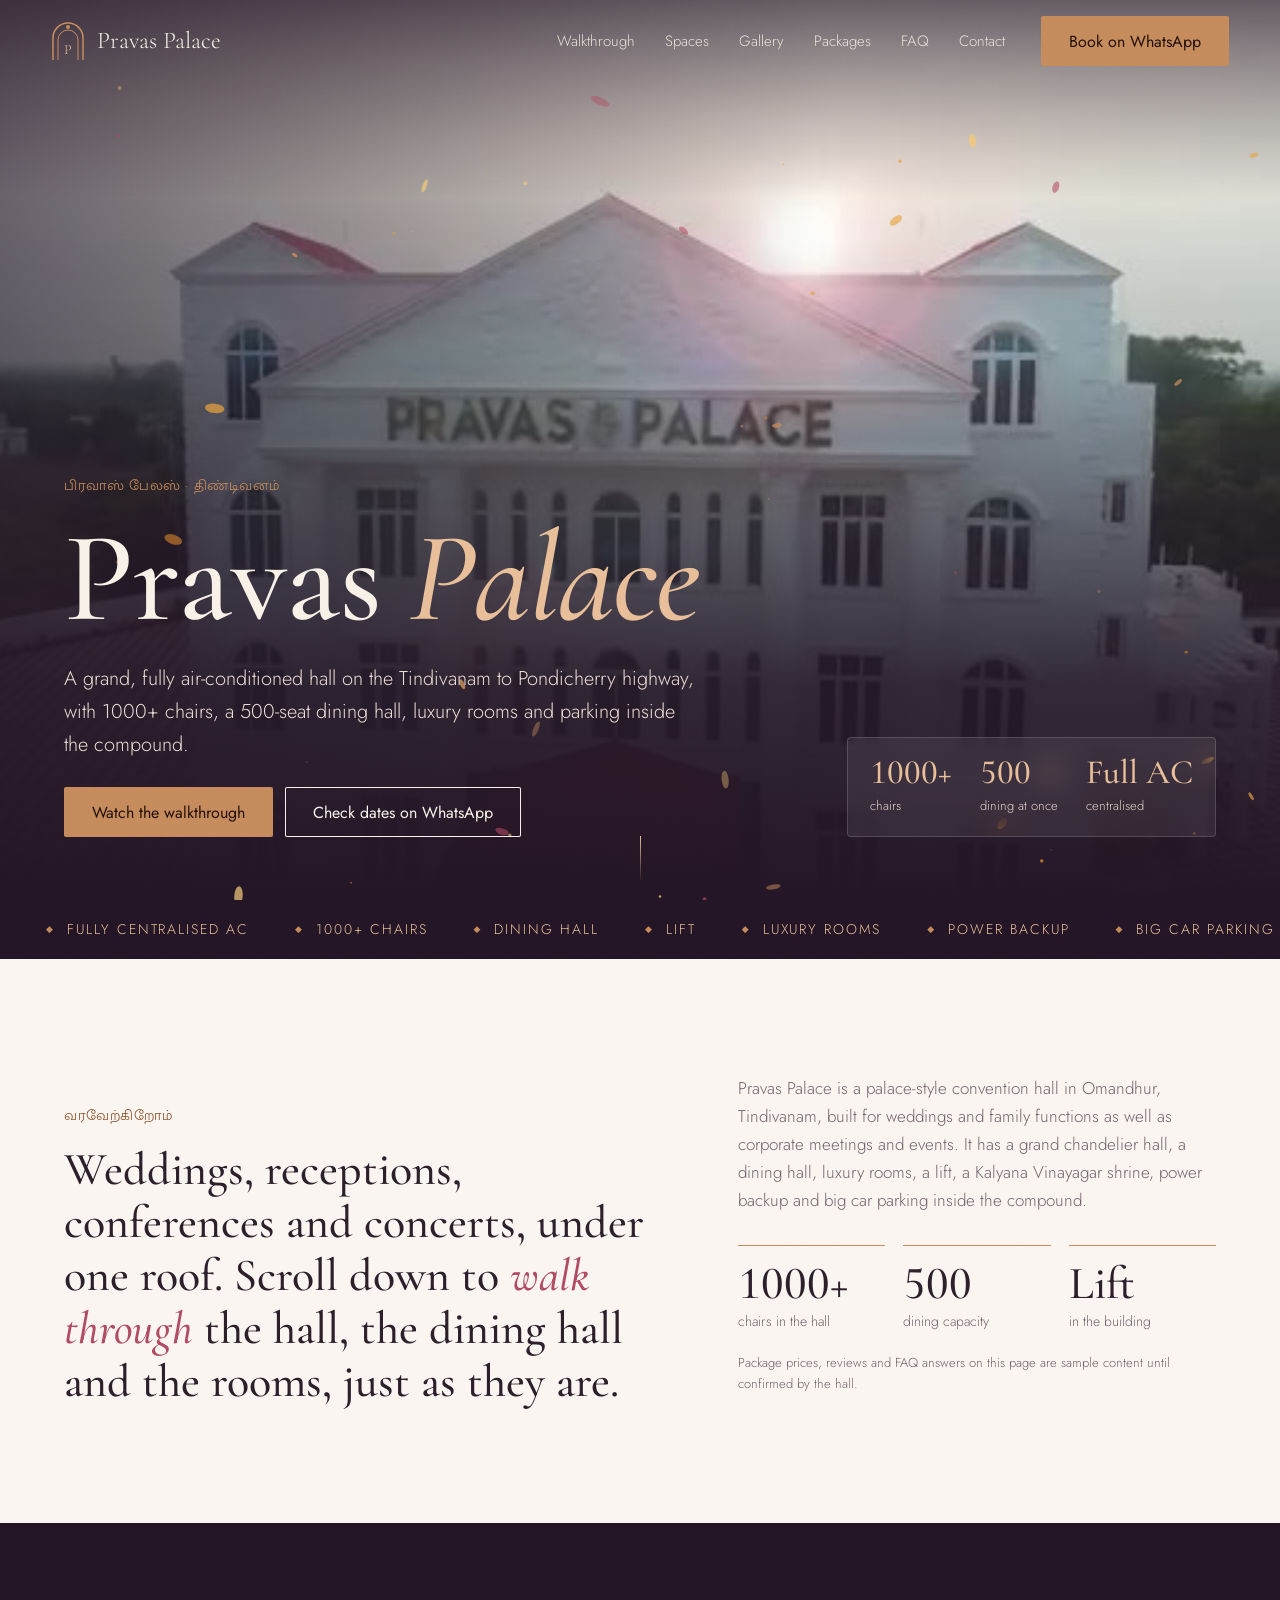
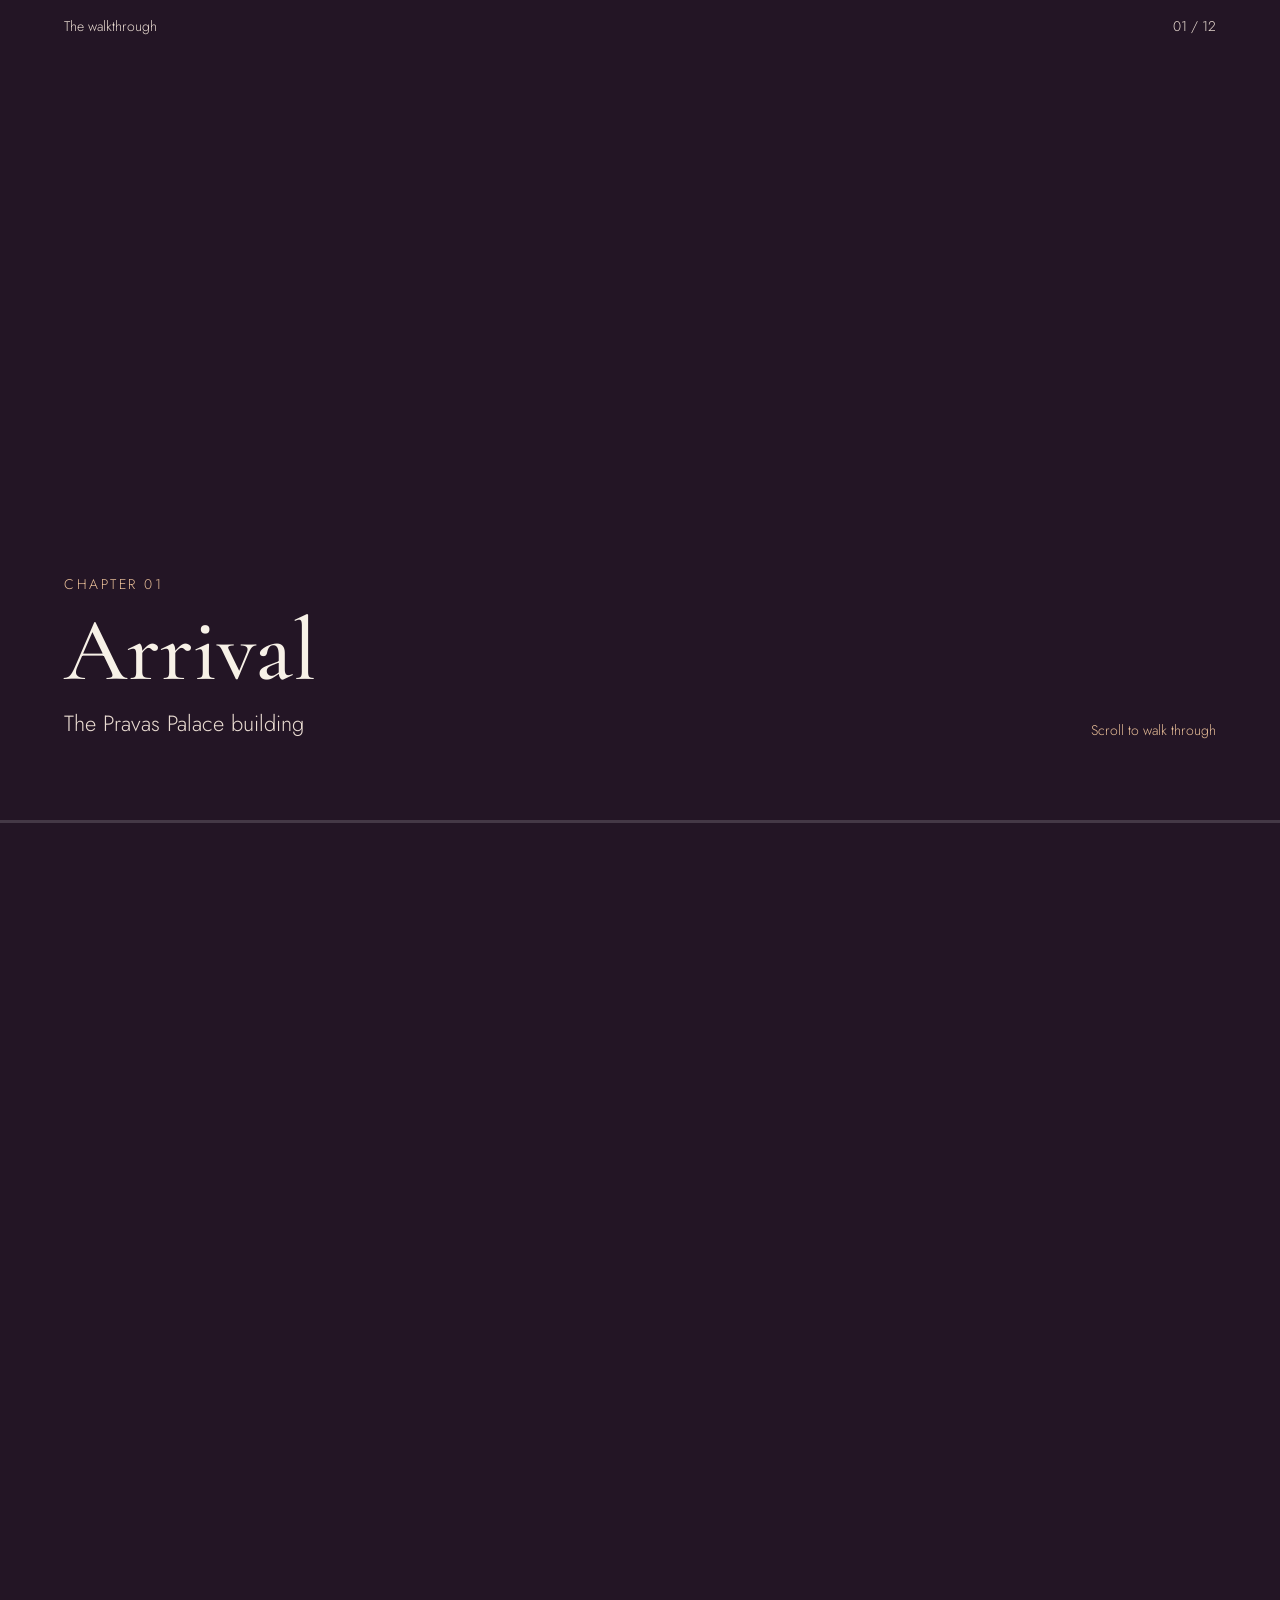
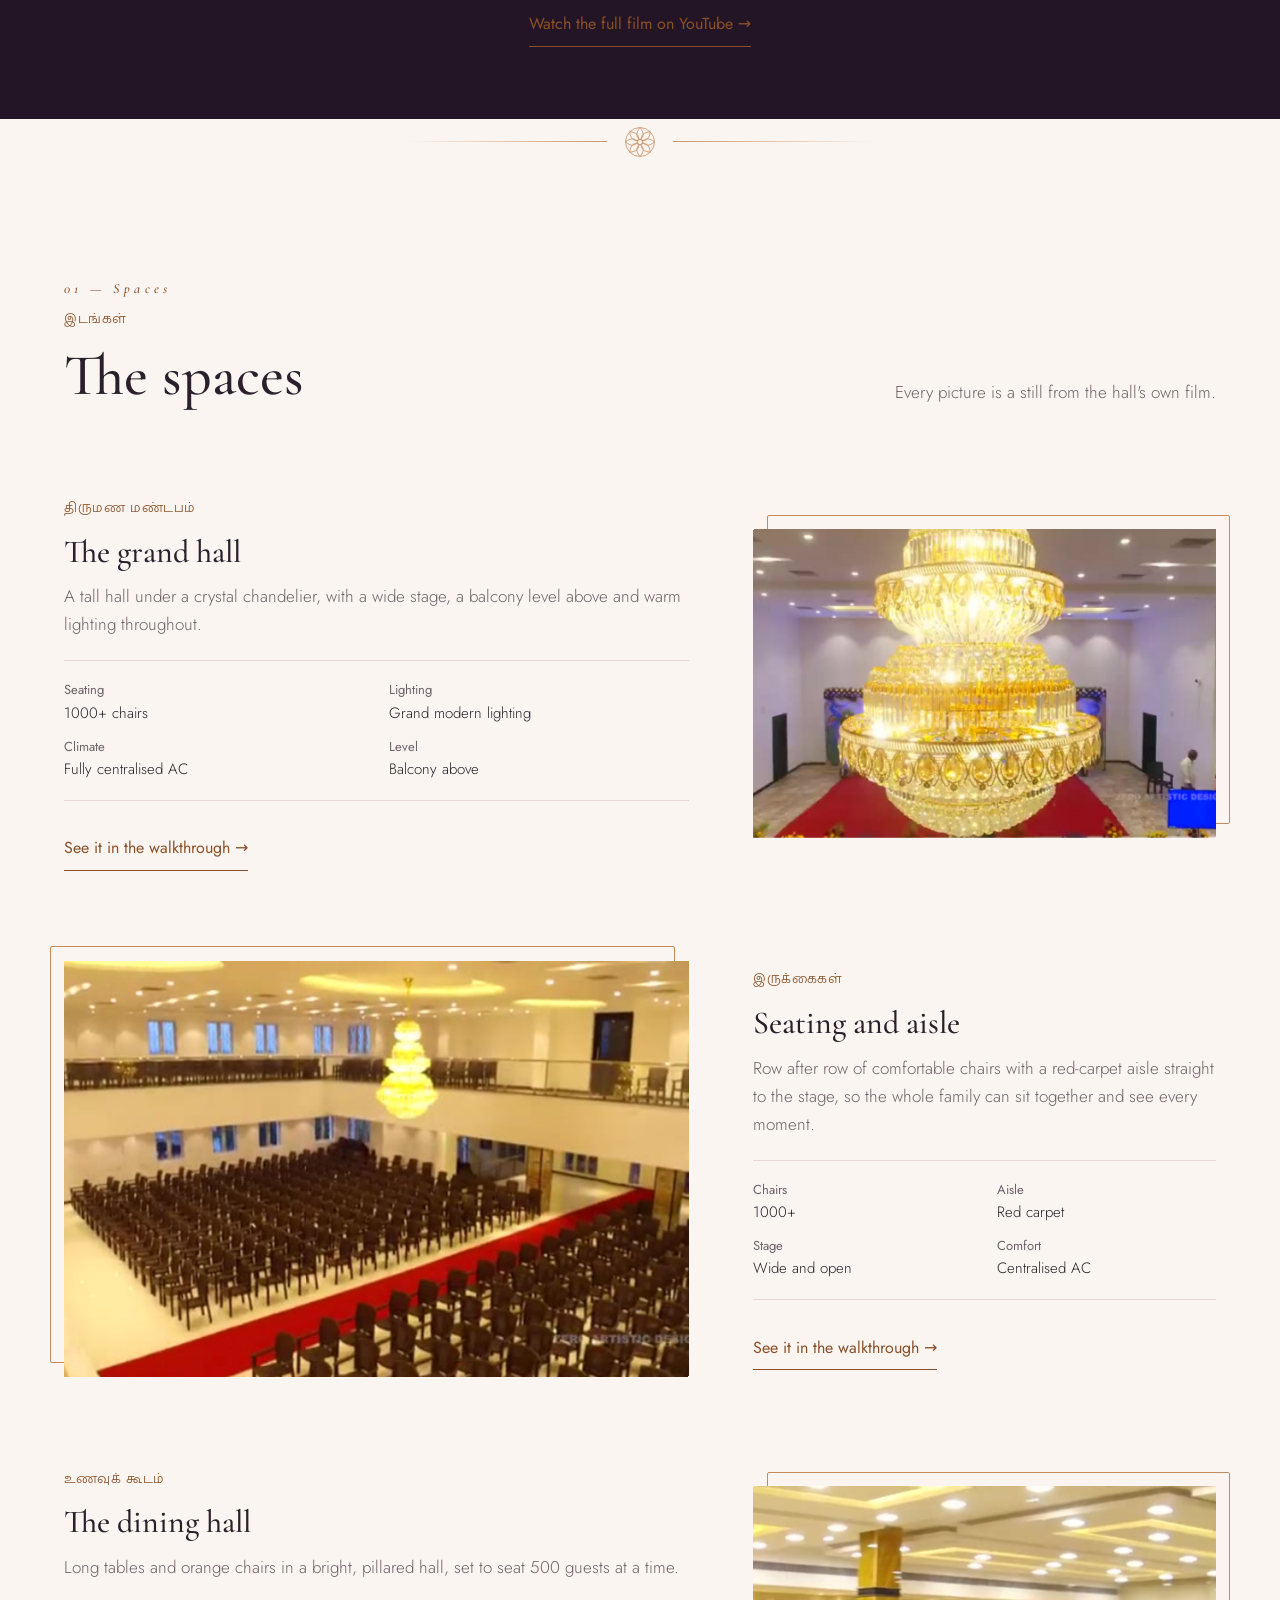
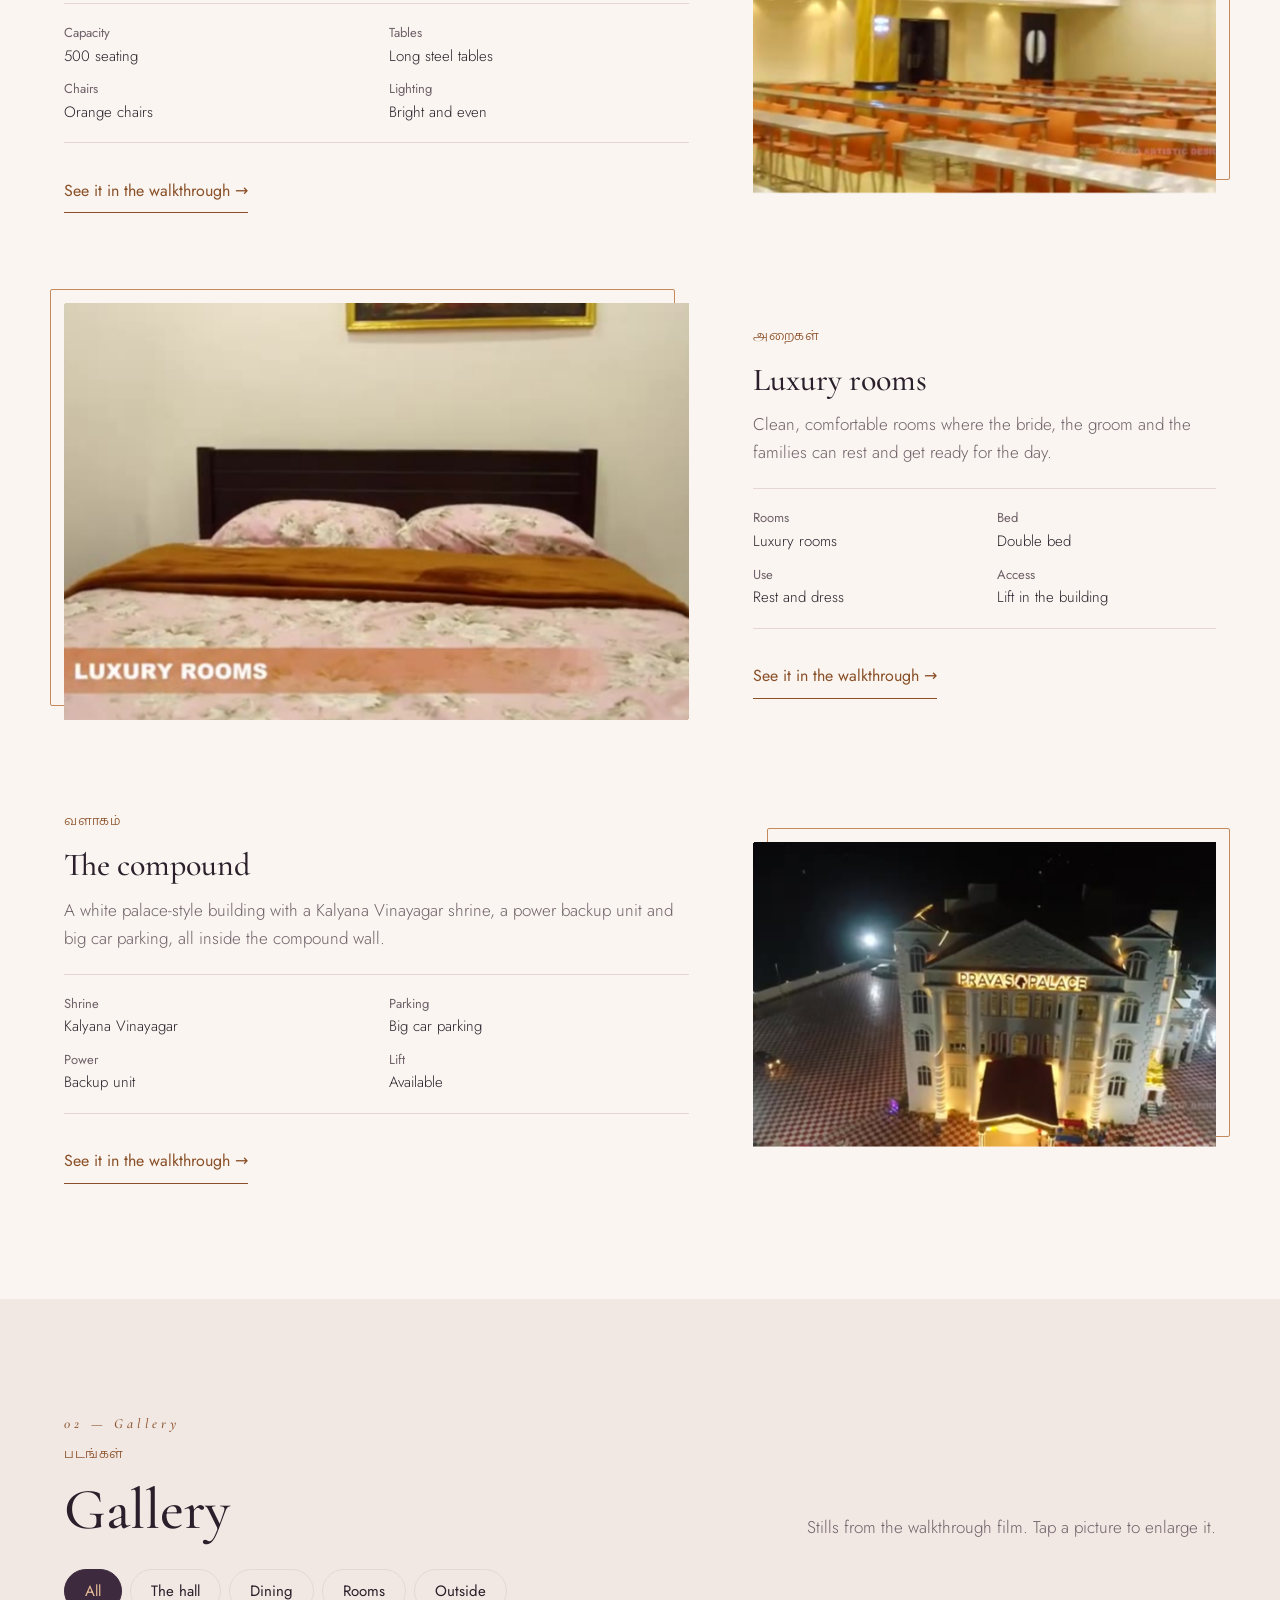
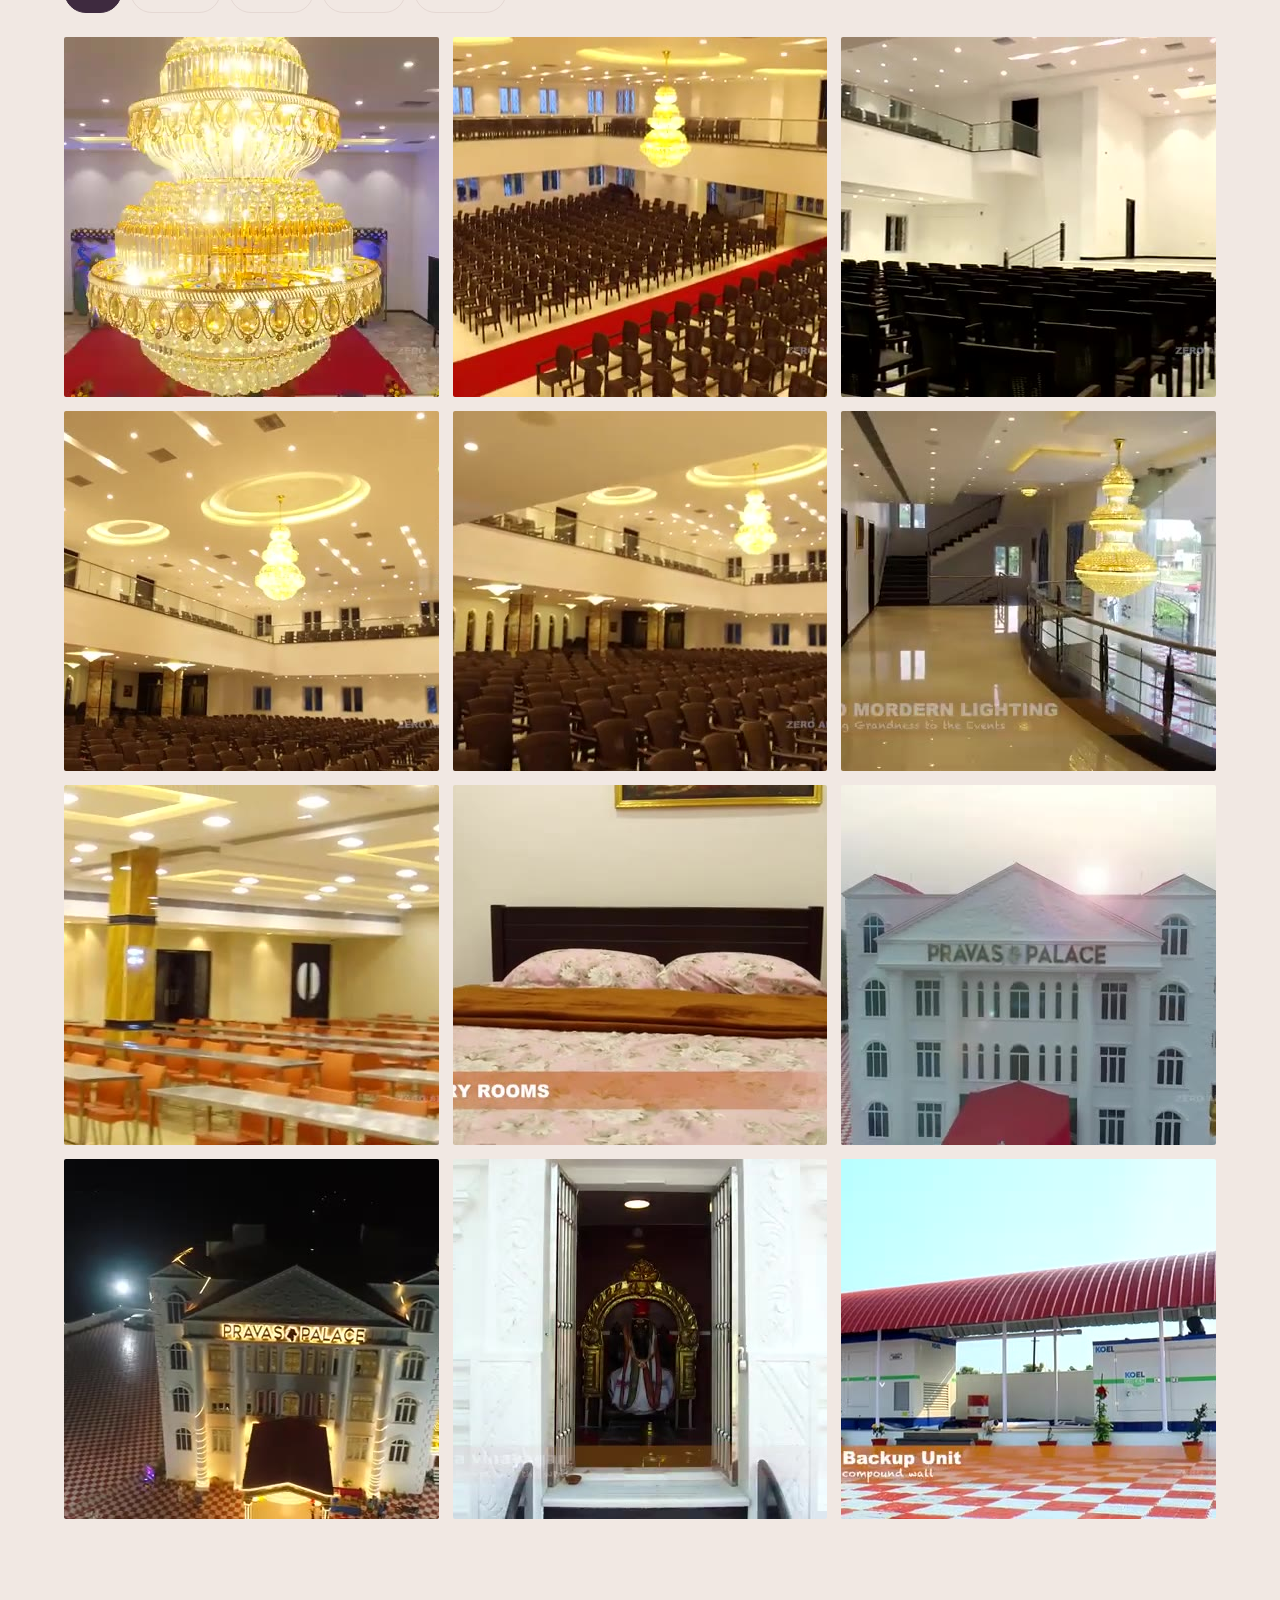
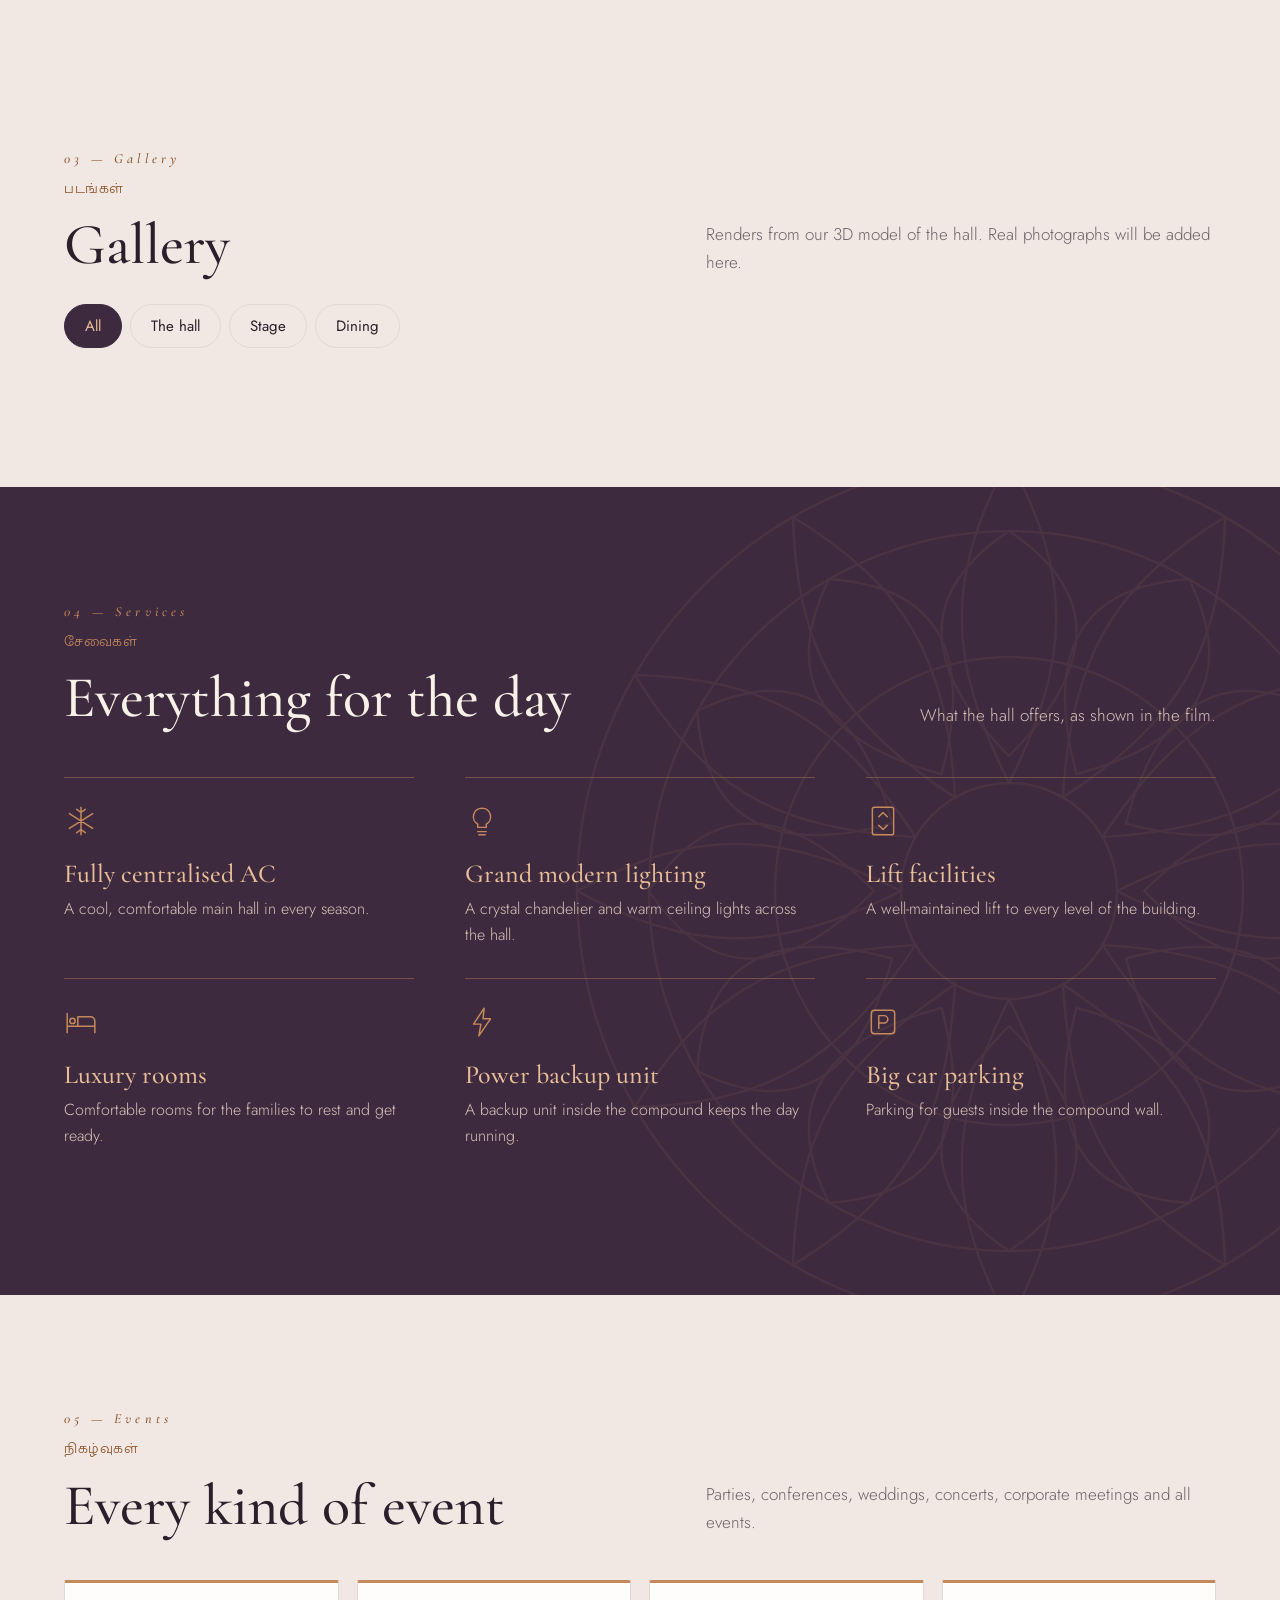
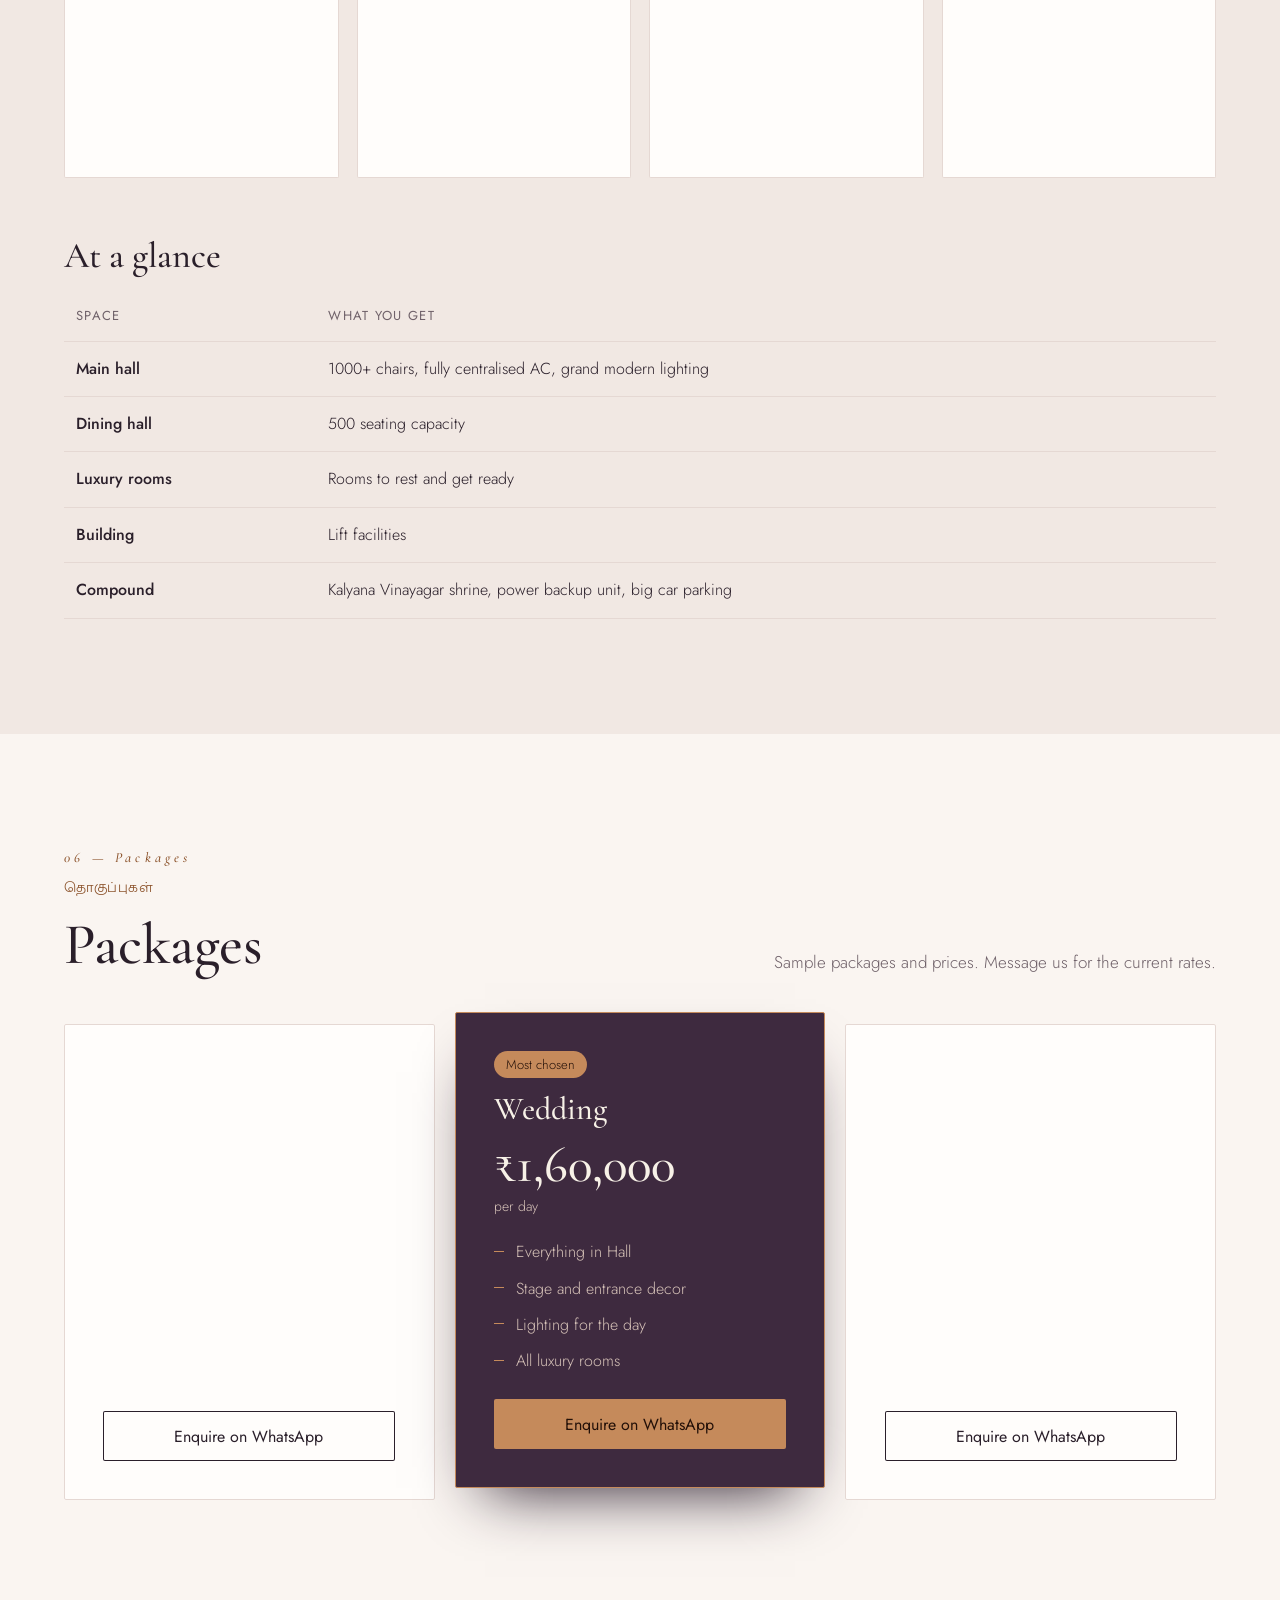
==== pravas-palace/index.html @ 1fd708d9 "Merge remote-tracking branch 'origin/main' into claude/blissful-hopper-gttf04" ====
<!DOCTYPE html>
<html lang="en">
<head>
<meta charset="utf-8">
<meta name="viewport" content="width=device-width, initial-scale=1">
<title>Pravas Palace, Tindivanam | Wedding Hall and Convention Centre (Demo)</title>
<meta name="description" content="Demo website for Pravas Palace, a wedding hall in Tindivanam: interactive 3D tour of the hall, mandapam and dining hall, packages and date enquiry.">
<meta name="robots" content="noindex">
<meta property="og:title" content="Pravas Palace, Tindivanam (Demo)">
<meta property="og:description" content="Walk through Pravas Palace in a scroll-driven film.">
<link rel="icon" href="data:image/svg+xml,%3Csvg xmlns='http://www.w3.org/2000/svg' viewBox='0 0 32 32'%3E%3Crect width='32' height='32' rx='6' fill='%232a0a12'/%3E%3Ctext x='16' y='23' text-anchor='middle' font-family='Georgia,serif' font-size='20' fill='%23c9a25b'%3EP%3C/text%3E%3C/svg%3E">
<link rel="preconnect" href="https://fonts.googleapis.com">
<link rel="preconnect" href="https://fonts.gstatic.com" crossorigin>
<link href="https://fonts.googleapis.com/css2?family=Cormorant+Garamond:ital,wght@0,500;0,600;1,500&family=Jost:wght@300;400;500&family=Mukta+Malar:wght@400;600&display=swap" rel="stylesheet">
<style>
/* VOICE: grand, calm and gracious — a luxury venue that lets you in before you visit
   IDEA: the page is the hall itself: you arrive through the doors and the website opens out from the 3D room
   PICTURE: full-screen live 3D hall (mandapam, flower curtain, chandeliers, 600+ dressed chairs, dining hall); renders of it become the photography
   COLOUR and TYPE: deep wine ground, ivory paper, champagne gold accent, rose for detail; Cormorant Garamond display, Jost text, Mukta Malar for Tamil
   LAYOUT: cinematic hero, editorial statement, alternating space spreads, dark services band, tiers, booking desk, closing wordmark */
:root{color-scheme:light dark;--ivory:#f7f1e7;--serif:"Cormorant Garamond","Mukta Malar",Georgia,serif;--sans:Jost,"Mukta Malar",system-ui,sans-serif}
:root[data-theme=light]{color-scheme:light}:root[data-theme=dark]{color-scheme:dark}
/* PALETTE: Plum and Copper */
/* plum */:root{--wine:#3E2A3F;--wine2:#523853;--abyss:#231525;--gold:#C58A5B;--gold2:#E8BE98;--gold-ink:#8A5028;--rose:#B04A63;--on-gold:#231008;--paper:light-dark(#FAF5F1,#181019);--paper2:light-dark(#F1E8E3,#20141f);--card:light-dark(#FFFDFB,#271a27);--ink:light-dark(#2A1F2A,#F3EAF0);--soft:light-dark(#6F6169,#C2B3BD);--line:light-dark(#E5D8D3,#40303f)}
*{box-sizing:border-box;min-width:0}
html{scroll-padding-top:80px}
body{margin:0;background:var(--paper);color:var(--ink);font:300 17px/1.65 var(--sans);overflow-x:clip;-webkit-font-smoothing:antialiased}
h1,h2,h3{font-family:var(--serif);font-weight:500;line-height:1.05;text-wrap:balance;margin:0}
h2{font-size:clamp(36px,5vw,58px)}h3{font-size:clamp(26px,2.6vw,32px)}
p{margin:0 0 1em}a{color:inherit}
.band{padding:clamp(64px,9vw,128px) max(5vw,18px)}
.wrap{max-width:1240px;margin:0 auto}
.ta{font-family:"Mukta Malar",sans-serif;font-size:15px;color:var(--gold-ink);display:block;margin-bottom:14px}
.muted{color:var(--soft)}
.dark .ta,.dark .link,.hero .ta{color:var(--gold)}
.dark{background:var(--wine);color:var(--ivory)}.dark .muted{color:#d6c2b8}
.btn{display:inline-flex;align-items:center;justify-content:center;gap:10px;min-height:50px;padding:12px 28px;border-radius:2px;border:0;font:400 16px var(--sans);cursor:pointer;text-decoration:none;transition:background .25s,color .25s,box-shadow .25s}
.btn.gold{background:var(--gold);color:var(--on-gold)}.btn.gold:hover{background:var(--gold2)}
.btn.line{background:transparent;color:inherit;box-shadow:inset 0 0 0 1px currentColor}.btn.line:hover{box-shadow:inset 0 0 0 1px var(--gold);color:var(--gold2)}
.link{display:inline-flex;gap:8px;align-items:center;color:var(--gold-ink);text-decoration:none;font-weight:400;border-bottom:1px solid currentColor;padding:4px 0;background:none;border-top:0;border-left:0;border-right:0;font-family:var(--sans);font-size:16px;cursor:pointer;min-height:44px}
:focus-visible{outline:2px solid var(--gold);outline-offset:3px}
/* nav */
nav{position:fixed;inset:0 0 auto;z-index:30;display:flex;align-items:center;gap:24px;padding:16px max(4vw,18px);color:var(--ivory);transition:background .4s,padding .4s}
nav.solid{background:color-mix(in srgb,var(--wine) 93%,transparent);backdrop-filter:blur(10px);padding-block:10px}
.logo{display:flex;align-items:center;gap:12px;text-decoration:none;margin-right:auto}
.logo span{font-family:var(--serif);font-size:24px;line-height:1}
.logo svg{width:34px;height:40px}
.navl{display:flex;gap:6px;overflow-x:auto}
.navl a{flex:none;text-decoration:none;padding:10px 12px;font-size:15px;opacity:.88}.navl a:hover{opacity:1;color:var(--gold2)}
@media(max-width:860px){.navl{display:none}nav .btn{padding-inline:18px}}
/* hero */
.hero{position:relative;height:100svh;min-height:600px;background:var(--abyss);color:var(--ivory);overflow:hidden}
.scrim{position:absolute;inset:0;pointer-events:none;background:linear-gradient(180deg,color-mix(in srgb,var(--abyss) 69%,transparent) 0,color-mix(in srgb,var(--abyss) 0%,transparent) 20%,color-mix(in srgb,var(--abyss) 0%,transparent) 38%,color-mix(in srgb,var(--abyss) 85%,transparent) 72%,color-mix(in srgb,var(--abyss) 97%,transparent) 100%),linear-gradient(90deg,color-mix(in srgb,var(--abyss) 60%,transparent) 0,color-mix(in srgb,var(--abyss) 0%,transparent) 60%);transition:opacity .6s}
.hcopy{position:absolute;left:max(5vw,18px);right:max(5vw,18px);bottom:clamp(36px,7vh,80px);display:flex;align-items:end;justify-content:space-between;gap:28px;flex-wrap:wrap;transition:opacity .5s,transform .5s}
.hcopy h1{font-size:clamp(60px,10vw,132px);letter-spacing:-.01em;margin:0 0 .12em}
.hcopy h1 em{color:var(--gold2)}
.hcopy p{font-size:clamp(17px,1.6vw,20px);max-width:32em;color:#eadcd2}
.hacts{display:flex;gap:12px;flex-wrap:wrap;margin-top:26px}
.glass{background:#ffffff12;backdrop-filter:blur(14px);border:1px solid #ffffff26;border-radius:4px;padding:18px 22px;display:flex;gap:28px}
.glass b{display:block;font:500 34px/1 var(--serif);color:var(--gold2)}.glass small{font-size:13px;color:#e2d2c8}
@media(max-width:700px){.glass{display:none}}
/* intro */
.intro{display:grid;grid-template-columns:minmax(0,1.25fr) minmax(0,1fr);gap:clamp(32px,6vw,96px);align-items:end}
.intro .big{font:500 clamp(30px,3.6vw,46px)/1.15 var(--serif);text-wrap:pretty;margin:0}
.intro .big em{color:var(--rose)}.logo svg{color:var(--gold)}
:root[data-theme=dark] .intro .big em{color:var(--gold2)}
.stats{display:grid;grid-template-columns:repeat(3,minmax(0,1fr));gap:18px;margin-top:30px}
.stats div{border-top:1px solid var(--gold);padding-top:14px}
.stats b{display:block;font:500 clamp(34px,4vw,46px)/1 var(--serif);color:var(--ink)}
.stats span{font-size:14px;color:var(--soft)}
@media(max-width:820px){.intro{grid-template-columns:minmax(0,1fr)}}
.note{font-size:13px;color:var(--soft);margin-top:18px}
/* spaces */
.spread{display:grid;grid-template-columns:minmax(0,1.35fr) minmax(0,1fr);gap:clamp(28px,5vw,80px);align-items:center;margin-top:clamp(48px,7vw,96px)}
.spread:nth-child(even) .shot{order:2}
.shot{position:relative;margin:0}
.shot img{display:block;width:100%;height:auto;aspect-ratio:3/2;object-fit:cover;border-radius:2px;background:var(--wine2)}
.shot::after{content:"";position:absolute;inset:-14px 14px 14px -14px;border:1px solid var(--gold);z-index:-1;border-radius:2px}
.spread:nth-child(even) .shot::after{inset:-14px -14px 14px 14px}
.spread p{color:var(--soft)}
.dl{display:grid;grid-template-columns:repeat(2,minmax(0,1fr));gap:10px 24px;margin:22px 0 26px;padding:18px 0;border-block:1px solid var(--line);font-size:15px}
.dl b{display:block;font-weight:400;color:var(--soft);font-size:13px}
@media(max-width:820px){.spread{grid-template-columns:minmax(0,1fr)}.spread:nth-child(even) .shot{order:0}}
/* services */
.svc{display:grid;grid-template-columns:repeat(3,minmax(0,1fr));gap:0 clamp(24px,4vw,56px);margin-top:48px}
.svc div{border-top:1px solid color-mix(in srgb,var(--gold) 40%,transparent);padding:26px 0 30px}
.svc h3{font-size:26px;margin-bottom:8px;color:var(--gold2)}
.svc p{color:#d6c2b8;margin:0;font-size:16px}
@media(max-width:900px){.svc{grid-template-columns:repeat(2,minmax(0,1fr))}}
@media(max-width:560px){.svc{grid-template-columns:minmax(0,1fr)}}
.head2{display:flex;justify-content:space-between;align-items:end;gap:24px;flex-wrap:wrap}
.head2 p{max-width:30em;margin:0}
/* packages */
.tiers{display:grid;grid-template-columns:repeat(3,minmax(0,1fr));gap:20px;margin-top:48px;align-items:stretch}
.tier{background:var(--card);border:1px solid var(--line);padding:clamp(26px,3vw,40px);display:flex;flex-direction:column;gap:14px;border-radius:2px}
.tier.pick{background:var(--wine);color:var(--ivory);border-color:var(--gold);transform:translateY(-12px);box-shadow:0 30px 60px -30px var(--abyss)}
.tier .price{font:500 clamp(40px,4vw,52px)/1 var(--serif);white-space:nowrap}
.tier .per{font-size:14px;color:var(--soft)}.tier.pick .per,.tier.pick li{color:#d6c2b8}
.tier ul{list-style:none;margin:6px 0 10px;padding:0;display:grid;gap:10px;font-size:16px;color:var(--soft)}
.tier li{padding-left:22px;position:relative}.tier li::before{content:"";position:absolute;left:0;top:.7em;width:10px;height:1px;background:var(--gold)}
.tier .btn{margin-top:auto}
.tag{align-self:start;font-size:13px;color:var(--on-gold);background:var(--gold);padding:3px 12px;border-radius:20px}
@media(max-width:900px){.tiers{grid-template-columns:minmax(0,1fr)}.tier.pick{transform:none}}
/* booking */
.steps{display:grid;grid-template-columns:repeat(3,minmax(0,1fr));gap:24px;margin:40px 0 48px}
.steps div{display:flex;gap:16px;align-items:start}
.steps i{flex:none;width:44px;height:44px;border-radius:50%;border:1px solid var(--gold);display:grid;place-items:center;font:italic 500 22px var(--serif);color:var(--gold)}
.steps b{font-weight:500;display:block}.steps span{font-size:15px;color:var(--soft)}
@media(max-width:760px){.steps{grid-template-columns:minmax(0,1fr)}}
.desk{display:grid;grid-template-columns:minmax(0,1fr) minmax(0,1.15fr);gap:20px}
@media(max-width:900px){.desk{grid-template-columns:minmax(0,1fr)}}
.panel{background:var(--card);border:1px solid var(--line);padding:clamp(20px,3vw,34px);border-radius:2px}
.mhead{display:flex;align-items:center;justify-content:space-between;margin-bottom:16px}
.mhead h3{font-size:28px}
.mhead button{width:44px;height:44px;border-radius:50%;border:1px solid var(--line);background:transparent;color:var(--ink);font-size:20px;cursor:pointer}
.mhead button:disabled{opacity:.3;cursor:default}
.days{display:grid;grid-template-columns:repeat(7,minmax(0,1fr));gap:4px;text-align:center}
.days span{font-size:12px;color:var(--soft);padding-bottom:6px}
.days button{aspect-ratio:1;min-height:40px;border:0;border-radius:50%;background:transparent;color:var(--ink);font:400 16px var(--sans);cursor:pointer}
.days button:hover:not(:disabled){background:var(--paper2)}
.days button.booked{color:var(--soft);text-decoration:line-through;opacity:.55;cursor:not-allowed}
.days button.sel{background:var(--wine);color:var(--gold2)}
.days button:disabled:not(.booked){opacity:.25;cursor:default}
.key{display:flex;gap:18px;flex-wrap:wrap;font-size:13px;color:var(--soft);margin-top:14px}
.key i{display:inline-block;width:10px;height:10px;border-radius:50%;margin-right:6px}
form{display:grid;gap:16px}
.row2{display:grid;grid-template-columns:repeat(auto-fit,minmax(180px,1fr));gap:16px}
label{display:grid;gap:6px;font-size:14px;color:var(--soft)}
input,select,textarea{font:400 16px var(--sans);padding:12px 0;min-height:48px;border:0;border-bottom:1px solid var(--line);background:transparent;color:var(--ink);border-radius:0}
input:focus,select:focus,textarea:focus{outline:0;border-bottom-color:var(--gold)}
select option{color:#222}
.out{display:none;gap:12px;background:var(--paper2);padding:18px;border-left:2px solid var(--gold)}
.out.show{display:grid}.out p{white-space:pre-wrap;font-size:15px;margin:0}
.oacts{display:flex;gap:12px;flex-wrap:wrap}
/* visit + footer */
.visit{display:grid;grid-template-columns:minmax(0,1fr) minmax(0,1fr);gap:clamp(32px,6vw,96px);align-items:end}
@media(max-width:820px){.visit{grid-template-columns:minmax(0,1fr)}}
.visit h2{font-size:clamp(48px,7vw,92px)}
.contact{display:grid;gap:0}
.contact div{display:flex;justify-content:space-between;gap:18px;padding:16px 0;border-bottom:1px solid color-mix(in srgb,var(--gold) 33%,transparent);flex-wrap:wrap}
.contact span{color:#d6c2b8}
footer{background:var(--abyss);color:#bfa9a0;padding:clamp(40px,6vw,72px) max(5vw,18px) 28px}
footer .word{font:500 clamp(54px,13vw,190px)/.9 var(--serif);color:var(--gold);opacity:.9;margin-bottom:28px;letter-spacing:-.01em}
footer .row{display:flex;justify-content:space-between;flex-wrap:wrap;gap:12px;font-size:14px;border-top:1px solid #ffffff1a;padding-top:20px}
.reveal{opacity:0;transform:translateY(28px);transition:opacity .9s ease,transform .9s ease}
.reveal.in{opacity:1;transform:none}
@media(prefers-reduced-motion:reduce){.reveal{opacity:1;transform:none;transition:none}}

/* ticker */
.tick{background:var(--abyss);color:var(--gold2);display:flex;gap:10px 34px;justify-content:center;flex-wrap:wrap;padding:16px max(5vw,18px);font-size:14px;letter-spacing:.14em;text-transform:uppercase}
.tick span::before{content:"\25C6";margin-right:12px;color:var(--gold);font-size:9px;vertical-align:2px}
/* gallery */
.tabs{display:flex;gap:8px;flex-wrap:wrap;margin:28px 0 24px}
.tabs button{min-height:44px;padding:8px 20px;border-radius:40px;border:1px solid var(--line);background:transparent;color:var(--ink);font:400 15px var(--sans);cursor:pointer}
.tabs button[aria-pressed=true]{background:var(--wine);color:var(--gold2);border-color:var(--wine)}
.gal{display:grid;grid-template-columns:repeat(3,minmax(0,1fr));gap:14px}
.gi[hidden]{display:none}
.gi button{position:relative;display:block;width:100%;padding:0;border:0;background:var(--wine2);cursor:zoom-in;overflow:hidden;border-radius:2px}
.gi img{display:block;width:100%;aspect-ratio:3/2;object-fit:cover;transition:transform .6s}
.gi button:hover img{transform:scale(1.05)}
.gi figcaption{position:absolute;inset:auto 0 0;padding:34px 16px 14px;text-align:left;color:var(--ivory);font:500 22px var(--serif);background:linear-gradient(transparent,color-mix(in srgb,var(--abyss) 85%,transparent))}
.gi{margin:0}
@media(max-width:900px){.gal{grid-template-columns:repeat(2,minmax(0,1fr))}}
@media(max-width:560px){.gal{grid-template-columns:minmax(0,1fr)}}
dialog#lb{border:0;padding:0;background:transparent;max-width:min(1100px,94vw);width:100%}
dialog#lb::backdrop{background:color-mix(in srgb,var(--abyss) 92%,transparent)}
dialog#lb img{width:100%;height:auto;display:block;border-radius:2px}
dialog#lb button{position:absolute;top:10px;right:10px;width:46px;height:46px;border-radius:50%;border:0;background:var(--gold);color:var(--on-gold);font-size:22px;cursor:pointer}
/* icons in services */
.svc svg{width:34px;height:34px;stroke:var(--gold);fill:none;stroke-width:1.4;stroke-linecap:round;stroke-linejoin:round;margin-bottom:14px}
/* events + capacity */
.events{display:grid;grid-template-columns:repeat(4,minmax(0,1fr));gap:18px;margin-top:44px}
.ev{background:var(--card);border:1px solid var(--line);border-top:3px solid var(--gold);padding:26px 24px;border-radius:2px}
.ev h3{font-size:26px;margin-bottom:8px}.ev p{margin:0;color:var(--soft);font-size:16px}
@media(max-width:980px){.events{grid-template-columns:repeat(2,minmax(0,1fr))}}
@media(max-width:560px){.events{grid-template-columns:minmax(0,1fr)}}
.cap{width:100%;border-collapse:collapse;margin-top:56px;font-size:16px}
.cap caption{text-align:left;font:500 clamp(28px,3vw,36px) var(--serif);padding-bottom:14px}
.cap th,.cap td{text-align:left;padding:14px 12px;border-bottom:1px solid var(--line)}
.cap th{font-weight:400;font-size:13px;letter-spacing:.1em;text-transform:uppercase;color:var(--soft)}
.cap td:first-child{font-weight:500}
/* testimonials */
.quotes{display:grid;grid-template-columns:repeat(3,minmax(0,1fr));gap:20px;margin-top:44px}
.quotes blockquote{margin:0;background:var(--card);border:1px solid var(--line);padding:30px 28px;border-radius:2px;position:relative}
.quotes blockquote::before{content:"\201C";position:absolute;top:2px;left:20px;font:500 80px/1 var(--serif);color:var(--gold)}
.quotes p{margin:26px 0 18px;font:italic 500 22px/1.35 var(--serif)}
.quotes cite{font-style:normal;font-size:14px;color:var(--soft)}
@media(max-width:900px){.quotes{grid-template-columns:minmax(0,1fr)}}
/* faq */
.faq{max-width:860px;margin:44px auto 0}
.faq details{border-bottom:1px solid var(--line)}
.faq summary{list-style:none;cursor:pointer;padding:22px 40px 22px 0;font:500 clamp(22px,2.4vw,27px)/1.2 var(--serif);position:relative;min-height:44px}
.faq summary::-webkit-details-marker{display:none}
.faq summary::after{content:"+";position:absolute;right:6px;top:50%;transform:translateY(-50%);font:300 30px var(--sans);color:var(--gold-ink);transition:transform .25s}
.faq details[open] summary::after{transform:translateY(-50%) rotate(45deg)}
.faq details p{color:var(--soft);margin:0 0 22px;max-width:40em}
/* floating whatsapp */
.fab{position:fixed;right:max(18px,2vw);bottom:18px;z-index:40;display:inline-flex;align-items:center;gap:10px;min-height:54px;padding:0 22px 0 18px;border-radius:40px;background:#25D366;color:#073b1b;font:500 16px var(--sans);text-decoration:none;box-shadow:0 10px 30px -8px #000a}
.fab svg{width:26px;height:26px;fill:currentColor}
.fab{transition:opacity .3s,transform .3s}.fab.off{opacity:0;pointer-events:none;transform:translateY(12px)}
.fab:hover{background:#3be07b}
@media(max-width:560px){.fab{padding:0 16px}.fab b{display:none}}

/* hero video */
.hero video{position:absolute;inset:0;width:100%;height:100%;object-fit:cover}
.hero .scrim{background:linear-gradient(180deg,color-mix(in srgb,var(--abyss) 70%,transparent) 0,transparent 22%,transparent 40%,color-mix(in srgb,var(--abyss) 85%,transparent) 76%,var(--abyss) 100%),linear-gradient(90deg,color-mix(in srgb,var(--abyss) 60%,transparent) 0,transparent 65%)}
/* scroll film */
.film{position:relative;height:720vh;background:var(--abyss);color:var(--ivory)}
.film .pin{position:sticky;top:0;height:100svh;overflow:hidden}
.film video{position:absolute;inset:0;width:100%;height:100%;object-fit:cover;background:var(--abyss)}
.film .shade{position:absolute;inset:0;pointer-events:none;background:linear-gradient(180deg,color-mix(in srgb,var(--abyss) 70%,transparent),transparent 25%,transparent 40%,color-mix(in srgb,var(--abyss) 92%,transparent))}
.film .cap{position:absolute;left:max(5vw,18px);right:max(5vw,18px);bottom:clamp(44px,9vh,96px);transition:opacity .35s,transform .35s}
.film .cap.swap{opacity:0;transform:translateY(10px)}
.film .cap small{display:block;font-size:14px;letter-spacing:.18em;text-transform:uppercase;color:var(--gold2);margin-bottom:10px}
.film .cap h3{font-size:clamp(40px,7vw,92px);line-height:1}
.film .cap p{margin:10px 0 0;font-size:clamp(17px,1.8vw,22px);color:#eadcd2}
.film .top{position:absolute;top:92px;left:max(5vw,18px);right:max(5vw,18px);display:flex;justify-content:space-between;align-items:center;gap:16px;font-size:14px;color:#eadcd2}
.film .bar{position:absolute;left:0;bottom:0;height:3px;width:100%;background:#ffffff26}
.film .bar i{display:block;height:100%;width:0;background:var(--gold)}
.film .hintx{position:absolute;right:max(5vw,18px);bottom:clamp(44px,9vh,96px);font-size:14px;color:var(--gold2);transition:opacity .4s}
.film.static{height:auto;padding:clamp(64px,9vw,128px) max(5vw,18px)}
.film.static .pin{position:relative;height:auto;aspect-ratio:16/9;max-width:1100px;margin:0 auto}
.film.static .shade,.film.static .cap,.film.static .top,.film.static .bar,.film.static .hintx{display:none}
.after{background:var(--abyss);padding:0 max(5vw,18px) clamp(40px,6vw,72px);text-align:center}
</style>
<link rel="stylesheet" href="css/premium.css">
</head>
<body>

<nav id="nav">
  <a class="logo" href="#top" aria-label="Pravas Palace home">
    <svg viewBox="0 0 34 40" aria-hidden="true"><path d="M2 39V17A15 15 0 0 1 32 17V39" fill="none" stroke="currentColor" stroke-width="1.5"/><path d="M7 39V19A10 10 0 0 1 27 19V39" fill="none" stroke="currentColor" stroke-width="1"/><circle cx="17" cy="6" r="2" fill="currentColor"/><text x="17" y="33" text-anchor="middle" font-family="Cormorant Garamond,serif" font-size="14" style="fill:var(--gold2)">P</text></svg>
    <span>Pravas Palace</span>
  </a>
  <div class="navl"><a href="#film">Walkthrough</a><a href="#spaces">Spaces</a><a href="#gallery">Gallery</a><a href="#packages">Packages</a><a href="#faq">FAQ</a><a href="#book">Contact</a></div>
  <a class="btn gold wa" href="#" target="_blank" rel="noopener">Book on WhatsApp</a>
</nav>

<header class="hero" id="top">
  <video autoplay muted loop playsinline preload="auto" poster="media/img/exterior-day.jpg" aria-label="Pravas Palace building and hall"><source src="media/hero.mp4" type="video/mp4"></video>
  <div class="scrim"></div>
  <div class="hcopy">
    <div>
      <span class="ta">பிரவாஸ் பேலஸ் · திண்டிவனம்</span>
      <h1>Pravas <em>Palace</em></h1>
      <p>A grand, fully air-conditioned hall on the Tindivanam to Pondicherry highway, with 1000+ chairs, a 500-seat dining hall, luxury rooms and parking inside the compound.</p>
      <div class="hacts"><a class="btn gold" href="#film">Watch the walkthrough</a><a class="btn line wa" href="#" target="_blank" rel="noopener">Check dates on WhatsApp</a></div>
    </div>
    <div class="glass"><div><b>1000+</b><small>chairs</small></div><div><b>500</b><small>dining at once</small></div><div><b>Full AC</b><small>centralised</small></div></div>
  </div>
</header>

<div class="tick"><span>Fully centralised AC</span><span>1000+ chairs</span><span>Dining hall</span><span>Lift</span><span>Luxury rooms</span><span>Power backup</span><span>Big car parking</span></div>

<section class="band">
  <div class="wrap intro reveal">
    <div>
      <span class="ta">வரவேற்கிறோம்</span>
      <p class="big">Weddings, receptions, conferences and concerts, under one roof. Scroll down to <em>walk through</em> the hall, the dining hall and the rooms, just as they are.</p>
    </div>
    <div>
      <p class="muted">Pravas Palace is a palace-style convention hall in Omandhur, Tindivanam, built for weddings and family functions as well as corporate meetings and events. It has a grand chandelier hall, a dining hall, luxury rooms, a lift, a Kalyana Vinayagar shrine, power backup and big car parking inside the compound.</p>
      <div class="stats"><div><b>1000+</b><span>chairs in the hall</span></div><div><b>500</b><span>dining capacity</span></div><div><b>Lift</b><span>in the building</span></div></div>
      <p class="note">Package prices, reviews and FAQ answers on this page are sample content until confirmed by the hall.</p>
    </div>
  </div>
</section>

<section class="film" id="film" aria-label="Scroll walkthrough of Pravas Palace">
  <div class="pin">
    <video id="fv" muted playsinline preload="auto" tabindex="-1"><source src="media/film.mp4" type="video/mp4"></video>
    <div class="shade"></div>
    <div class="top"><span>The walkthrough</span><span id="fcount">01 / 12</span></div>
    <div class="cap" id="fcap"><small id="fkick">Arrival</small><h3 id="ftitle"></h3><p id="fsub"></p></div>
    <span class="hintx" id="fhint">Scroll to walk through</span>
    <div class="bar"><i id="fbar"></i></div>
  </div>
</section>
<div class="after"><a class="link" href="https://www.youtube.com/watch?v=LTaBoJVCuFU" target="_blank" rel="noopener">Watch the full film on YouTube →</a></div>

<section class="band" id="spaces">
  <div class="wrap" id="spreads">
    <div class="head2 reveal"><div><span class="ta">இடங்கள்</span><h2>The spaces</h2></div><p class="muted">Every picture is a still from the hall's own film.</p></div>
  </div>
</section>

<section class="band" id="gallery" style="background:var(--paper2)">
  <div class="wrap">
    <div class="head2 reveal"><div><span class="ta">படங்கள்</span><h2>Gallery</h2></div><p class="muted">Stills from the walkthrough film. Tap a picture to enlarge it.</p></div>
    <div class="tabs reveal" id="tabs"><button type="button" data-cat="all" aria-pressed="true">All</button><button type="button" data-cat="hall" aria-pressed="false">The hall</button><button type="button" data-cat="dining" aria-pressed="false">Dining</button><button type="button" data-cat="rooms" aria-pressed="false">Rooms</button><button type="button" data-cat="outside" aria-pressed="false">Outside</button></div>
    <div class="gal reveal" id="gal"></div>
  </div>
</section>
<dialog id="lb"><img alt=""><button type="button" aria-label="Close picture">&times;</button></dialog>

<section class="band" id="gallery" style="background:var(--paper2)">
  <div class="wrap">
    <div class="head2 reveal"><div><span class="ta">படங்கள்</span><h2>Gallery</h2></div><p class="muted">Renders from our 3D model of the hall. Real photographs will be added here.</p></div>
    <div class="tabs reveal" id="tabs"><button type="button" data-cat="all" aria-pressed="true">All</button><button type="button" data-cat="hall" aria-pressed="false">The hall</button><button type="button" data-cat="stage" aria-pressed="false">Stage</button><button type="button" data-cat="dining" aria-pressed="false">Dining</button></div>
    <div class="gal reveal" id="gal"></div>
  </div>
</section>
<dialog id="lb"><img alt=""><button type="button" aria-label="Close picture">&times;</button></dialog>

<section class="band dark" id="services">
  <div class="wrap">
    <div class="head2 reveal"><div><span class="ta">சேவைகள்</span><h2>Everything for the day</h2></div><p class="muted">What the hall offers, as shown in the film.</p></div>
    <div class="svc reveal" id="svc"></div>
  </div>
</section>

<section class="band" id="events" style="background:var(--paper2)">
  <div class="wrap">
    <div class="head2 reveal"><div><span class="ta">நிகழ்வுகள்</span><h2>Every kind of event</h2></div><p class="muted">Parties, conferences, weddings, concerts, corporate meetings and all events.</p></div>
    <div class="events reveal">
      <div class="ev"><h3>Weddings</h3><p>A grand hall under a crystal chandelier, with seating for 1000+ and rooms for both families.</p></div>
      <div class="ev"><h3>Receptions and parties</h3><p>A wide stage, warm lighting and a red-carpet aisle for an evening to remember.</p></div>
      <div class="ev"><h3>Conferences and meetings</h3><p>A fully air-conditioned hall with a lift, parking and power backup for corporate days.</p></div>
      <div class="ev"><h3>Concerts and more</h3><p>Open floor, a large stage and a balcony level for audiences and performances.</p></div>
    </div>
    <table class="cap reveal"><caption>At a glance</caption>
      <thead><tr><th>Space</th><th>What you get</th></tr></thead>
      <tbody>
        <tr><td>Main hall</td><td>1000+ chairs, fully centralised AC, grand modern lighting</td></tr>
        <tr><td>Dining hall</td><td>500 seating capacity</td></tr>
        <tr><td>Luxury rooms</td><td>Rooms to rest and get ready</td></tr>
        <tr><td>Building</td><td>Lift facilities</td></tr>
        <tr><td>Compound</td><td>Kalyana Vinayagar shrine, power backup unit, big car parking</td></tr>
      </tbody>
    </table>
  </div>
</section>

<section class="band" id="packages">
  <div class="wrap">
    <div class="head2 reveal"><div><span class="ta">தொகுப்புகள்</span><h2>Packages</h2></div><p class="muted">Sample packages and prices. Message us for the current rates.</p></div>
    <div class="tiers reveal" id="tiers"></div>
  </div>
</section>

<section class="band" id="reviews" style="background:var(--paper2)">
  <div class="wrap">
    <div class="head2 reveal"><div><span class="ta">வாழ்த்துகள்</span><h2>Words from families</h2></div><p class="muted">Sample reviews for the demo. They will be replaced with real ones from families who have booked.</p></div>
    <div class="quotes reveal">
      <blockquote><p>The hall looked beautiful and our guests were comfortable all day. The team handled everything calmly.</p><cite>Sample review · Wedding</cite></blockquote>
      <blockquote><p>The dining hall made serving hundreds of guests so easy. Meals were on time and nobody had to wait.</p><cite>Sample review · Reception</cite></blockquote>
      <blockquote><p>We saw the hall on the website first and it was exactly the same when we visited. We booked that day.</p><cite>Sample review · Engagement</cite></blockquote>
    </div>
  </div>
</section>

<section class="band" id="faq">
  <div class="wrap">
    <div class="reveal" style="text-align:center"><span class="ta">கேள்விகள்</span><h2>Questions families ask</h2><p class="muted" style="margin-top:10px">The hall team will confirm every detail when you message.</p></div>
    <div class="faq reveal">
      <details><summary>How early should we book?</summary><p>For wedding dates, as early as you can, especially around auspicious days. Message us on WhatsApp and we will tell you if your date is free.</p></details>
      <details><summary>Is the hall air-conditioned?</summary><p>Yes. The main hall is fully centralised AC, and the hall has a power backup unit.</p></details>
      <details><summary>How many guests can sit?</summary><p>The main hall has 1000+ chairs, and the dining hall seats 500.</p></details>
      <details><summary>Is there a lift and parking?</summary><p>Yes. The building has a lift, and there is big car parking inside the compound wall.</p></details>
      <details><summary>Are there rooms for the families?</summary><p>Yes, the hall has luxury rooms where the families can rest and get ready.</p></details>
      <details><summary>Can we visit before booking?</summary><p>Of course. Watch the walkthrough here first, then come and see the hall with your family.</p></details>
    </div>
  </div>
</section>

<section class="band" id="book" style="background:var(--paper2)">
  <div class="wrap">
    <div class="reveal"><span class="ta">முன்பதிவு</span><h2>Plan your date</h2></div>
    <div class="steps reveal">
      <div><i>i</i><p><b>Watch the walkthrough</b><span>See the hall, dining hall and rooms from home.</span></p></div>
      <div><i>ii</i><p><b>Message us on WhatsApp</b><span>Tell us your date and the number of guests.</span></p></div>
      <div><i>iii</i><p><b>Visit and confirm</b><span>See the hall in person and hold your date.</span></p></div>
    </div>
    <div class="panel reveal" style="text-align:center;padding-block:clamp(36px,6vw,64px)">
      <h3>Check your date on WhatsApp</h3>
      <p class="muted" style="max-width:32em;margin:14px auto 26px">Send us a message and the hall team will tell you if your date is free, share the rates and arrange a visit.</p>
      <a class="btn gold wa" href="#" target="_blank" rel="noopener">Chat on WhatsApp</a>
    </div>
  </div>
</section>

<section class="band dark" id="visit">
  <div class="wrap visit reveal">
    <div>
      <span class="ta">எங்களை காண</span>
      <h2>Come and see it</h2>
      <p class="muted" style="margin-top:18px;max-width:28em">The film shows you the rooms. A visit shows you the light, the space and the welcome. We'd be glad to walk you through.</p>
      <div class="hacts"><a class="btn gold" href="https://www.google.com/maps/search/Pravas+Palace+Omandhur+Tindivanam" target="_blank" rel="noopener">Open in Google Maps</a><a class="btn line wa" href="#" target="_blank" rel="noopener">Message on WhatsApp</a></div>
    </div>
    <div class="contact">
      <div><span>Address</span>Omandhur, Tindivanam to Pondicherry highway</div>
      <div><span>For booking</span><a href="tel:+919789832470">97898 32470</a></div>
      <div><span>WhatsApp</span><a class="wa" href="#" target="_blank" rel="noopener">Chat with us</a></div>
      <div><span>Visiting hours</span>To be confirmed</div>
    </div>
  </div>
</section>

<footer>
  <div class="word">Pravas Palace</div>
  <div class="row"><span>Weddings · Receptions · Conferences · Concerts · Tindivanam</span><span>Walkthrough footage by Zero Artistic Designs. Demo site: prices, reviews and some details are sample content.</span></div>
</footer>

<a class="fab wa" href="#" target="_blank" rel="noopener" aria-label="Chat on WhatsApp"><svg viewBox="0 0 24 24" aria-hidden="true"><path d="M12 2a10 10 0 0 0-8.7 14.9L2 22l5.3-1.3A10 10 0 1 0 12 2z"/><path style="fill:#25D366" d="M9.2 6.8c-.5 0-1 .3-1.2 1-.3 1.2.2 2.7 1.5 4.2 1.4 1.6 3.2 2.5 4.5 2.8.9.2 1.8-.4 1.9-1.2l-1.8-1-.9.9c-1.1-.4-2.1-1.4-2.6-2.5l.9-.9z"/></svg><b>WhatsApp</b></a>

<script>
{
const $=id=>document.getElementById(id);
const IMG='media/img/';
const spaces=[
 {i:'hall',t:'The grand hall',ta:'திருமண மண்டபம்',d:'A tall hall under a crystal chandelier, with a wide stage, a balcony level above and warm lighting throughout.',f:[['Seating','1000+ chairs'],['Lighting','Grand modern lighting'],['Climate','Fully centralised AC'],['Level','Balcony above']]},
 {i:'seating',t:'Seating and aisle',ta:'இருக்கைகள்',d:'Row after row of comfortable chairs with a red-carpet aisle straight to the stage, so the whole family can sit together and see every moment.',f:[['Chairs','1000+'],['Aisle','Red carpet'],['Stage','Wide and open'],['Comfort','Centralised AC']]},
 {i:'dining',t:'The dining hall',ta:'உணவுக் கூடம்',d:'Long tables and orange chairs in a bright, pillared hall, set to seat 500 guests at a time.',f:[['Capacity','500 seating'],['Tables','Long steel tables'],['Chairs','Orange chairs'],['Lighting','Bright and even']]},
 {i:'rooms',t:'Luxury rooms',ta:'அறைகள்',d:'Clean, comfortable rooms where the bride, the groom and the families can rest and get ready for the day.',f:[['Rooms','Luxury rooms'],['Bed','Double bed'],['Use','Rest and dress'],['Access','Lift in the building']]},
 {i:'exterior-night',t:'The compound',ta:'வளாகம்',d:'A white palace-style building with a Kalyana Vinayagar shrine, a power backup unit and big car parking, all inside the compound wall.',f:[['Shrine','Kalyana Vinayagar'],['Parking','Big car parking'],['Power','Backup unit'],['Lift','Available']]}
];
const gals=[['hall','The grand hall','hall'],['seating','Seating and aisle','hall'],['stage','The stage','hall'],['balcony','Balcony and ceiling','hall'],['chairs','1000+ chairs','hall'],['corridor','Corridor and lift','hall'],['dining','The dining hall','dining'],['rooms','Luxury rooms','rooms'],['exterior-day','The building','outside'],['exterior-night','At night','outside'],['temple','Kalyana Vinayagar','outside'],['power','Power backup unit','outside']];
const ICON={ac:'<svg viewBox="0 0 32 32"><path d="M16 3v26M5 9l22 14M27 9 5 23M12 5l4 3 4-3M12 27l4-3 4 3"/></svg>',light:'<svg viewBox="0 0 32 32"><path d="M16 4a8 8 0 0 0-4 15v3h8v-3a8 8 0 0 0-4-15z"/><path d="M12 26h8M13 29h6"/></svg>',lift:'<svg viewBox="0 0 32 32"><rect x="6" y="3" width="20" height="26" rx="2"/><path d="M12 12l4-4 4 4M12 20l4 4 4-4"/></svg>',room:'<svg viewBox="0 0 32 32"><path d="M3 26V8M3 20h26v6M29 20v-5a4 4 0 0 0-4-4H13v9"/><circle cx="8" cy="15" r="2.5"/></svg>',power:'<svg viewBox="0 0 32 32"><path d="M18 3 8 18h7l-2 11 11-16h-7z"/></svg>',park:'<svg viewBox="0 0 32 32"><rect x="5" y="5" width="22" height="22" rx="3"/><path d="M12 22V10h5a3.5 3.5 0 0 1 0 7h-5"/></svg>'};
const services=[['ac','Fully centralised AC','A cool, comfortable main hall in every season.'],['light','Grand modern lighting','A crystal chandelier and warm ceiling lights across the hall.'],['lift','Lift facilities','A well-maintained lift to every level of the building.'],['room','Luxury rooms','Comfortable rooms for the families to rest and get ready.'],['power','Power backup unit','A backup unit inside the compound keeps the day running.'],['park','Big car parking','Parking for guests inside the compound wall.']];
const tiers=[
 {t:'Hall',p:'₹75,000',u:'per day',l:['Main hall and stage','Dining hall','Two luxury rooms','Power backup']},
 {t:'Wedding',p:'₹1,60,000',u:'per day',pick:1,l:['Everything in Hall','Stage and entrance decor','Lighting for the day','All luxury rooms']},
 {t:'Two days',p:'₹2,75,000',u:'reception and wedding',l:['Evening reception, next-day wedding','Two decoration themes','All rooms across both days','Priority setup and hand-over']}
];
$('svc').innerHTML=services.map(s=>`<div>${ICON[s[0]]}<h3>${s[1]}</h3><p>${s[2]}</p></div>`).join('');
$('tiers').innerHTML=tiers.map(x=>`<div class="tier${x.pick?' pick':''}">${x.pick?'<span class="tag">Most chosen</span>':''}<h3>${x.t}</h3><div><div class="price">${x.p}</div><span class="per">${x.u}</span></div><ul>${x.l.map(i=>`<li>${i}</li>`).join('')}</ul><a class="btn wa ${x.pick?'gold':'line'}" href="#" target="_blank" rel="noopener" data-pkg="${x.t}">Enquire on WhatsApp</a></div>`).join('');
$('spreads').insertAdjacentHTML('beforeend',spaces.map(s=>`<article class="spread reveal"><figure class="shot"><img src="${IMG+s.i}.jpg" alt="${s.t} at Pravas Palace" width="640" height="360" loading="lazy"></figure><div><span class="ta">${s.ta}</span><h3>${s.t}</h3><p style="margin-top:14px">${s.d}</p><div class="dl">${s.f.map(f=>`<div><b>${f[0]}</b>${f[1]}</div>`).join('')}</div><a class="link" href="#film">See it in the walkthrough →</a></div></article>`).join(''));
$('gal').innerHTML=gals.map(g=>`<figure class="gi" data-cat="${g[2]}"><button type="button" data-lb aria-label="Enlarge: ${g[1]}"><img src="${IMG+g[0]}.jpg" alt="${g[1]}" width="640" height="360" loading="lazy"><figcaption>${g[1]}</figcaption></button></figure>`).join('');
$('tabs').addEventListener('click',e=>{const b=e.target.closest('button');if(!b)return;document.querySelectorAll('#tabs button').forEach(x=>x.setAttribute('aria-pressed',x===b));document.querySelectorAll('.gi').forEach(f=>f.hidden=b.dataset.cat!=='all'&&f.dataset.cat!==b.dataset.cat);});
const lb=$('lb');$('gal').addEventListener('click',e=>{const b=e.target.closest('[data-lb]');if(!b)return;lb.querySelector('img').src=b.querySelector('img').src;lb.showModal();});
lb.addEventListener('click',e=>{if(e.target===lb||e.target.tagName==='BUTTON')lb.close();});

/* nav + reveal */
const nav=$('nav'),fab=document.querySelector('.fab');const sc=()=>{nav.classList.toggle('solid',scrollY>60);fab.classList.toggle('off',scrollY<innerHeight*.6);};addEventListener('scroll',sc,{passive:true});sc();
const io=new IntersectionObserver(es=>es.forEach(e=>{if(e.isIntersecting){e.target.classList.add('in');io.unobserve(e.target);}}),{threshold:.12});
document.querySelectorAll('.reveal').forEach(el=>io.observe(el));

/* scroll film: scrolling moves the video forward and backward */
const CH=[[0,'Arrival','The Pravas Palace building'],[6,'The grand hall','A crystal chandelier over the stage'],[11,'Grand modern lighting','Warm lights across the ceiling'],[17,'Lift facilities','A well-maintained lift'],[21,'Fully centralised AC','Cool, comfortable seating'],[29,'1000+ chairs','Comfortable seating for every guest'],[35,'Kalyana Vinayagar','Inside the compound wall'],[42,'Power backup unit','Lights and AC stay on'],[45,'Big car parking','Inside the compound wall'],[52,'The dining hall','500 seating capacity'],[60,'Luxury rooms','Rest and get ready'],[66,'The hall, once more','Balcony, chandelier and seating']];
const film=$('film'),fv=$('fv'),cap=$('fcap');
if(matchMedia('(prefers-reduced-motion: reduce)').matches){film.classList.add('static');fv.controls=true;fv.muted=true;}
else{
 let target=0,cur=0,idx=-1,on=false;
 const dur=()=>fv.duration||76;
 const set=i=>{if(i===idx)return;idx=i;cap.classList.add('swap');setTimeout(()=>{$('fkick').textContent='Chapter '+String(i+1).padStart(2,'0');$('ftitle').textContent=CH[i][1];$('fsub').textContent=CH[i][2];$('fcount').textContent=String(i+1).padStart(2,'0')+' / '+CH.length;cap.classList.remove('swap');},180);};
 const calc=()=>{const r=film.getBoundingClientRect(),h=film.offsetHeight-innerHeight,p=Math.min(1,Math.max(0,-r.top/h));target=p*(dur()-.05);$('fbar').style.width=p*100+'%';$('fhint').style.opacity=p>.02?0:1;let k=0;CH.forEach((c,j)=>{if(target>=c[0])k=j;});set(k);};
 addEventListener('scroll',calc,{passive:true});addEventListener('resize',calc);fv.addEventListener('loadedmetadata',calc);
 new IntersectionObserver(es=>{on=es[0].isIntersecting;if(on)calc();}).observe(film);
 set(0);$('ftitle').textContent=CH[0][1];$('fsub').textContent=CH[0][2];
 (function loop(){requestAnimationFrame(loop);if(!on)return;cur+=(target-cur)*.12;if(Math.abs(cur-target)<.01)cur=target;if(!fv.seeking&&Math.abs(fv.currentTime-cur)>.02)fv.currentTime=cur;})();
}

/* whatsapp */
const WA_NUMBER='919789832470';/* booking number shown in the hall's film; change if the WhatsApp number differs */
function wa(pkg){const t=pkg?`Hello Pravas Palace, I'm interested in the ${pkg} package. Is my date available?`:'Hello Pravas Palace, I would like to check date availability and rates.';return 'https://wa.me/'+WA_NUMBER+'?text='+encodeURIComponent(t);}
document.querySelectorAll('a.wa').forEach(a=>a.href=wa(a.dataset.pkg));
}
</script>
<script src="js/premium.js"></script>
</body>
</html>
---- pravas-palace/css/premium.css ----
/* Premium motion + finish layer for Pravas Palace */
:root{--ease:cubic-bezier(.2,.7,.1,1)}
/* film grain: gives flat colour a printed, tactile quality */
body::after{content:"";position:fixed;inset:-50%;z-index:90;pointer-events:none;opacity:.07;mix-blend-mode:overlay;
 background-image:url("data:image/svg+xml,%3Csvg xmlns='http://www.w3.org/2000/svg' width='220' height='220'%3E%3Cfilter id='n'%3E%3CfeTurbulence type='fractalNoise' baseFrequency='.85' numOctaves='2' stitchTiles='stitch'/%3E%3C/filter%3E%3Crect width='100%25' height='100%25' filter='url(%23n)'/%3E%3C/svg%3E");
 animation:grain 1.2s steps(6) infinite}
@keyframes grain{0%{transform:translate(0,0)}20%{transform:translate(-3%,2%)}40%{transform:translate(2%,-3%)}60%{transform:translate(-2%,-1%)}80%{transform:translate(3%,3%)}100%{transform:translate(0,0)}}

/* scroll progress */
#prog{position:fixed;top:0;left:0;height:2px;width:100%;z-index:80;transform-origin:0 50%;transform:scaleX(0);background:linear-gradient(90deg,var(--gold),var(--gold2))}

/* curtain preloader */
#curtain{position:fixed;inset:0;z-index:100;display:grid;place-items:center;pointer-events:none}
#curtain .pane{position:absolute;top:0;bottom:0;width:50.5%;background:
 repeating-linear-gradient(90deg,#0000 0 26px,#ffffff0d 26px 28px),linear-gradient(180deg,#4a0f1f,#2a0a12);transition:transform 1.5s var(--ease) .15s}
#curtain .l{left:0}#curtain .r{right:0}
#curtain .mark{position:relative;z-index:2;display:grid;justify-items:center;gap:18px;color:var(--gold2);transition:opacity .5s,transform .8s var(--ease)}
#curtain svg{width:min(34vw,170px);height:auto;overflow:visible}
#curtain svg *{fill:none;stroke:var(--gold);stroke-width:1.1;stroke-dasharray:1;stroke-dashoffset:1;animation:draw 1.6s var(--ease) forwards}
#curtain svg .d2{animation-delay:.25s}#curtain svg .d3{animation-delay:.5s}#curtain svg .d4{animation-delay:.75s}
@keyframes draw{to{stroke-dashoffset:0}}
#curtain b{font:500 clamp(26px,5vw,40px) var(--serif);letter-spacing:.06em;opacity:0;animation:fadeup .9s .7s var(--ease) forwards}
#curtain small{font:400 12px var(--sans);letter-spacing:.4em;text-transform:uppercase;opacity:0;animation:fadeup .9s 1s var(--ease) forwards;color:var(--gold)}
@keyframes fadeup{from{opacity:0;transform:translateY(14px)}to{opacity:1;transform:none}}
#curtain.open .mark{opacity:0;transform:scale(1.15)}
#curtain.open .l{transform:translateX(-101%)}#curtain.open .r{transform:translateX(101%)}
#curtain.gone{display:none}

/* hero: letter-by-letter title + drifting light */
.hcopy h1 .ch{display:inline-block;opacity:0;transform:translateY(60%) rotate(4deg);filter:blur(8px);animation:chin 1.1s var(--ease) forwards}
@keyframes chin{to{opacity:1;transform:none;filter:none}}
.hcopy .ta,.hcopy p,.hcopy .hacts,.glass{opacity:0;animation:fadeup 1s var(--ease) forwards}
.hcopy .ta{animation-delay:2.2s}.hcopy p{animation-delay:2.6s}.hcopy .hacts{animation-delay:2.8s}.glass{animation-delay:3s}
body.nocurtain .hcopy h1 .ch,body.nocurtain .hcopy .ta,body.nocurtain .hcopy p,body.nocurtain .hcopy .hacts,body.nocurtain .glass{animation-duration:.01s;animation-delay:0s}
#petals{position:absolute;inset:0;width:100%;height:100%;pointer-events:none;z-index:2}
.hero .hcopy,.hero .tourui,.hero .exit,.hero .now{z-index:3}
.scroll-cue{position:absolute;left:50%;bottom:18px;width:1px;height:46px;background:linear-gradient(var(--gold2),transparent);z-index:3;transform-origin:top;animation:cue 2.2s ease-in-out infinite}
@keyframes cue{0%{transform:scaleY(0)}50%{transform:scaleY(1)}100%{transform:scaleY(1);opacity:0}}
.hero.touring .scroll-cue{display:none}

/* ticker becomes a slow marquee */
.tick{display:block;overflow:hidden;white-space:nowrap;padding:18px 0}
.tick .track{display:inline-flex;gap:46px;animation:marq 38s linear infinite;padding-left:46px}
.tick:hover .track{animation-play-state:paused}
@keyframes marq{to{transform:translateX(-50%)}}

/* section numerals + ornament */
.band .head2 h2,.band .intro .big{position:relative}
.ta{letter-spacing:.04em}
.num{display:block;font:italic 500 14px var(--serif);letter-spacing:.3em;color:var(--gold-ink);margin-bottom:10px}
.dark .num{color:var(--gold)}
.orn{display:flex;align-items:center;justify-content:center;gap:16px;color:var(--gold);padding:6px 0;opacity:.9}
.orn::before,.orn::after{content:"";height:1px;width:min(22vw,200px);background:linear-gradient(90deg,transparent,currentColor)}
.orn::after{transform:scaleX(-1)}
.orn svg{width:34px;height:34px;animation:spin 40s linear infinite}
@keyframes spin{to{transform:rotate(360deg)}}

/* giant slow mandala behind dark bands */
.dark{position:relative;overflow:hidden;isolation:isolate}
.dark::before{content:"";position:absolute;width:min(95vw,900px);aspect-ratio:1;right:-14%;top:50%;margin-top:calc(min(95vw,900px)/-2);z-index:-1;opacity:.09;animation:spin 140s linear infinite;
 background:url("data:image/svg+xml,%3Csvg xmlns='http://www.w3.org/2000/svg' viewBox='-100 -100 200 200' fill='none' stroke='%23C58A5B' stroke-width='.5'%3E%3Cg%3E%3Ccircle r='96'/%3E%3Ccircle r='80'/%3E%3Ccircle r='52'/%3E%3Ccircle r='24'/%3E%3Cg id='p'%3E%3Cpath d='M0-96C14-70 14-52 0-24C-14-52-14-70 0-96Z'/%3E%3Cpath d='M0-80Q30-60 0-30Q-30-60 0-80Z'/%3E%3C/g%3E%3Cuse href='%23p' transform='rotate(30)'/%3E%3Cuse href='%23p' transform='rotate(60)'/%3E%3Cuse href='%23p' transform='rotate(90)'/%3E%3Cuse href='%23p' transform='rotate(120)'/%3E%3Cuse href='%23p' transform='rotate(150)'/%3E%3Cuse href='%23p' transform='rotate(180)'/%3E%3Cuse href='%23p' transform='rotate(210)'/%3E%3Cuse href='%23p' transform='rotate(240)'/%3E%3Cuse href='%23p' transform='rotate(270)'/%3E%3Cuse href='%23p' transform='rotate(300)'/%3E%3Cuse href='%23p' transform='rotate(330)'/%3E%3C/g%3E%3C/svg%3E") center/contain no-repeat}

/* richer reveals */
.reveal{transition:opacity 1.1s var(--ease),transform 1.1s var(--ease)}
.shot{overflow:visible}
.shot .mask{overflow:hidden;border-radius:2px;clip-path:inset(0 0 100% 0);transition:clip-path 1.4s var(--ease)}
.spread.in .shot .mask,.shot.in .mask{clip-path:inset(0)}
.shot .mask img{transform:scale(1.18);transition:transform 1.8s var(--ease);will-change:transform}
.spread.in .shot .mask img{transform:scale(1.04)}
.gi button{transition:box-shadow .5s}
.gi button:hover{box-shadow:0 30px 60px -28px #000c}
.gi figcaption{transform:translateY(8px);opacity:.0;transition:.5s var(--ease)}
.gi button:hover figcaption,.gi button:focus-visible figcaption{transform:none;opacity:1}
@media(hover:none){.gi figcaption{opacity:1;transform:none}}

/* cards: tilt + gold sheen that follows the pointer */
.tier,.ev,.quotes blockquote,.svc div{transition:transform .5s var(--ease),box-shadow .5s,border-color .5s;transform-style:preserve-3d;position:relative}
.tier::after,.ev::after{content:"";position:absolute;inset:0;pointer-events:none;border-radius:inherit;opacity:0;transition:opacity .4s;
 background:radial-gradient(420px circle at var(--mx,50%) var(--my,0%),#c58a5b2e,transparent 60%)}
.tier:hover::after,.ev:hover::after{opacity:1}
.tier:hover,.ev:hover{box-shadow:0 40px 70px -40px #0009;border-color:var(--gold)}
.svc div:hover{border-top-color:var(--gold)}
.svc svg{transition:transform .6s var(--ease)}.svc div:hover svg{transform:translateY(-4px) scale(1.12)}

/* buttons: sheen sweep */
.btn{position:relative;overflow:hidden;transition:background .3s,box-shadow .3s,color .3s}
.btn.gold::after{content:"";position:absolute;inset:0;transform:translateX(-120%) skewX(-20deg);background:linear-gradient(90deg,transparent,#fff7,transparent);transition:transform .9s var(--ease)}
.btn.gold:hover::after{transform:translateX(120%) skewX(-20deg)}
.mag{will-change:transform}

/* custom cursor (fine pointers only) */
#cur{position:fixed;left:0;top:0;z-index:95;width:38px;height:38px;margin:-19px 0 0 -19px;border:1px solid var(--gold);border-radius:50%;pointer-events:none;opacity:0;
 transition:width .35s var(--ease),height .35s var(--ease),margin .35s var(--ease),background .3s,opacity .3s;mix-blend-mode:normal}
#cur.on{opacity:.85}
#cur.hov{width:70px;height:70px;margin:-35px 0 0 -35px;background:#c58a5b22}
@media(hover:none),(pointer:coarse){#cur{display:none}}

/* stats numerals */
.stats b,.glass b{font-variant-numeric:lining-nums tabular-nums}

/* footer wordmark outline sweep */
footer .word{background:linear-gradient(100deg,var(--gold) 20%,var(--gold2) 45%,var(--gold) 70%);background-size:220% 100%;-webkit-background-clip:text;background-clip:text;color:transparent;animation:sheen 8s ease-in-out infinite}
@keyframes sheen{0%,100%{background-position:100% 0}50%{background-position:0 0}}

@media(prefers-reduced-motion:reduce){
 body::after,.tick .track,.orn svg,.dark::before,footer .word,.scroll-cue{animation:none}
 #curtain{display:none}
 .hcopy h1 .ch,.hcopy .ta,.hcopy p,.hcopy .hacts,.glass{opacity:1;animation:none;transform:none;filter:none}
 .shot .mask{clip-path:none}.shot .mask img{transform:none}
 #petals,#cur{display:none}
}
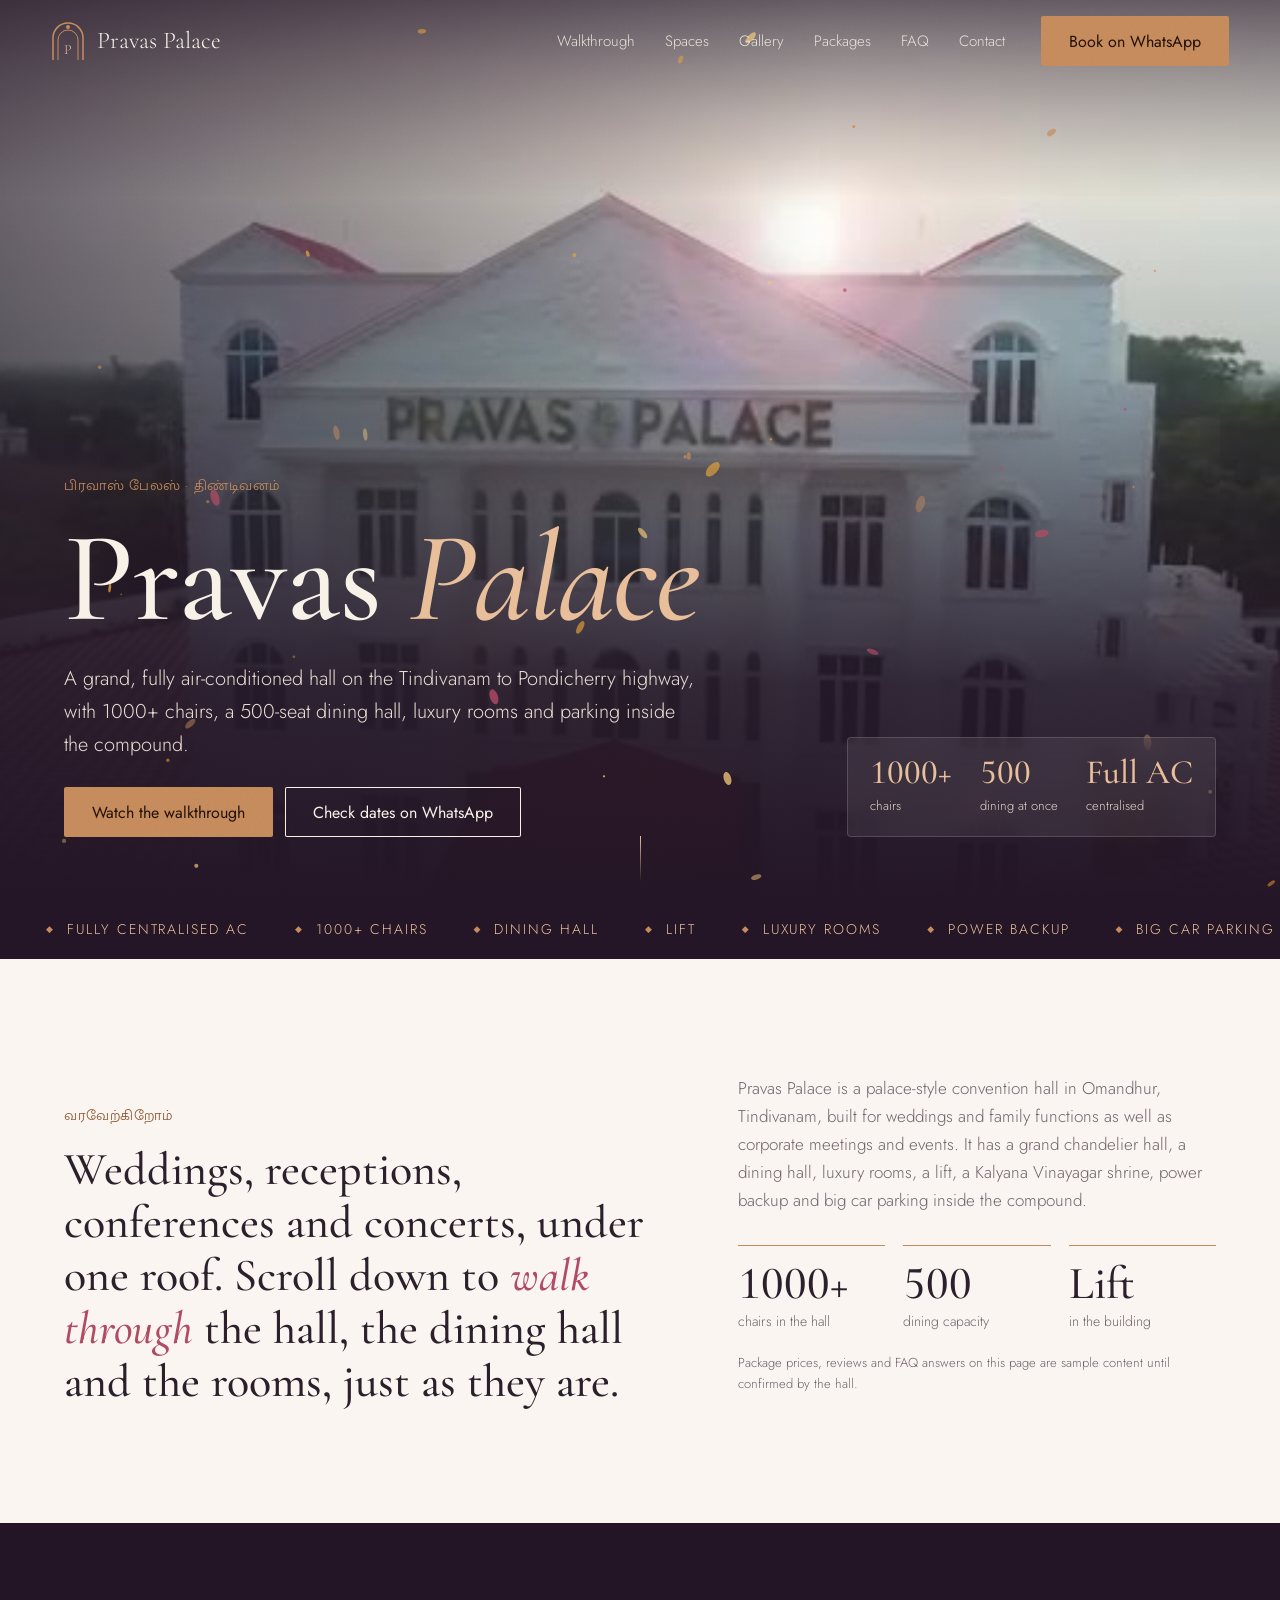
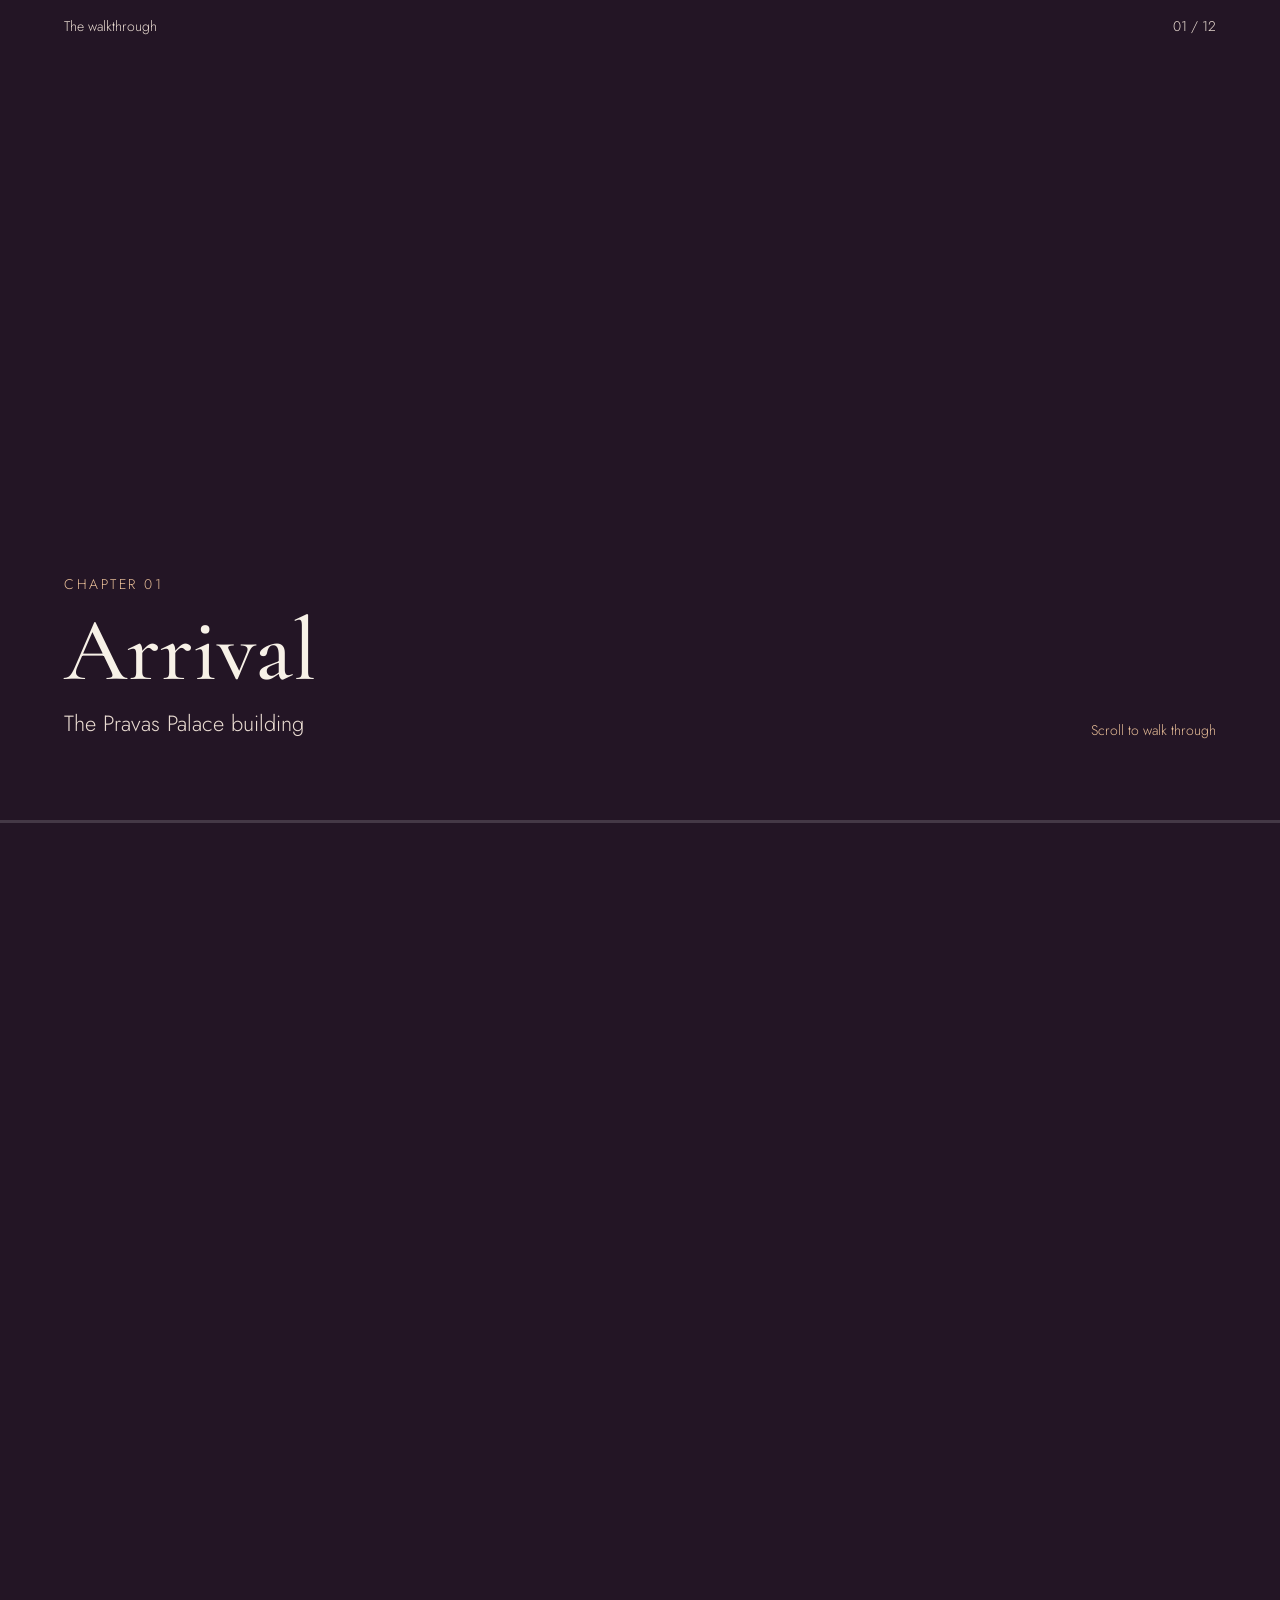
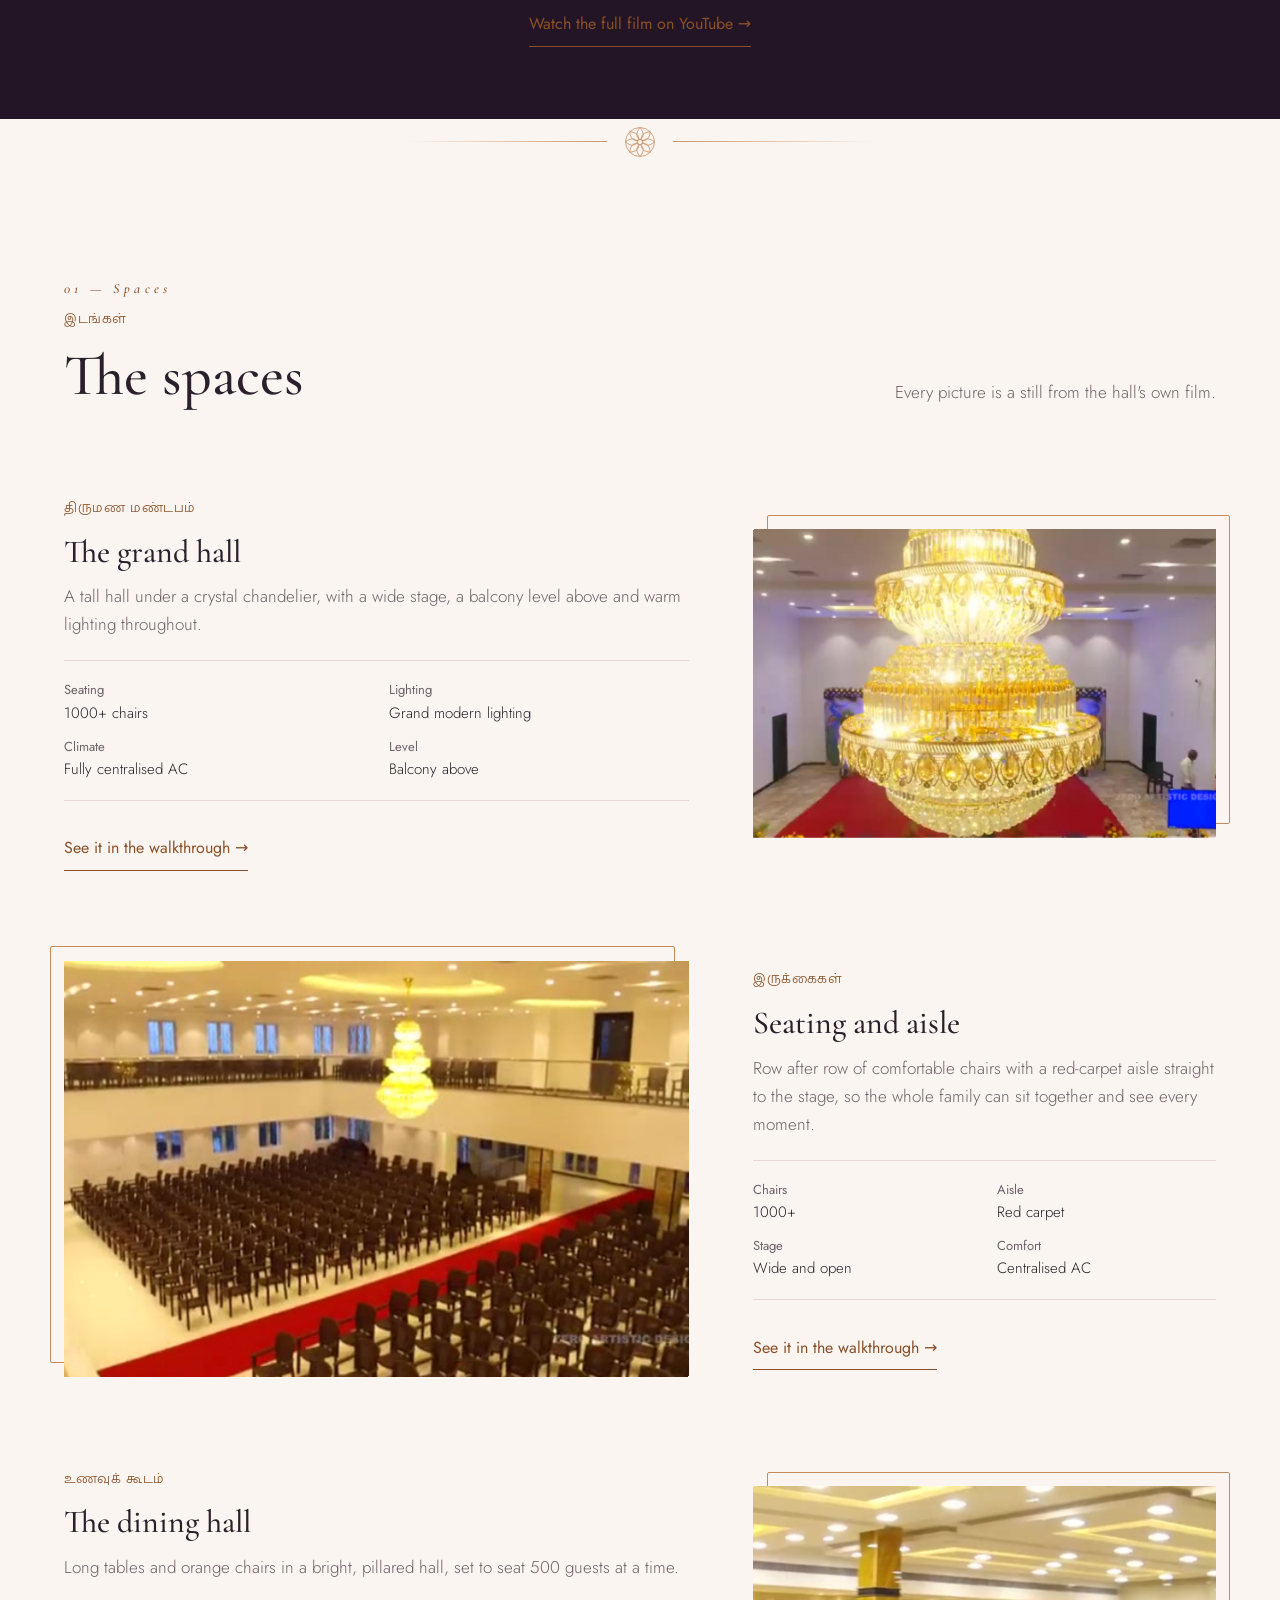
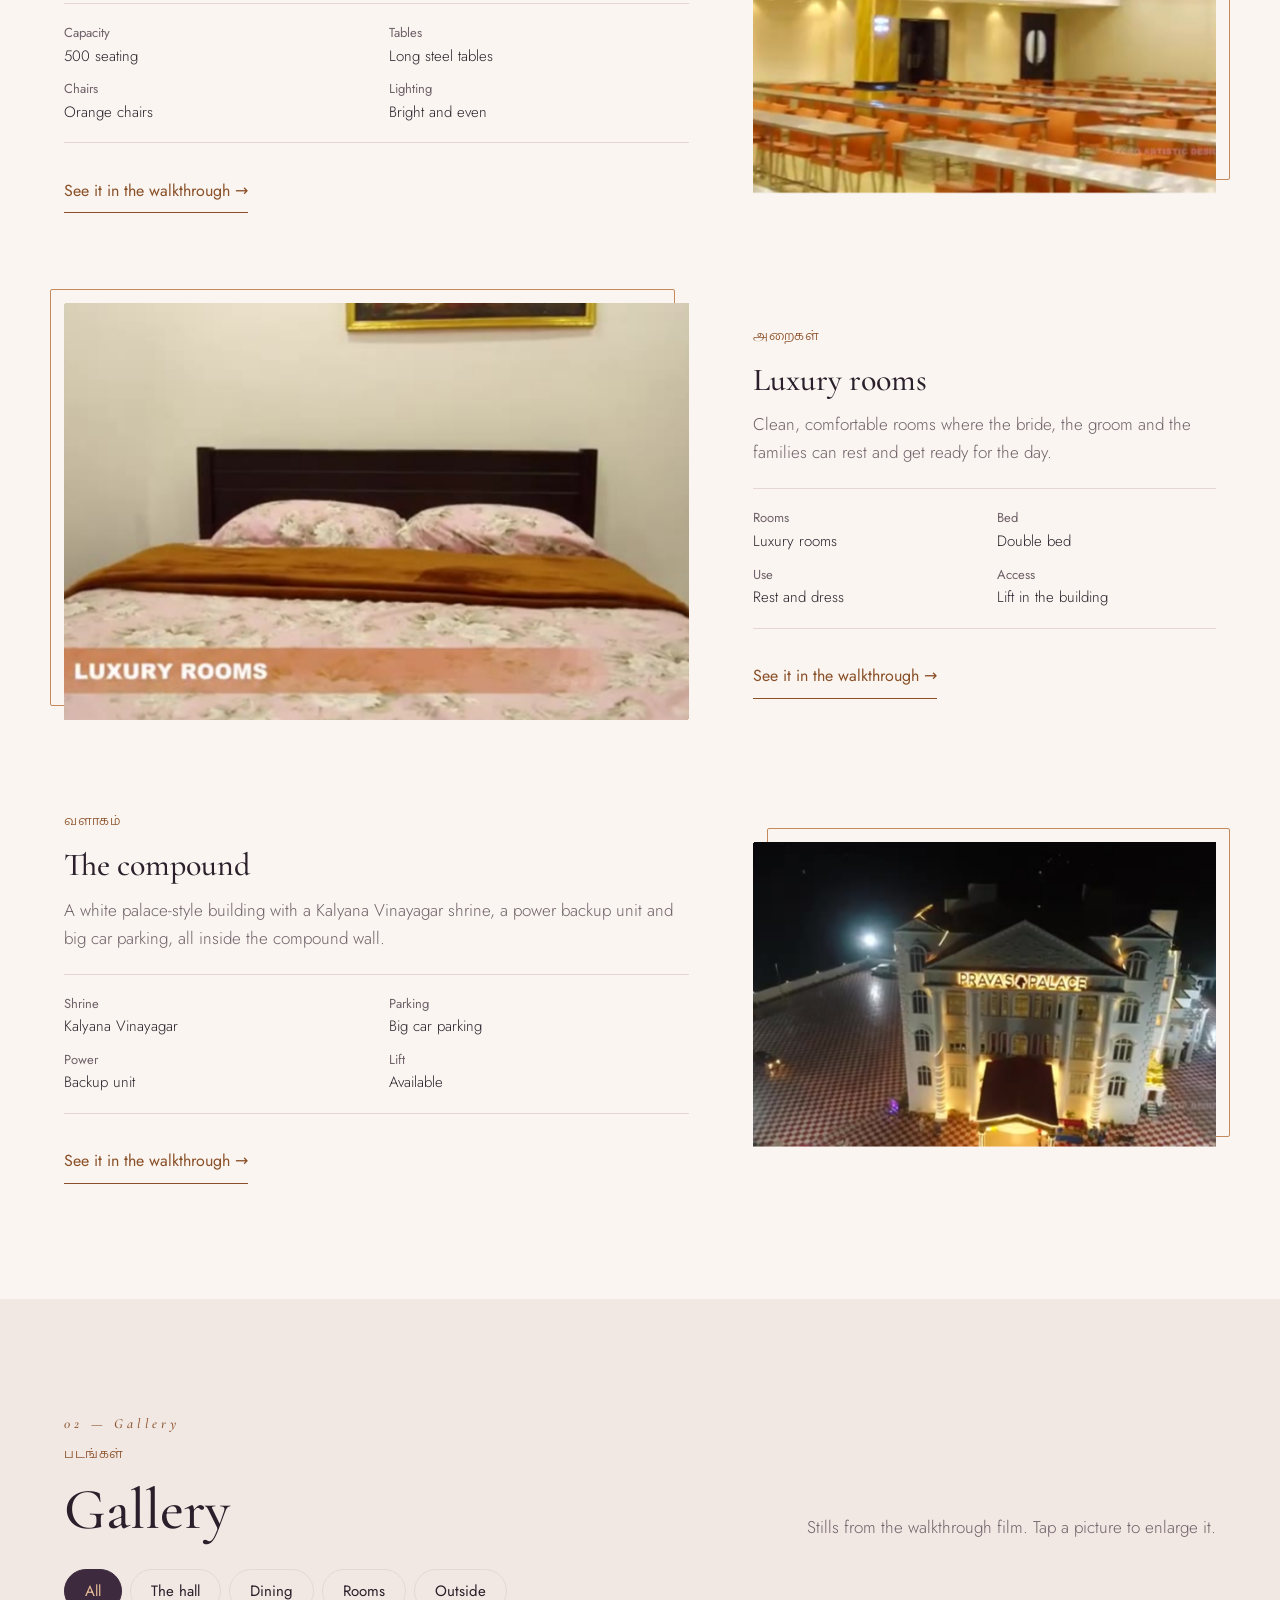
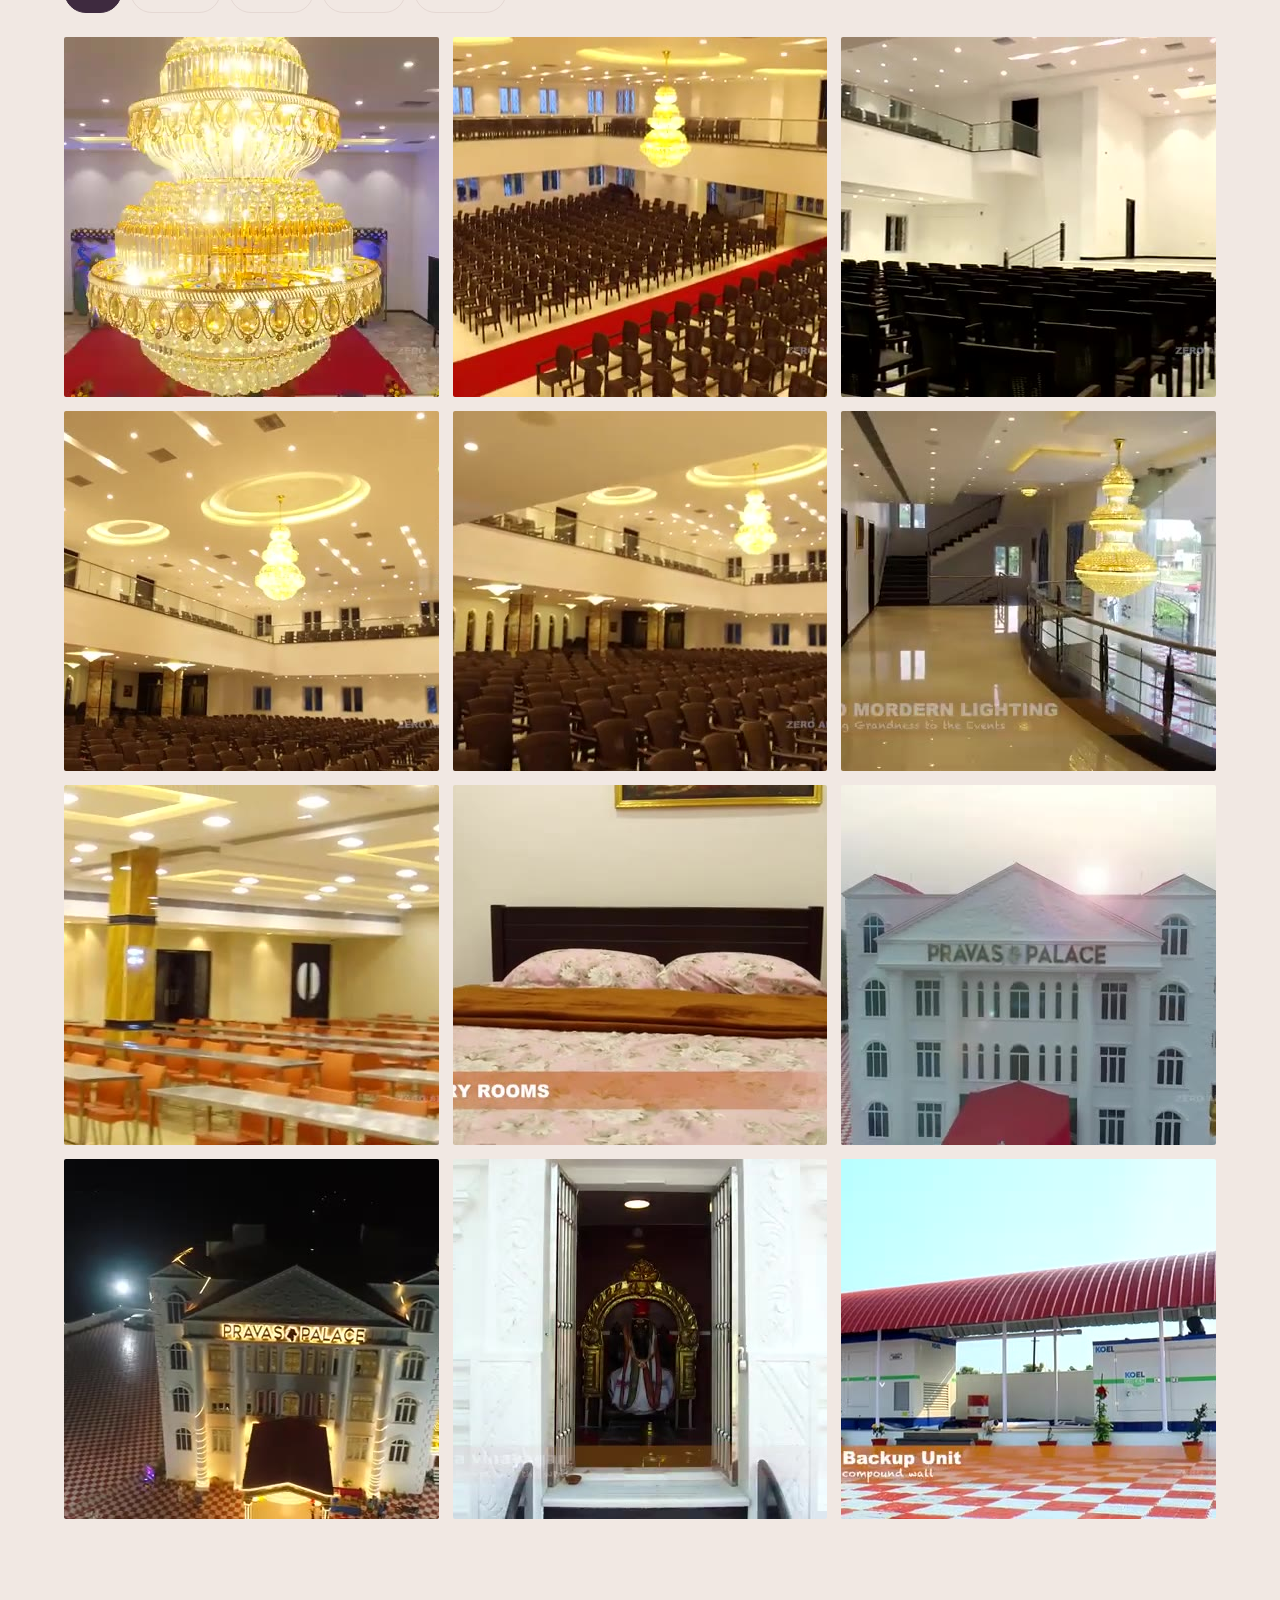
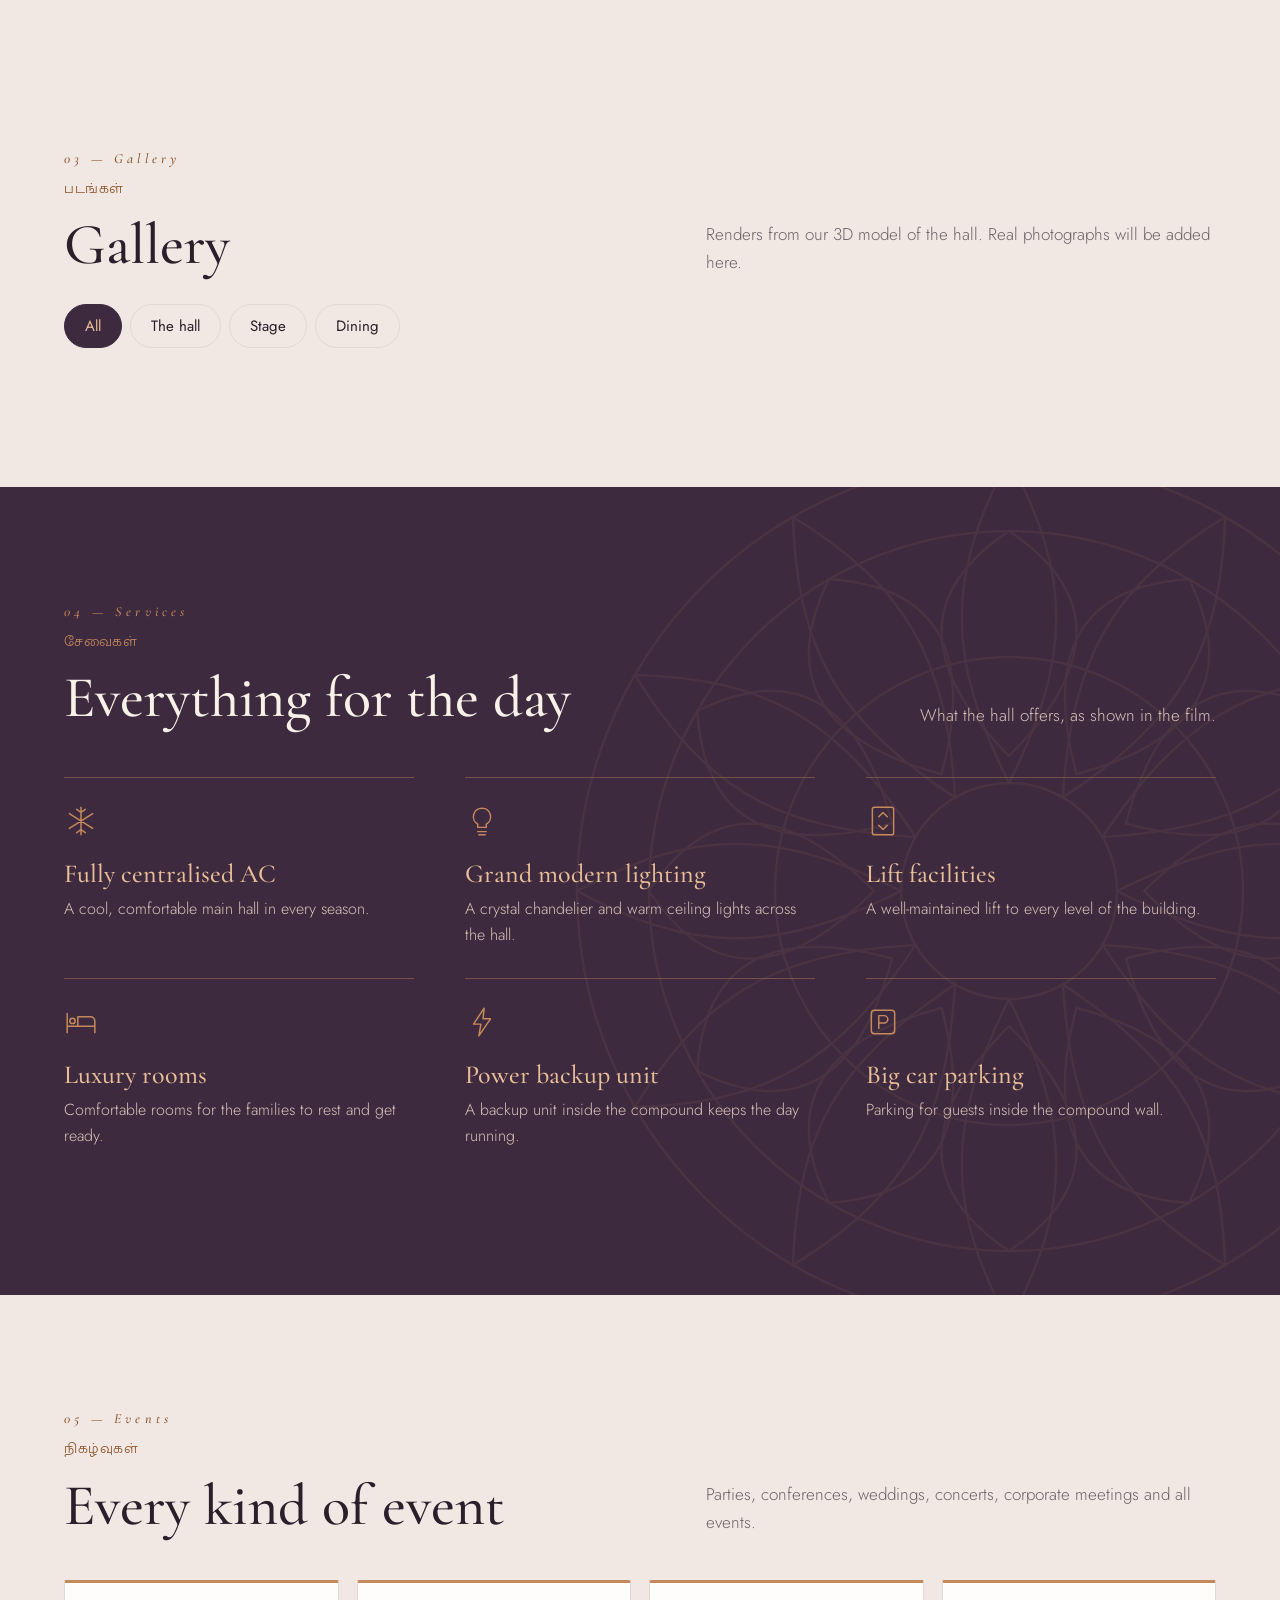
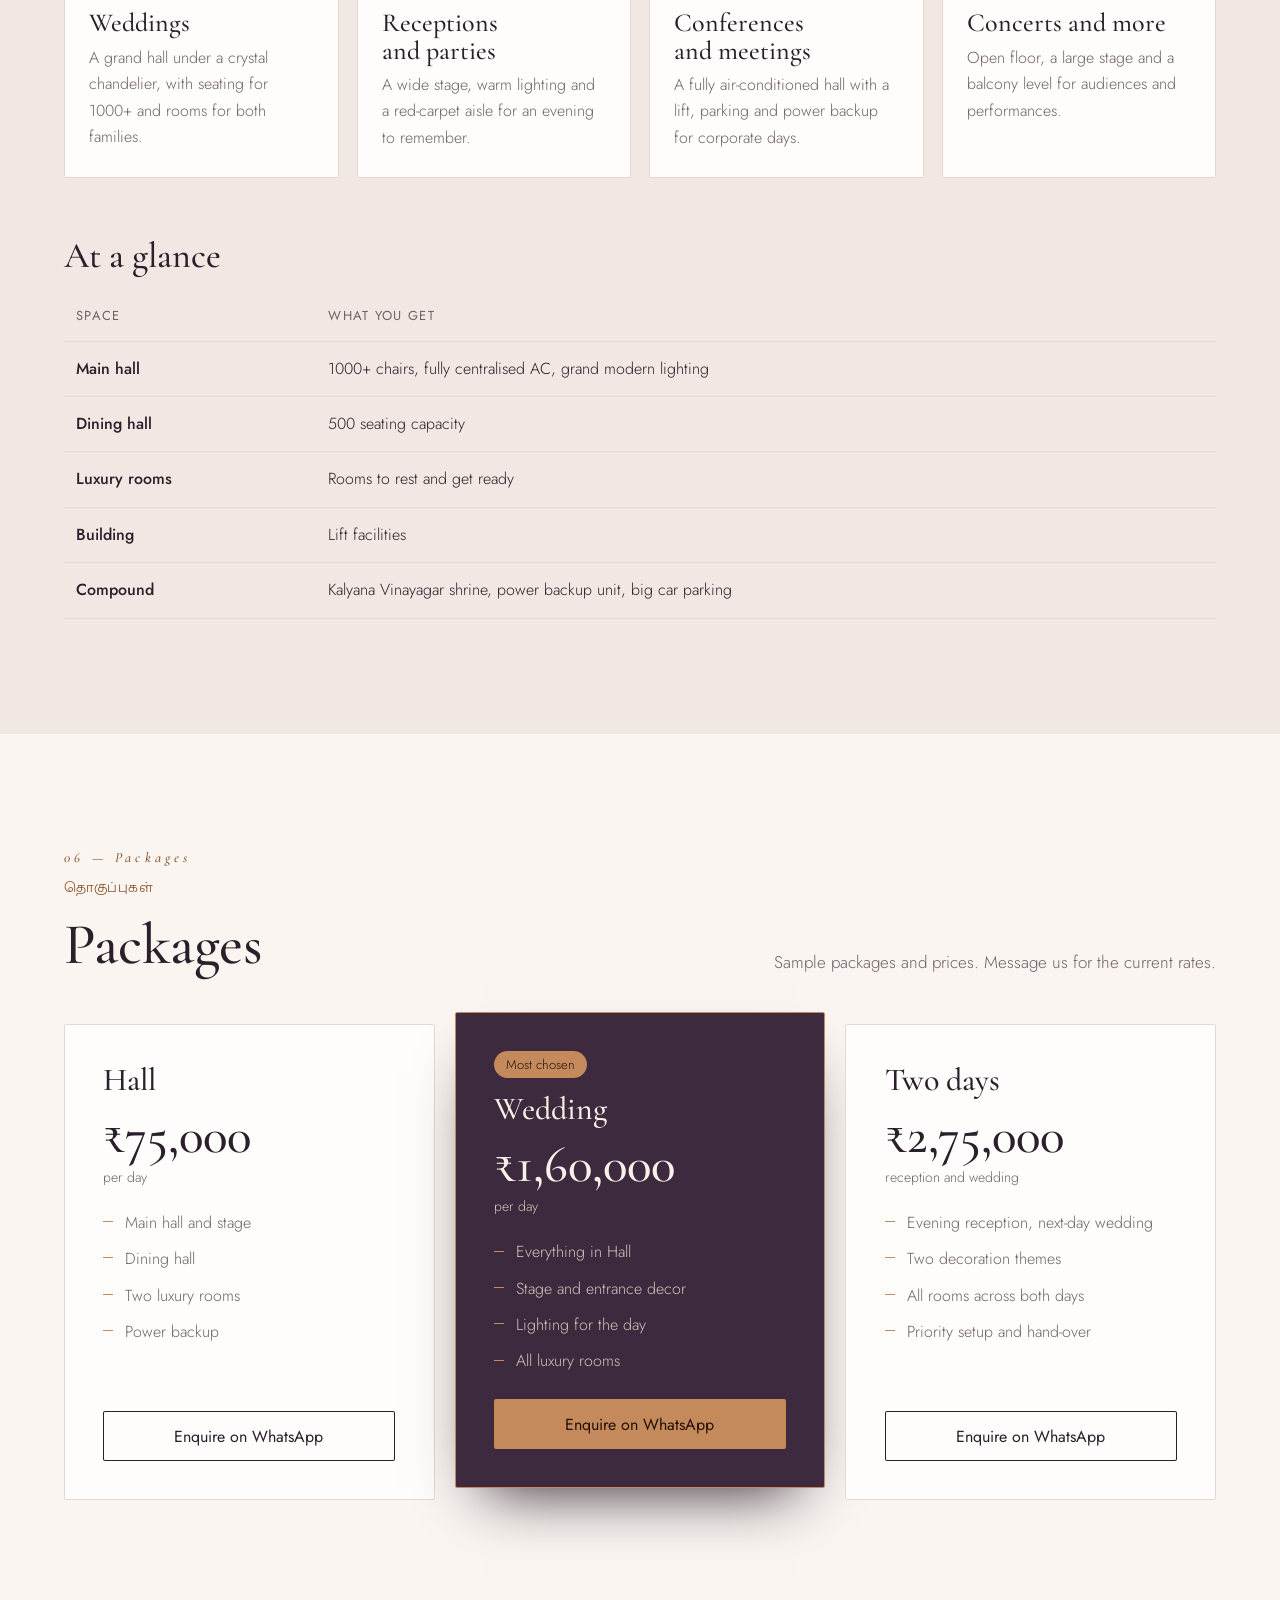
==== commit 0fc886a4: "Remove booking phone number from page until confirmed Co-Authored-By: Claude Sonnet 5.5 <noreply@ant" ====
--- a/pravas-palace/index.html
+++ b/pravas-palace/index.html
@@ -389,7 +389,7 @@
     </div>
     <div class="contact">
       <div><span>Address</span>Omandhur, Tindivanam to Pondicherry highway</div>
-      <div><span>For booking</span><a href="tel:+919789832470">97898 32470</a></div>
+      <div><span>Phone</span>To be added</div>
       <div><span>WhatsApp</span><a class="wa" href="#" target="_blank" rel="noopener">Chat with us</a></div>
       <div><span>Visiting hours</span>To be confirmed</div>
     </div>
@@ -451,7 +451,7 @@
 }
 
 /* whatsapp */
-const WA_NUMBER='919789832470';/* booking number shown in the hall's film; change if the WhatsApp number differs */
+const WA_NUMBER='';/* hall's WhatsApp number with country code, digits only, e.g. 919876543210 */
 function wa(pkg){const t=pkg?`Hello Pravas Palace, I'm interested in the ${pkg} package. Is my date available?`:'Hello Pravas Palace, I would like to check date availability and rates.';return 'https://wa.me/'+WA_NUMBER+'?text='+encodeURIComponent(t);}
 document.querySelectorAll('a.wa').forEach(a=>a.href=wa(a.dataset.pkg));
 }
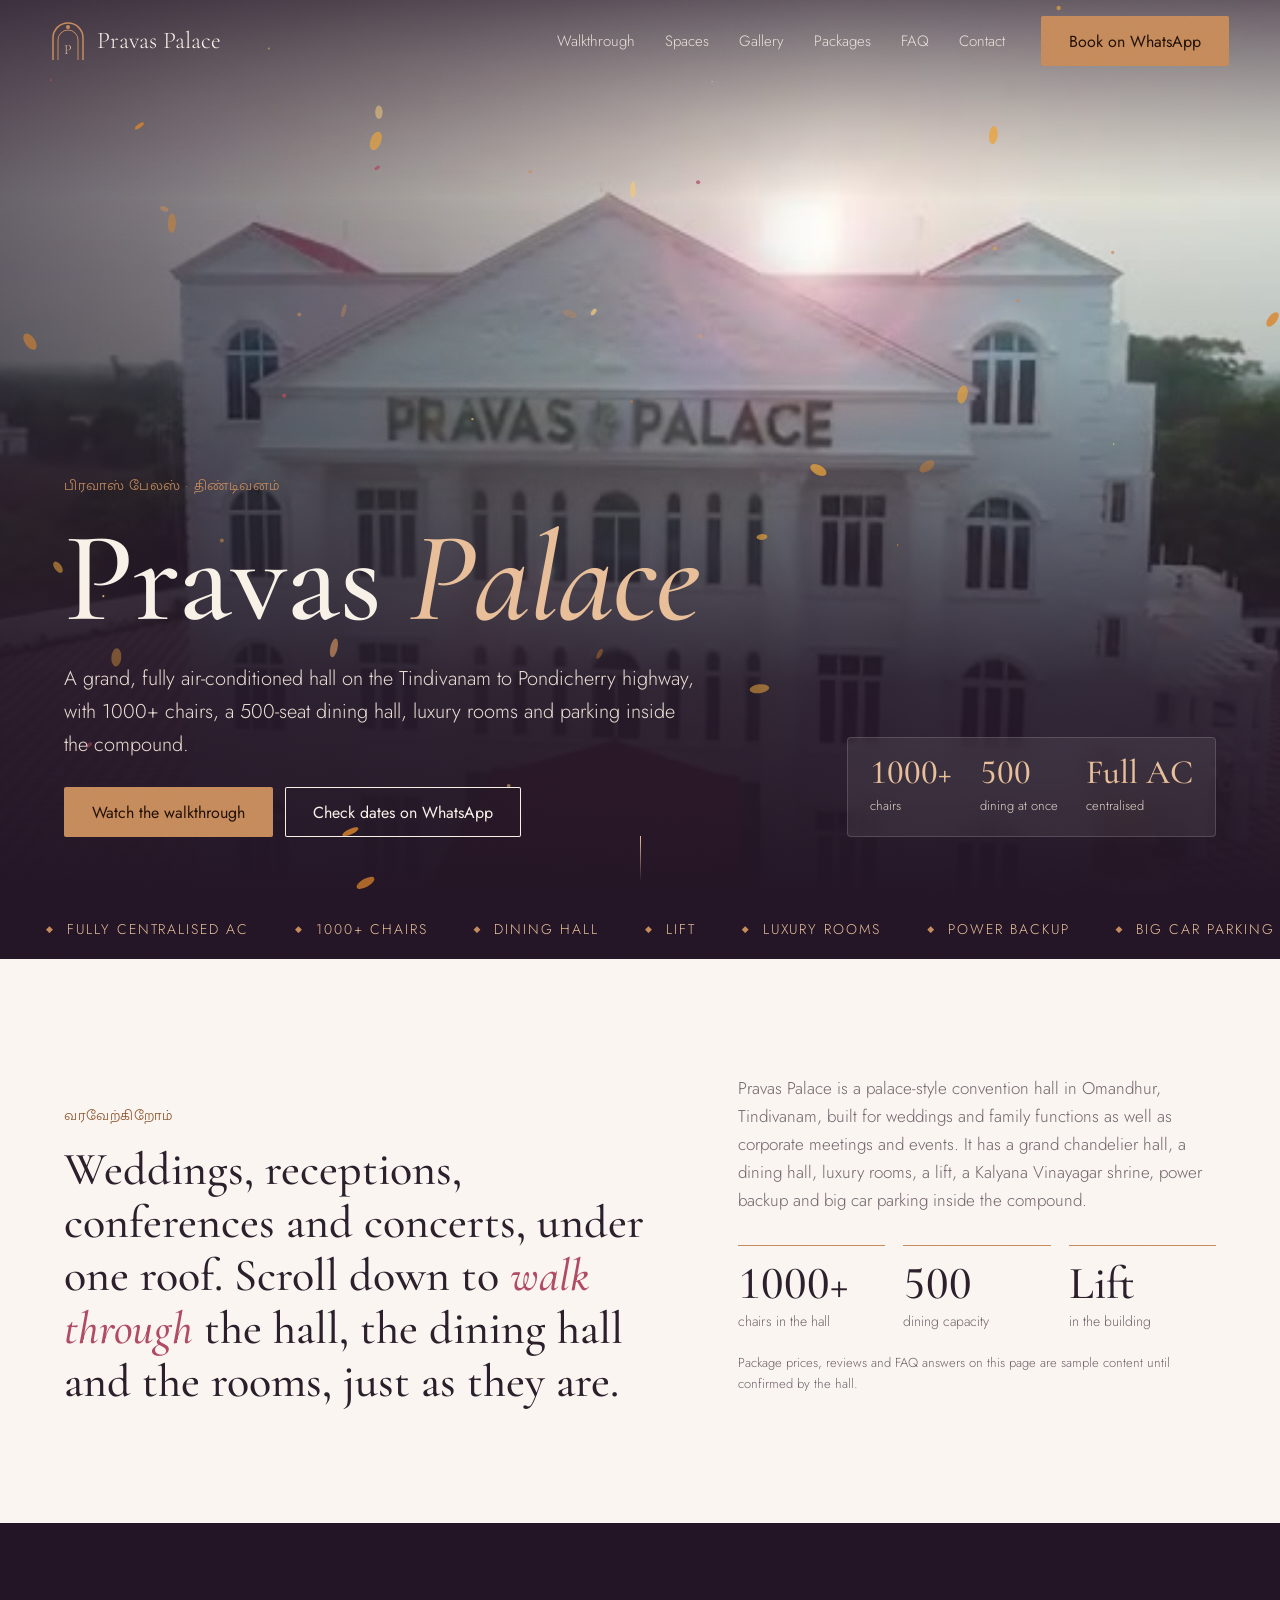
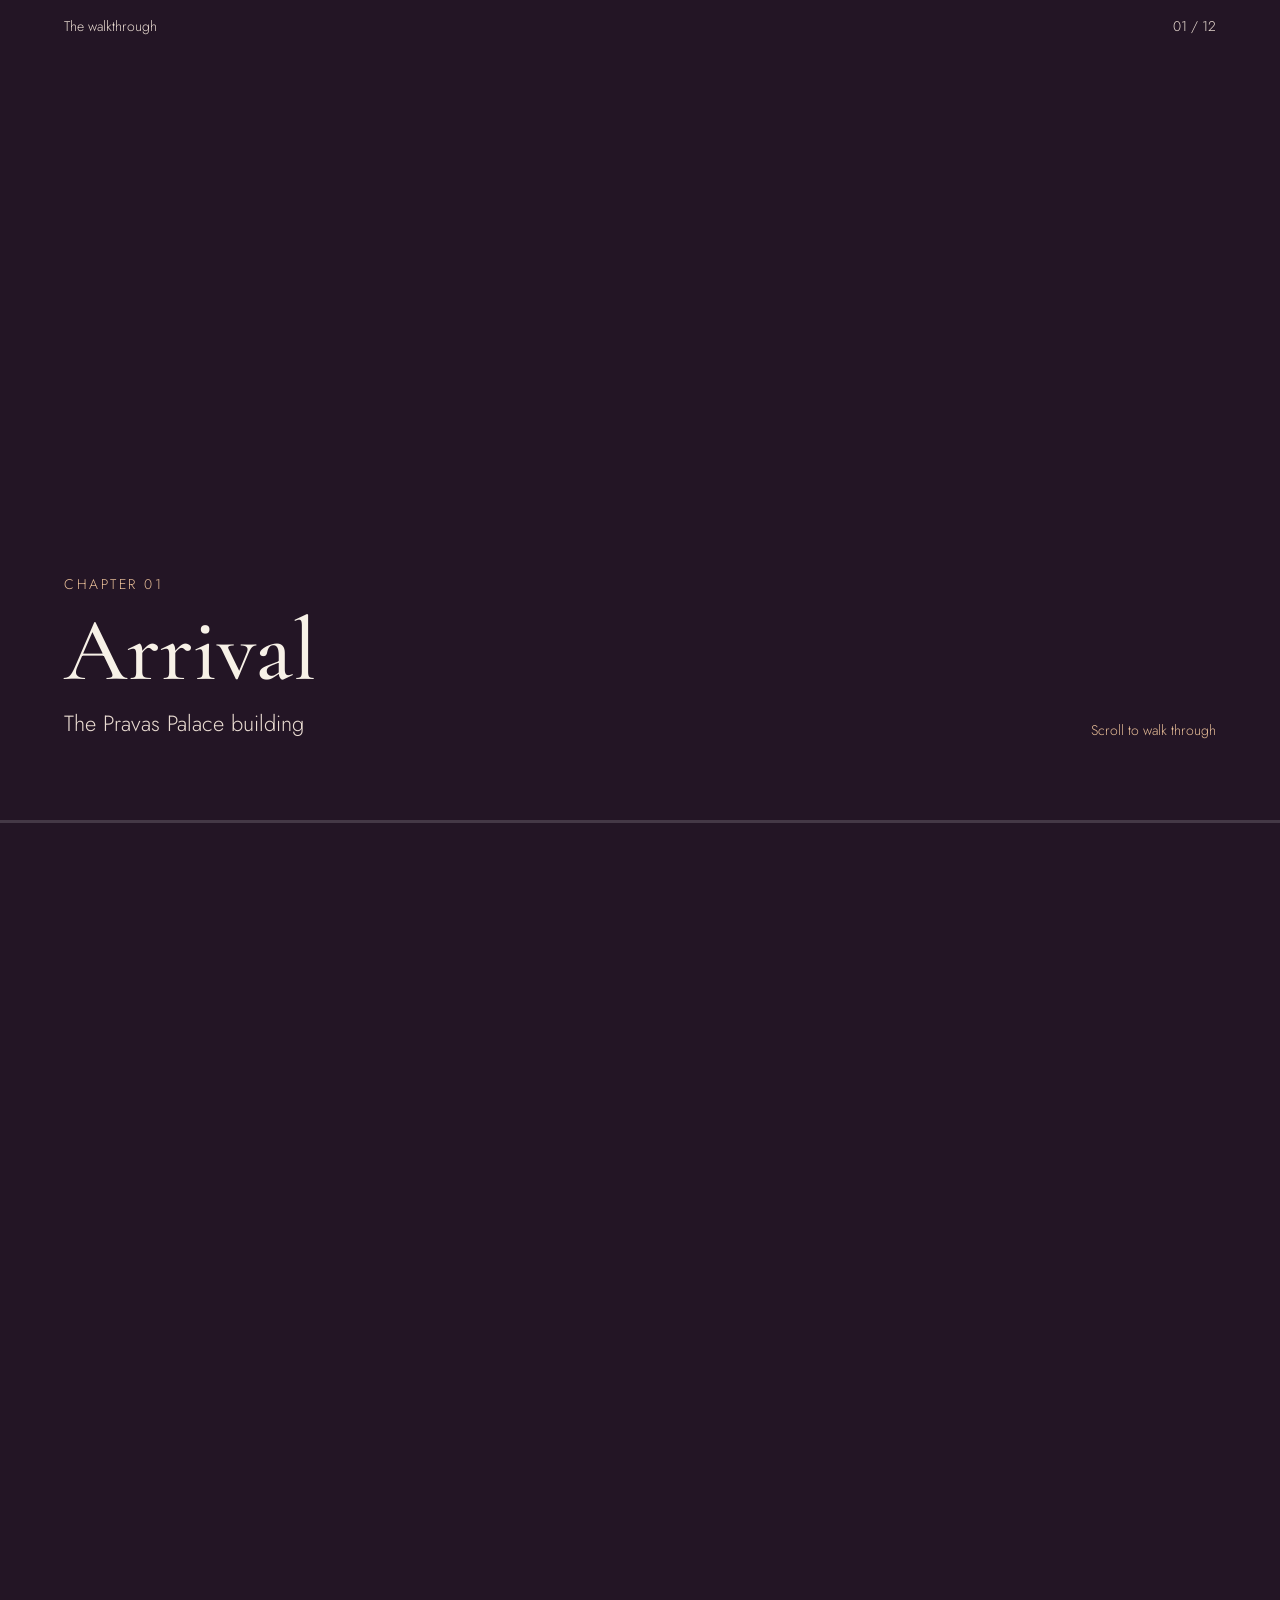
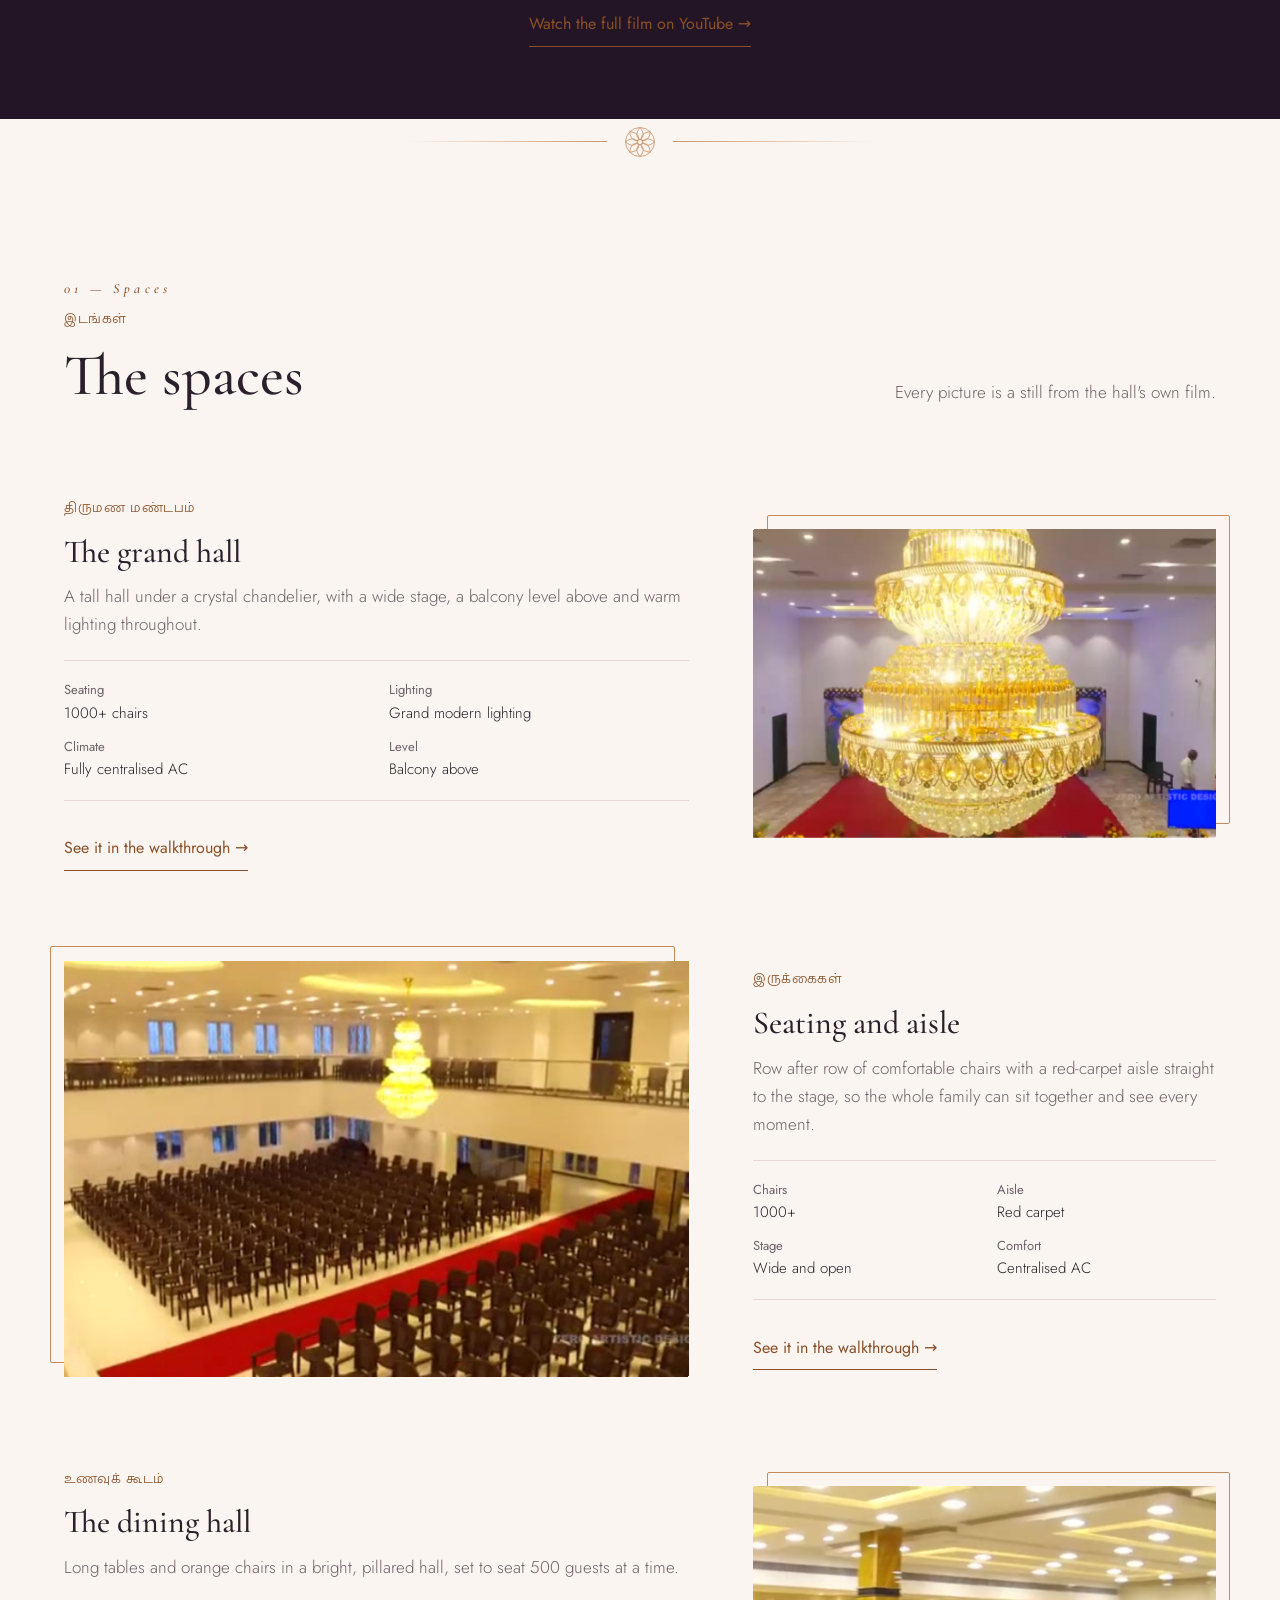
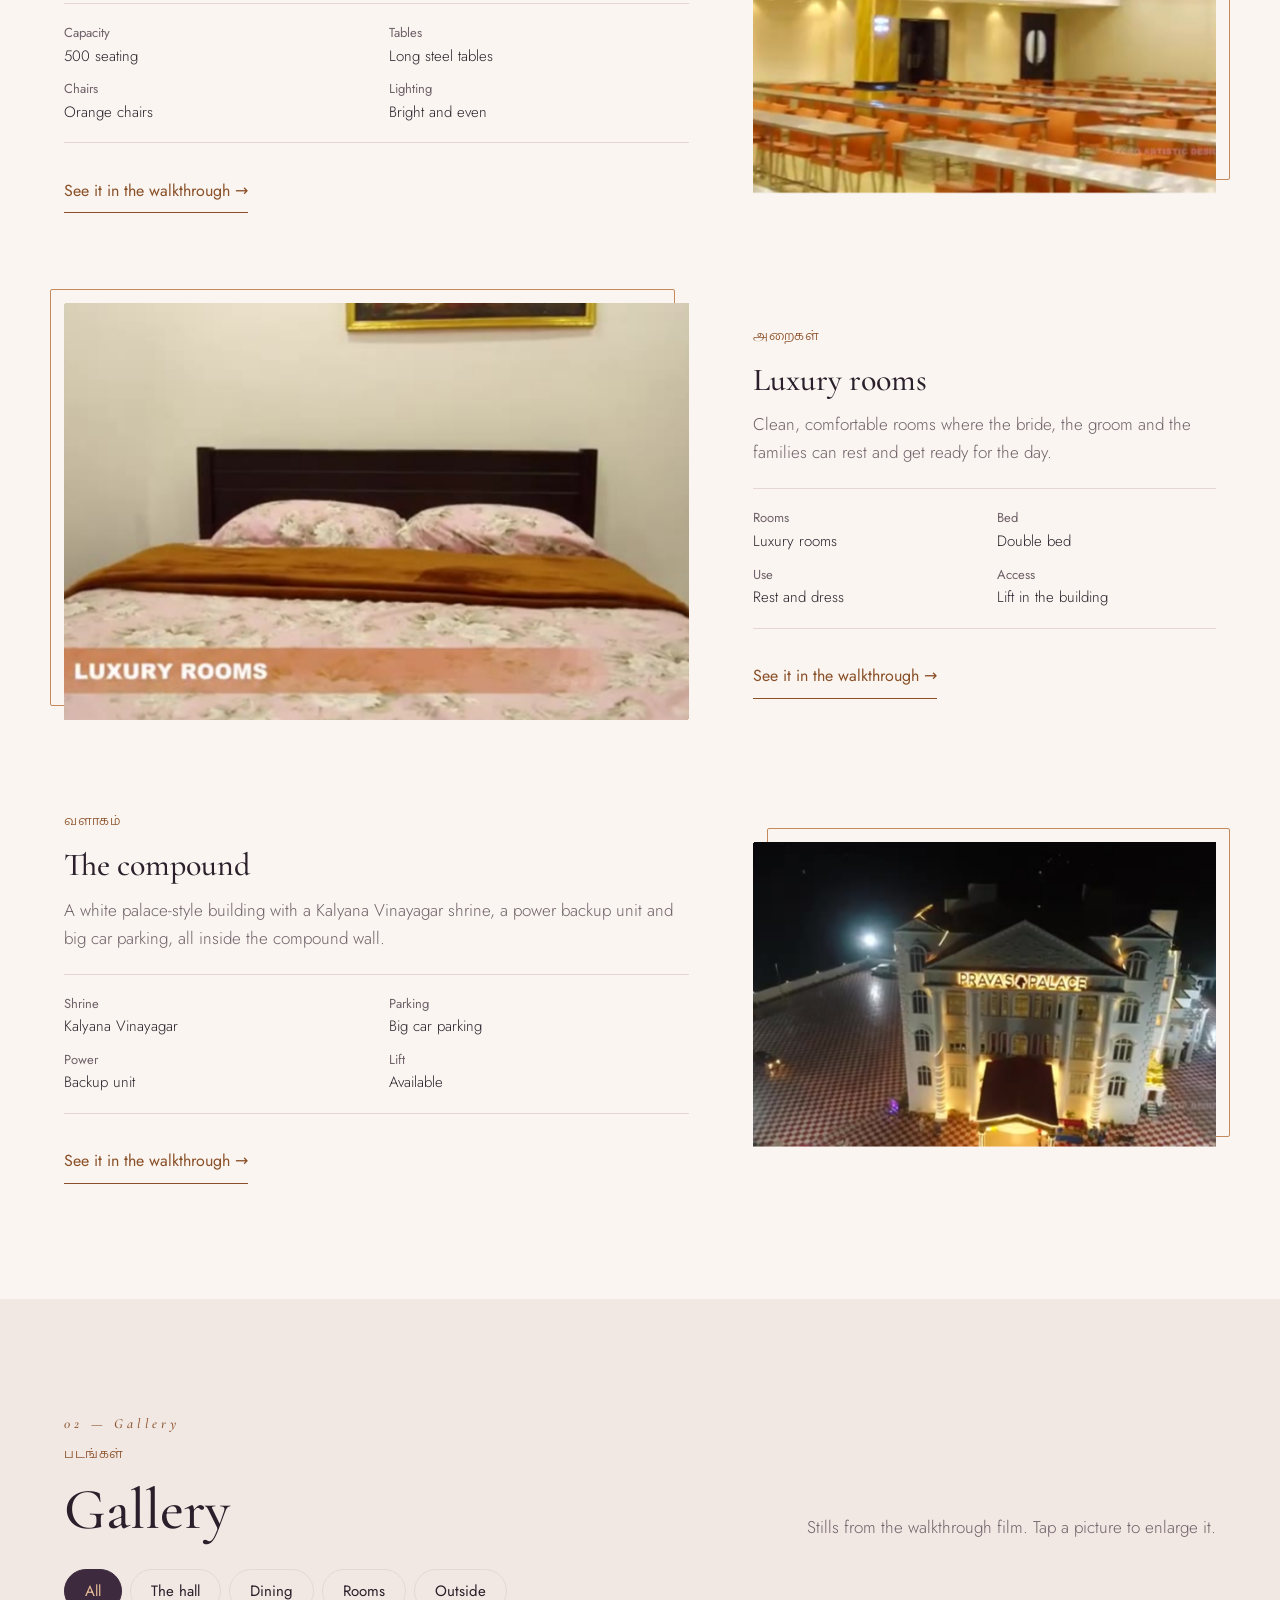
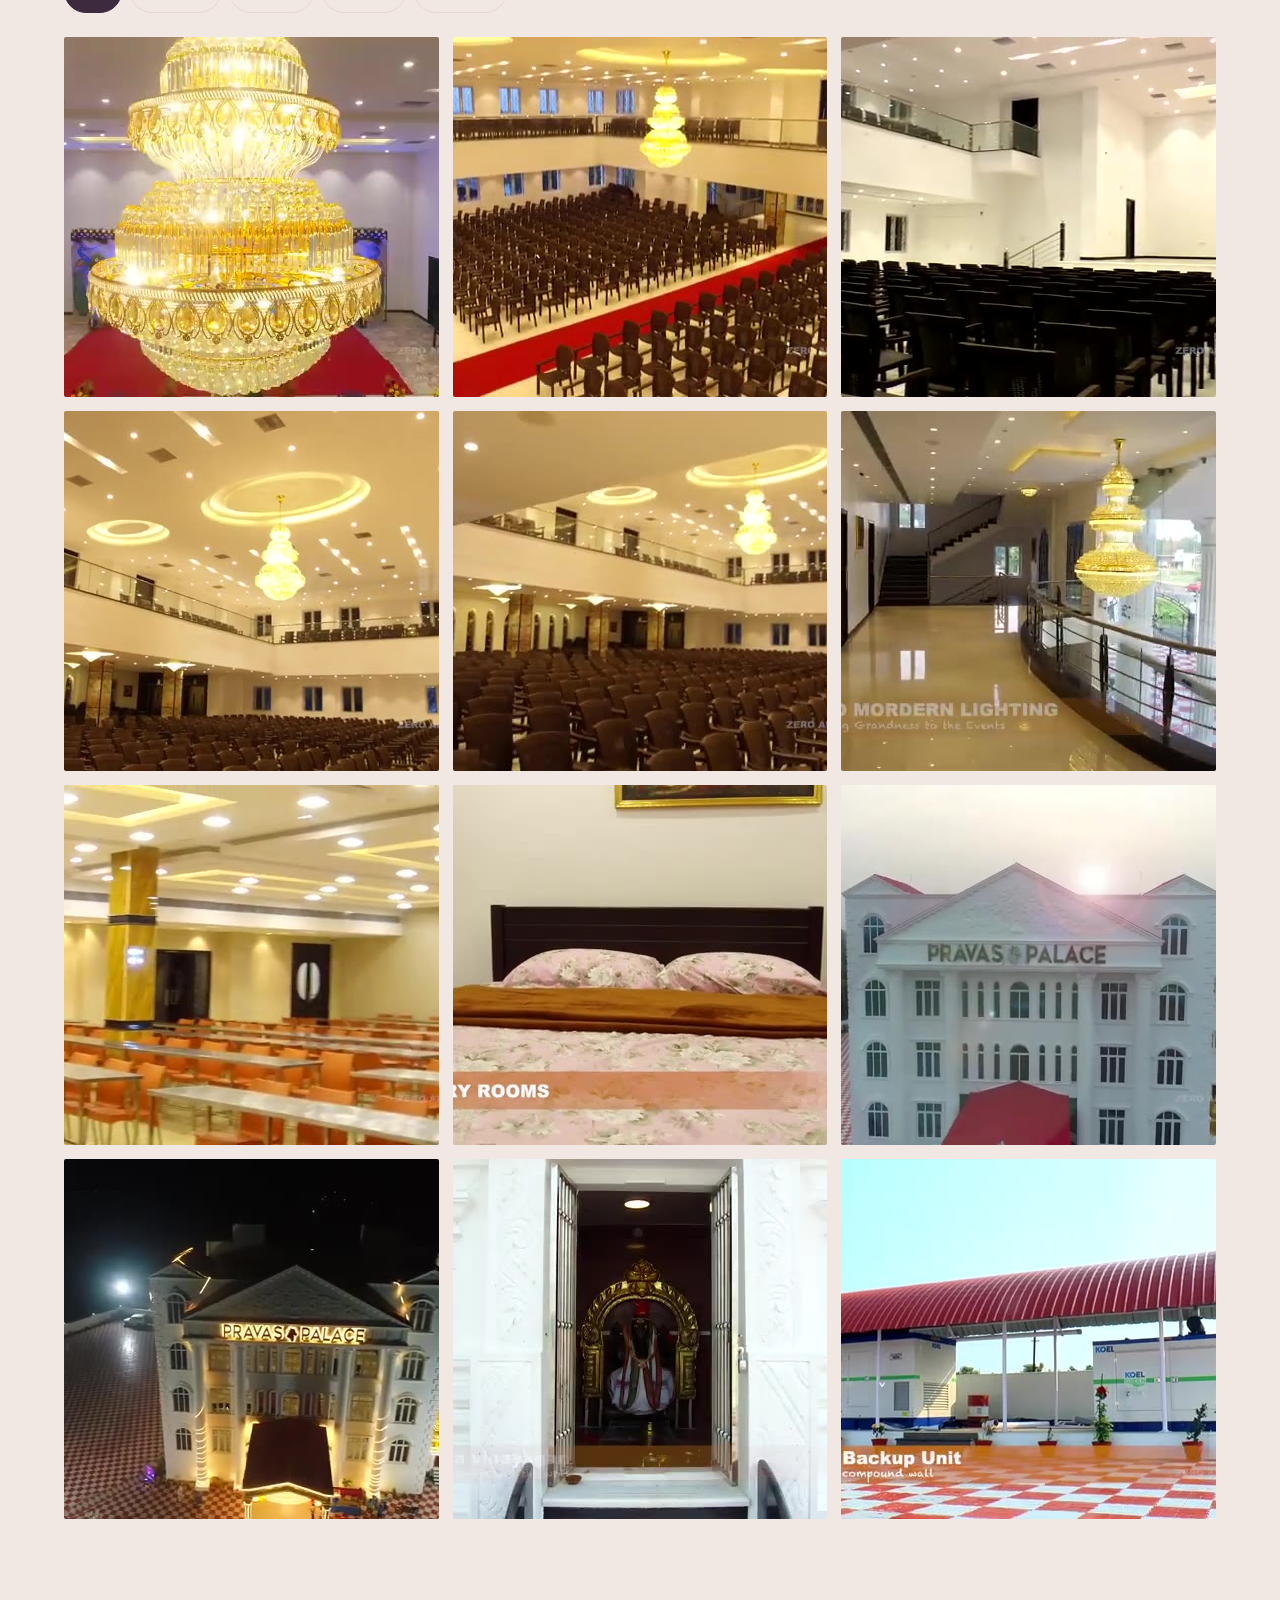
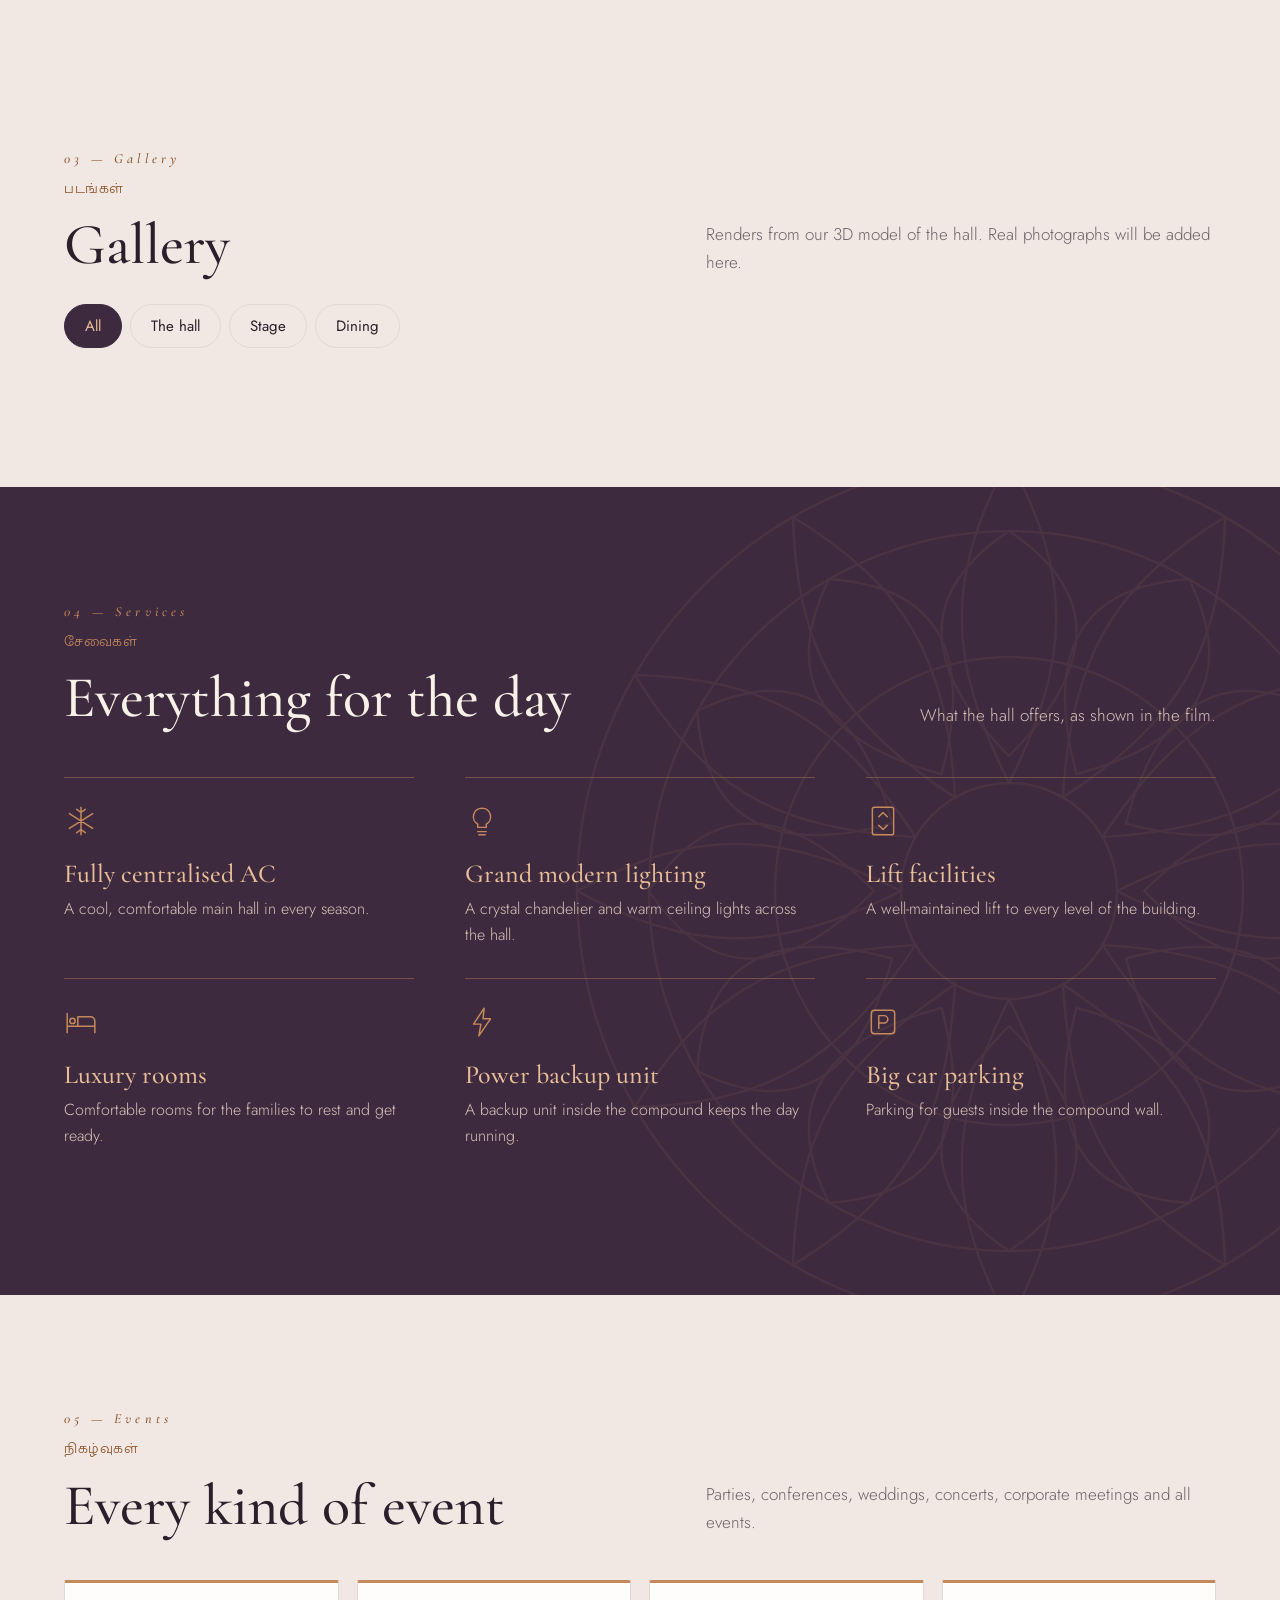
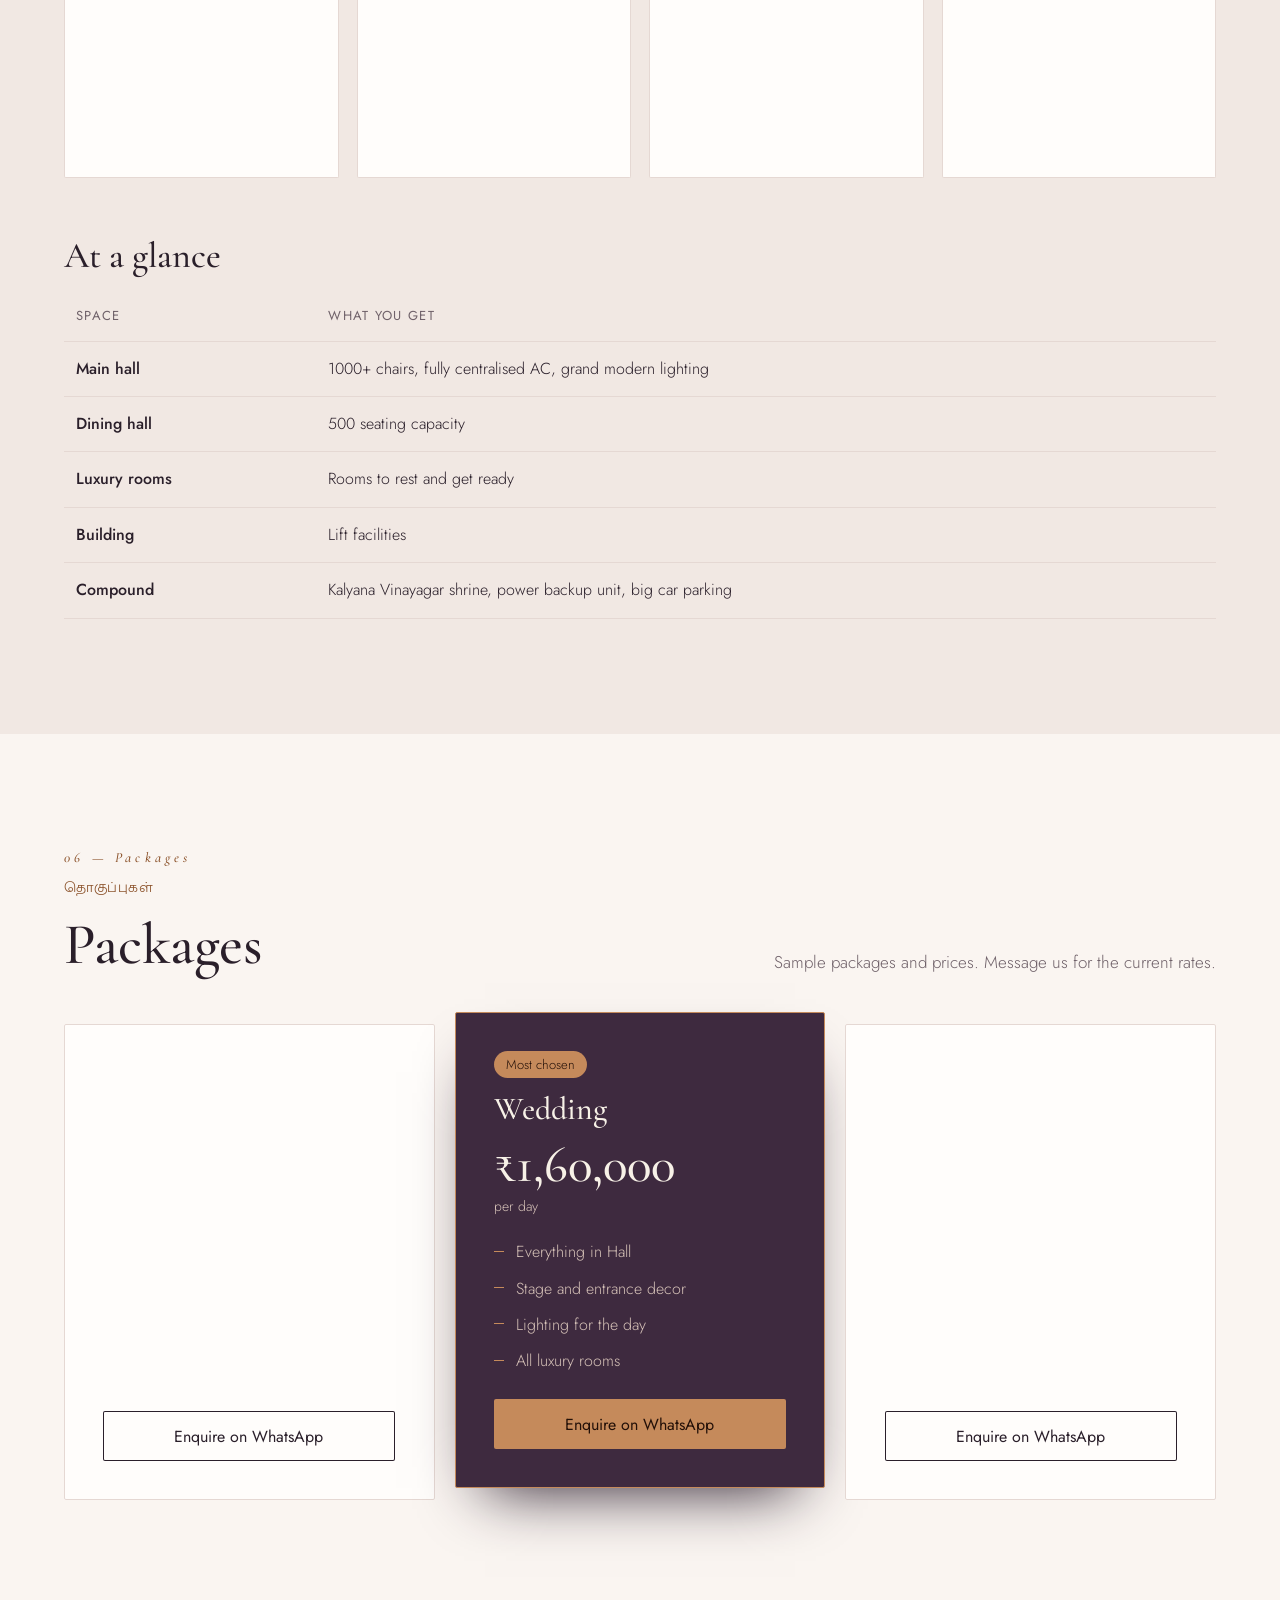
==== commit c94c0b01: "Opening: day building then cut to night building at 1:47, play once Co-Authored-By: Claude Sonnet 5." ====
--- a/pravas-palace/index.html
+++ b/pravas-palace/index.html
@@ -237,7 +237,7 @@
 </nav>
 
 <header class="hero" id="top">
-  <video autoplay muted loop playsinline preload="auto" poster="media/img/exterior-day.jpg" aria-label="Pravas Palace building and hall"><source src="media/hero.mp4" type="video/mp4"></video>
+  <video autoplay muted playsinline preload="auto" poster="media/img/exterior-day.jpg" aria-label="Pravas Palace building and hall"><source src="media/hero.mp4" type="video/mp4"></video>
   <div class="scrim"></div>
   <div class="hcopy">
     <div>
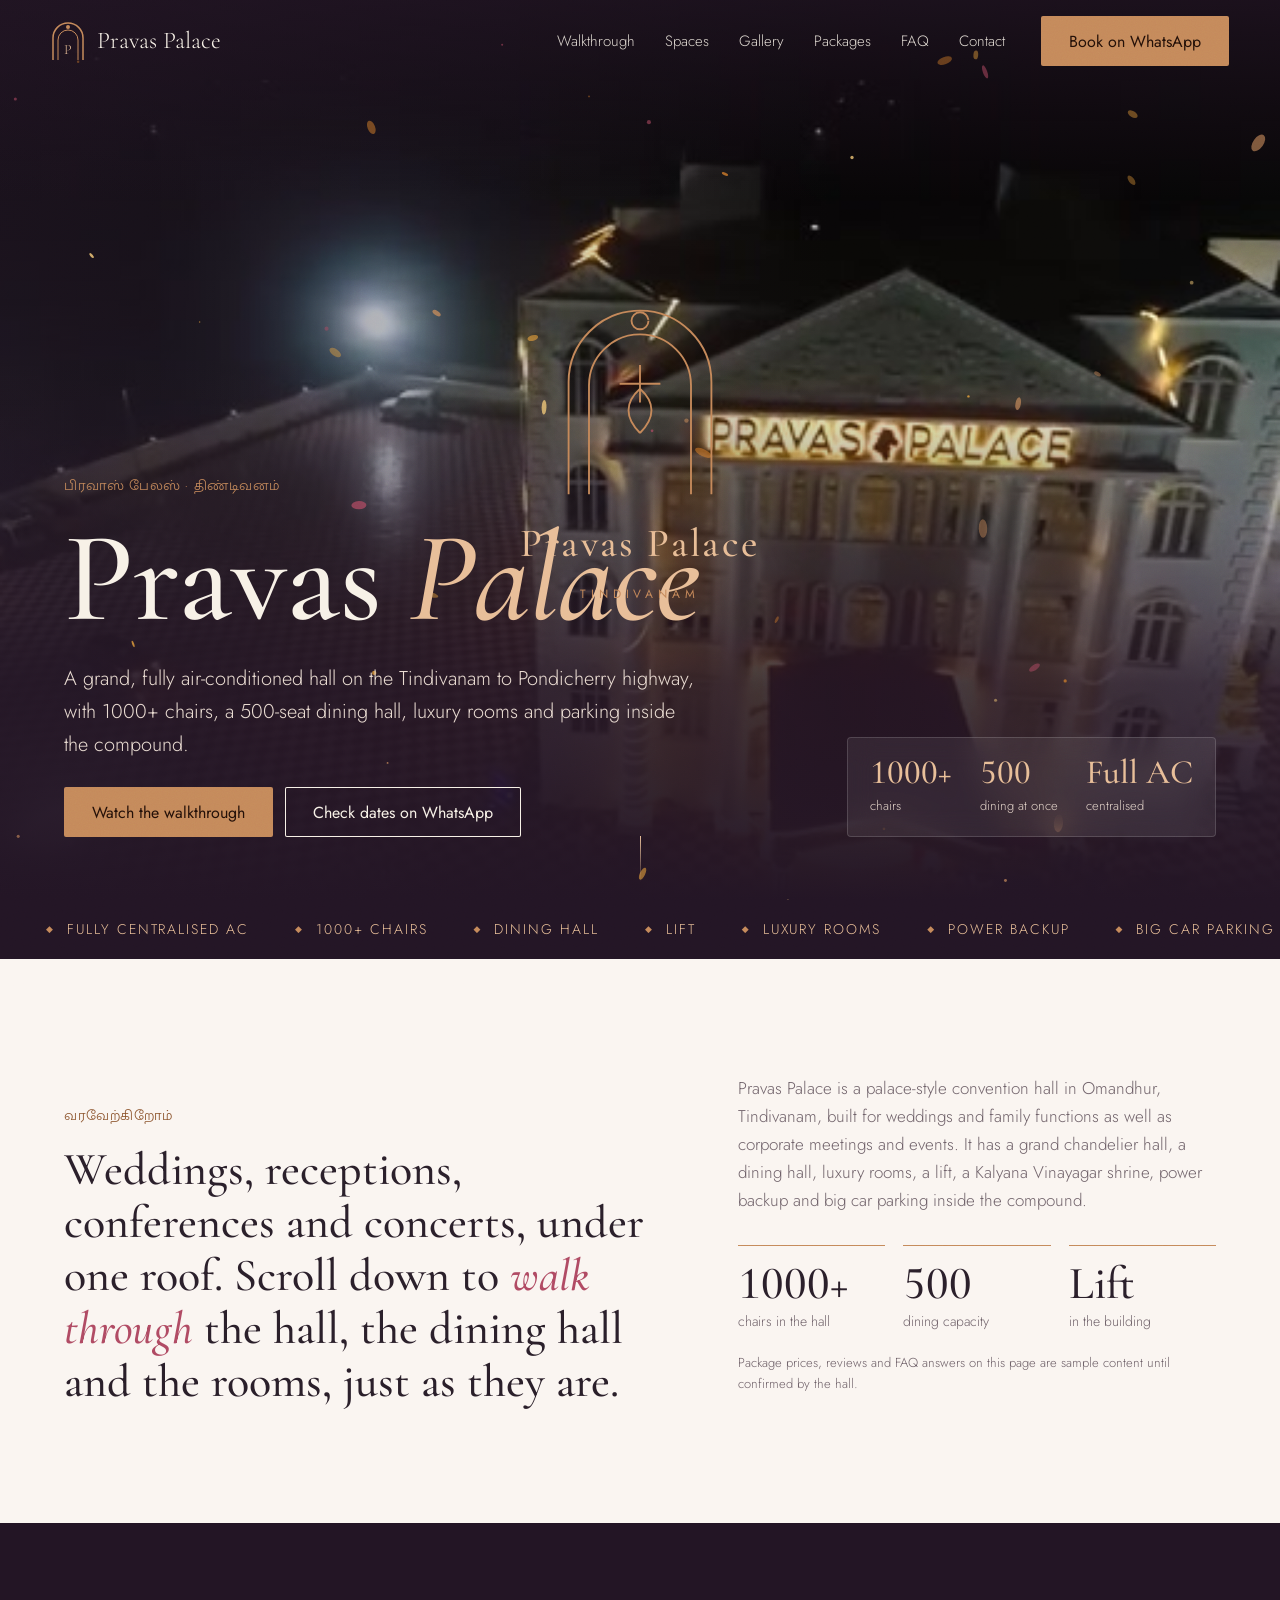
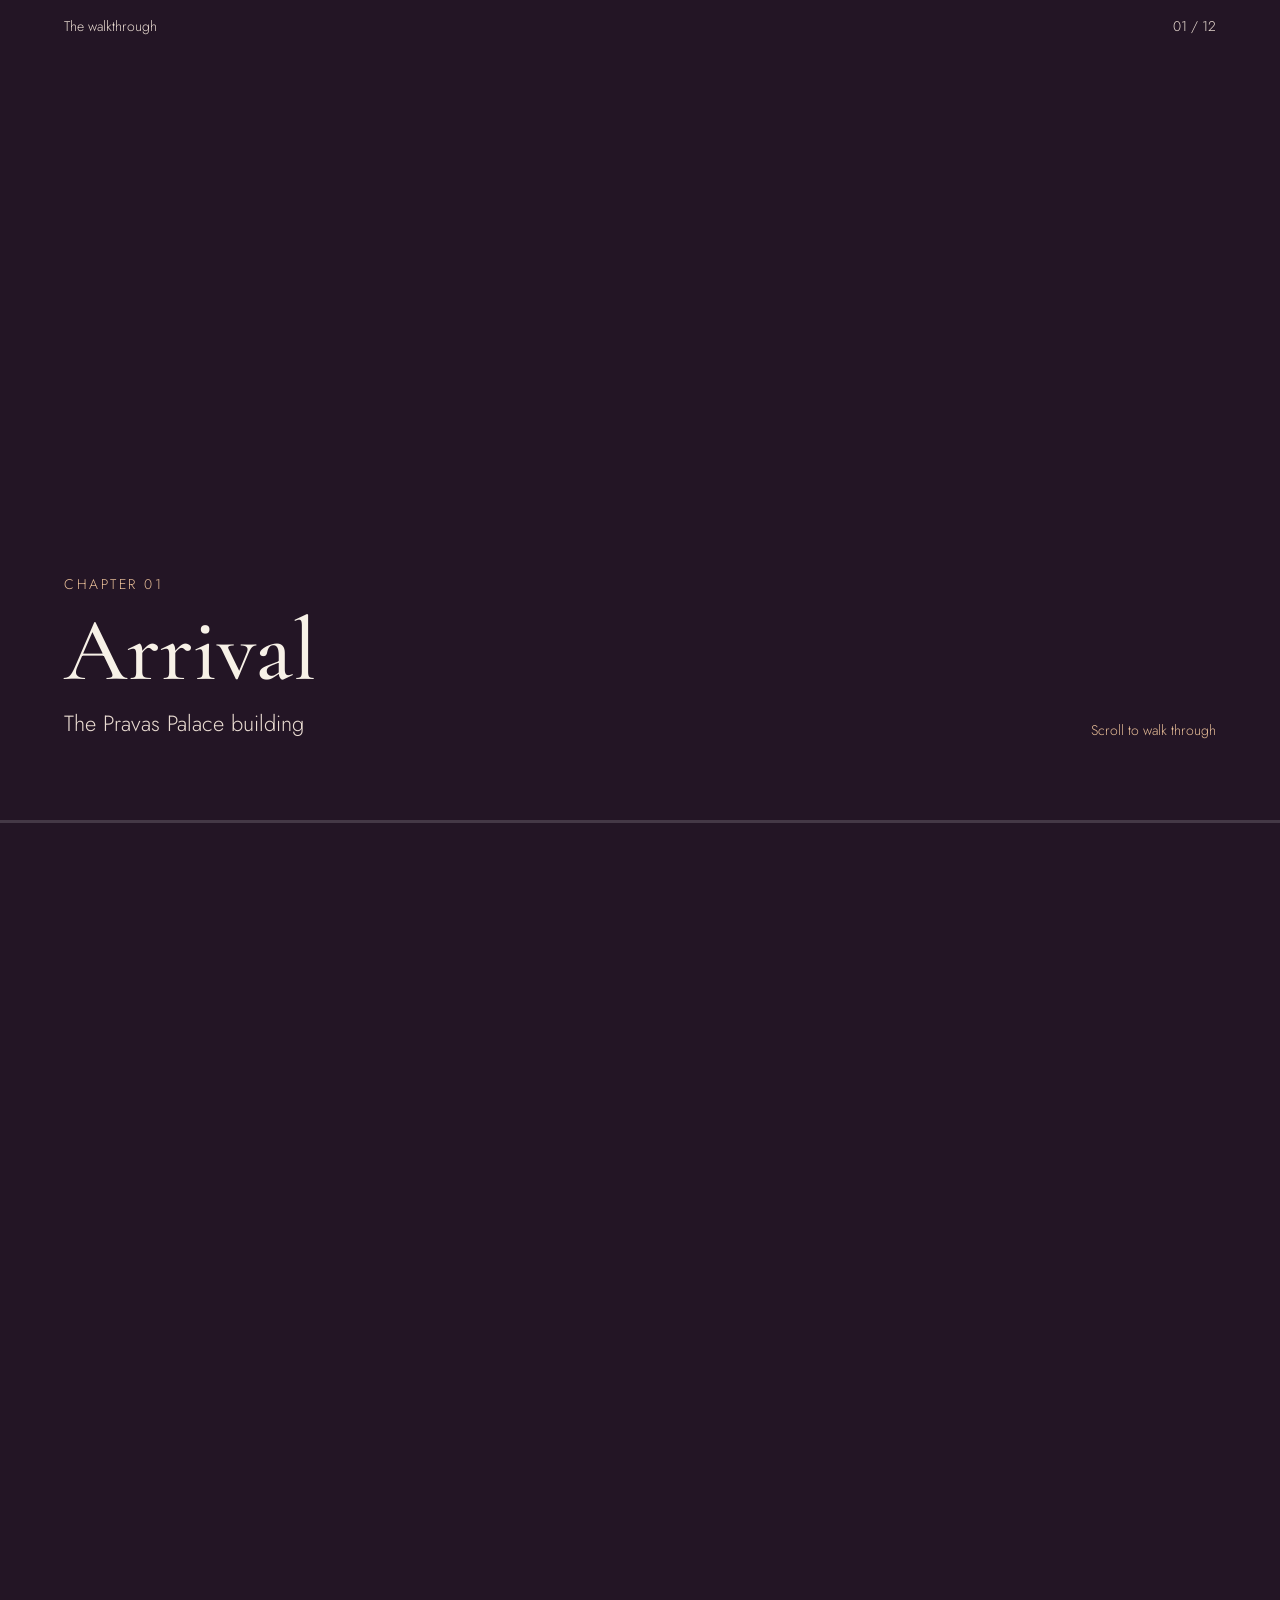
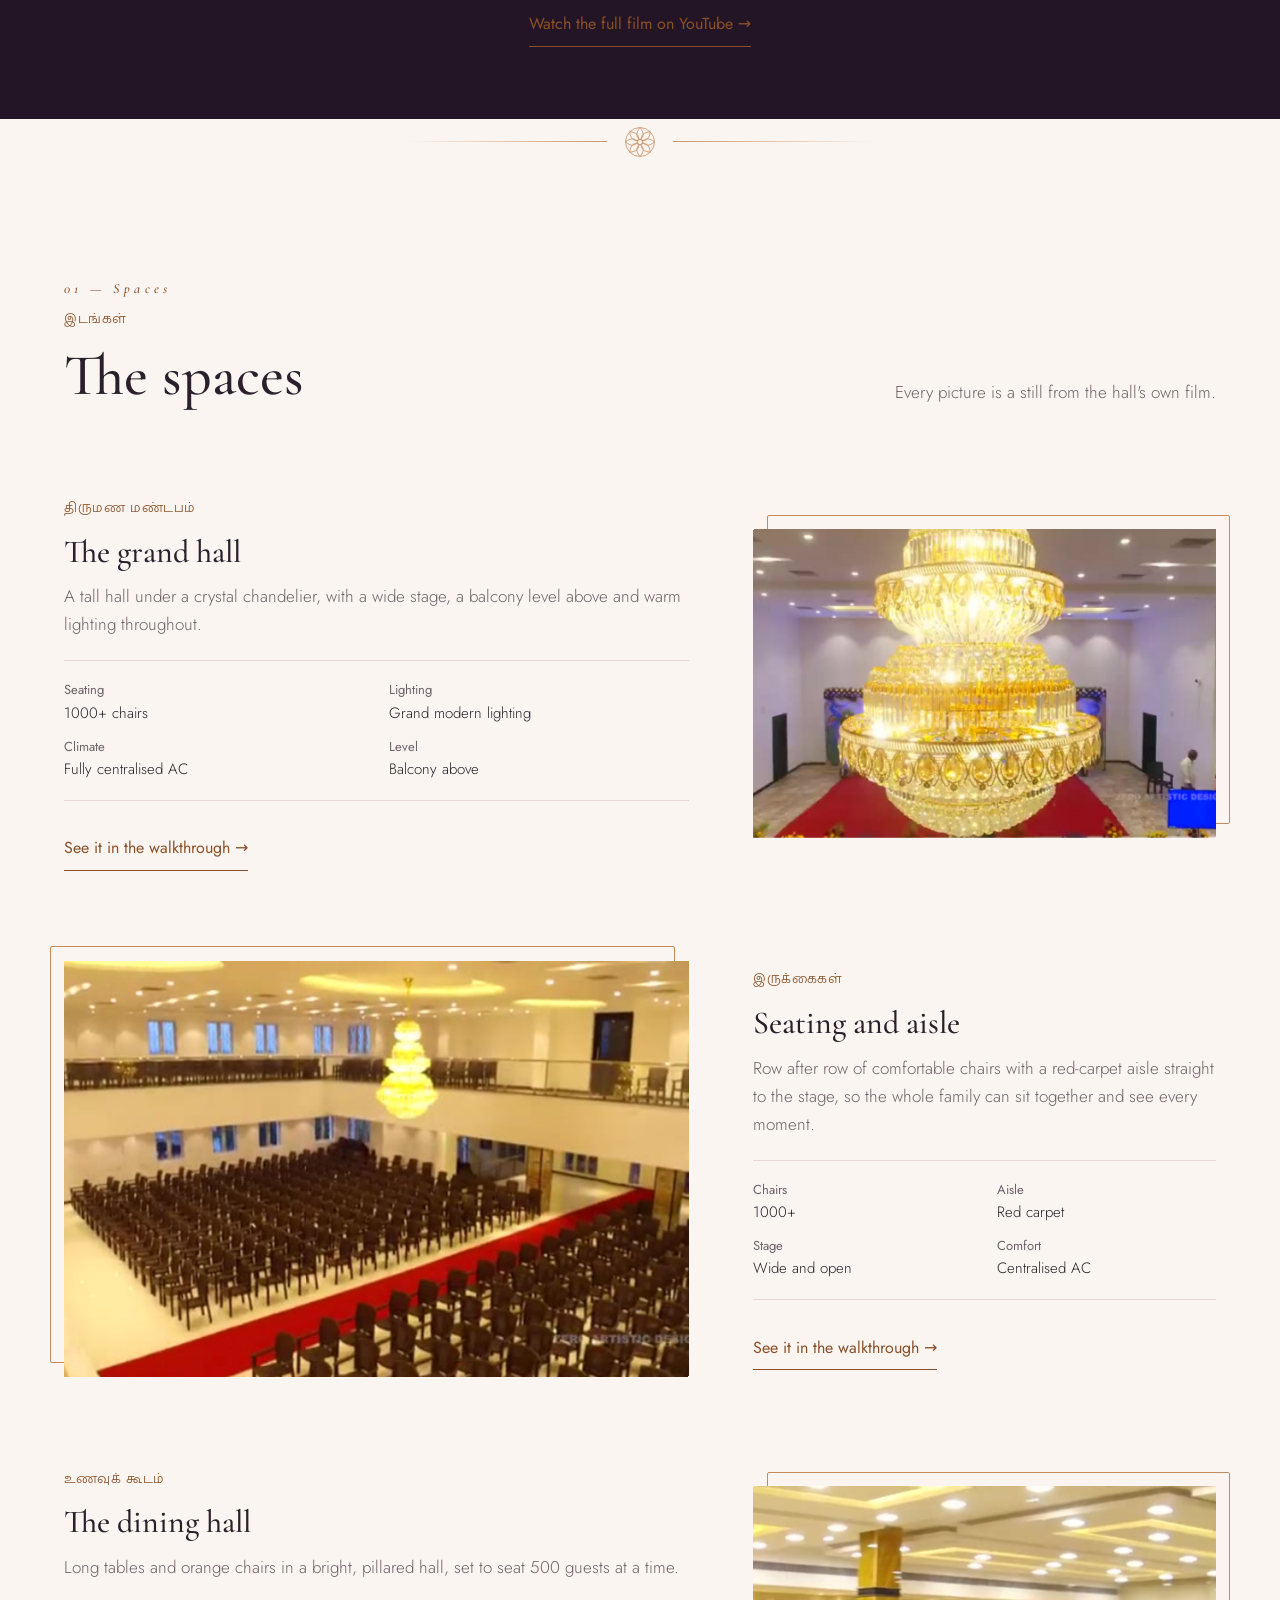
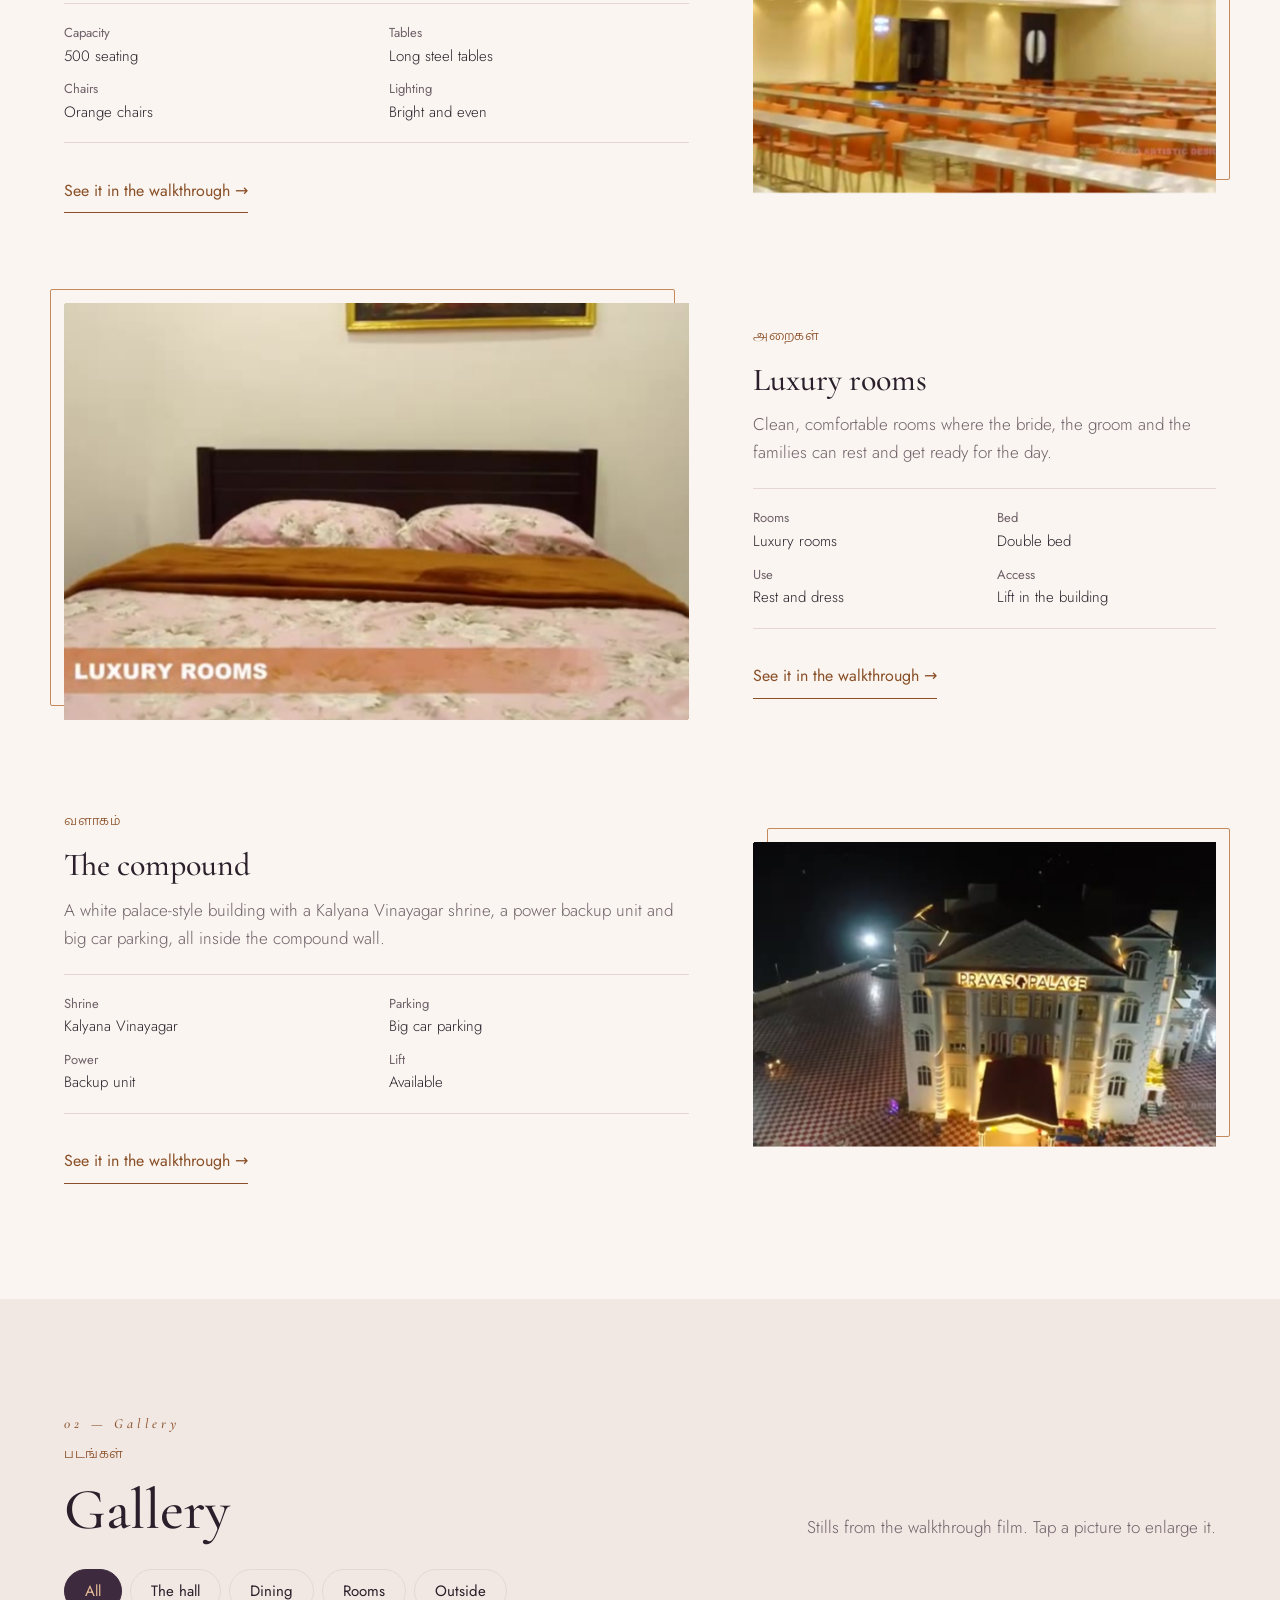
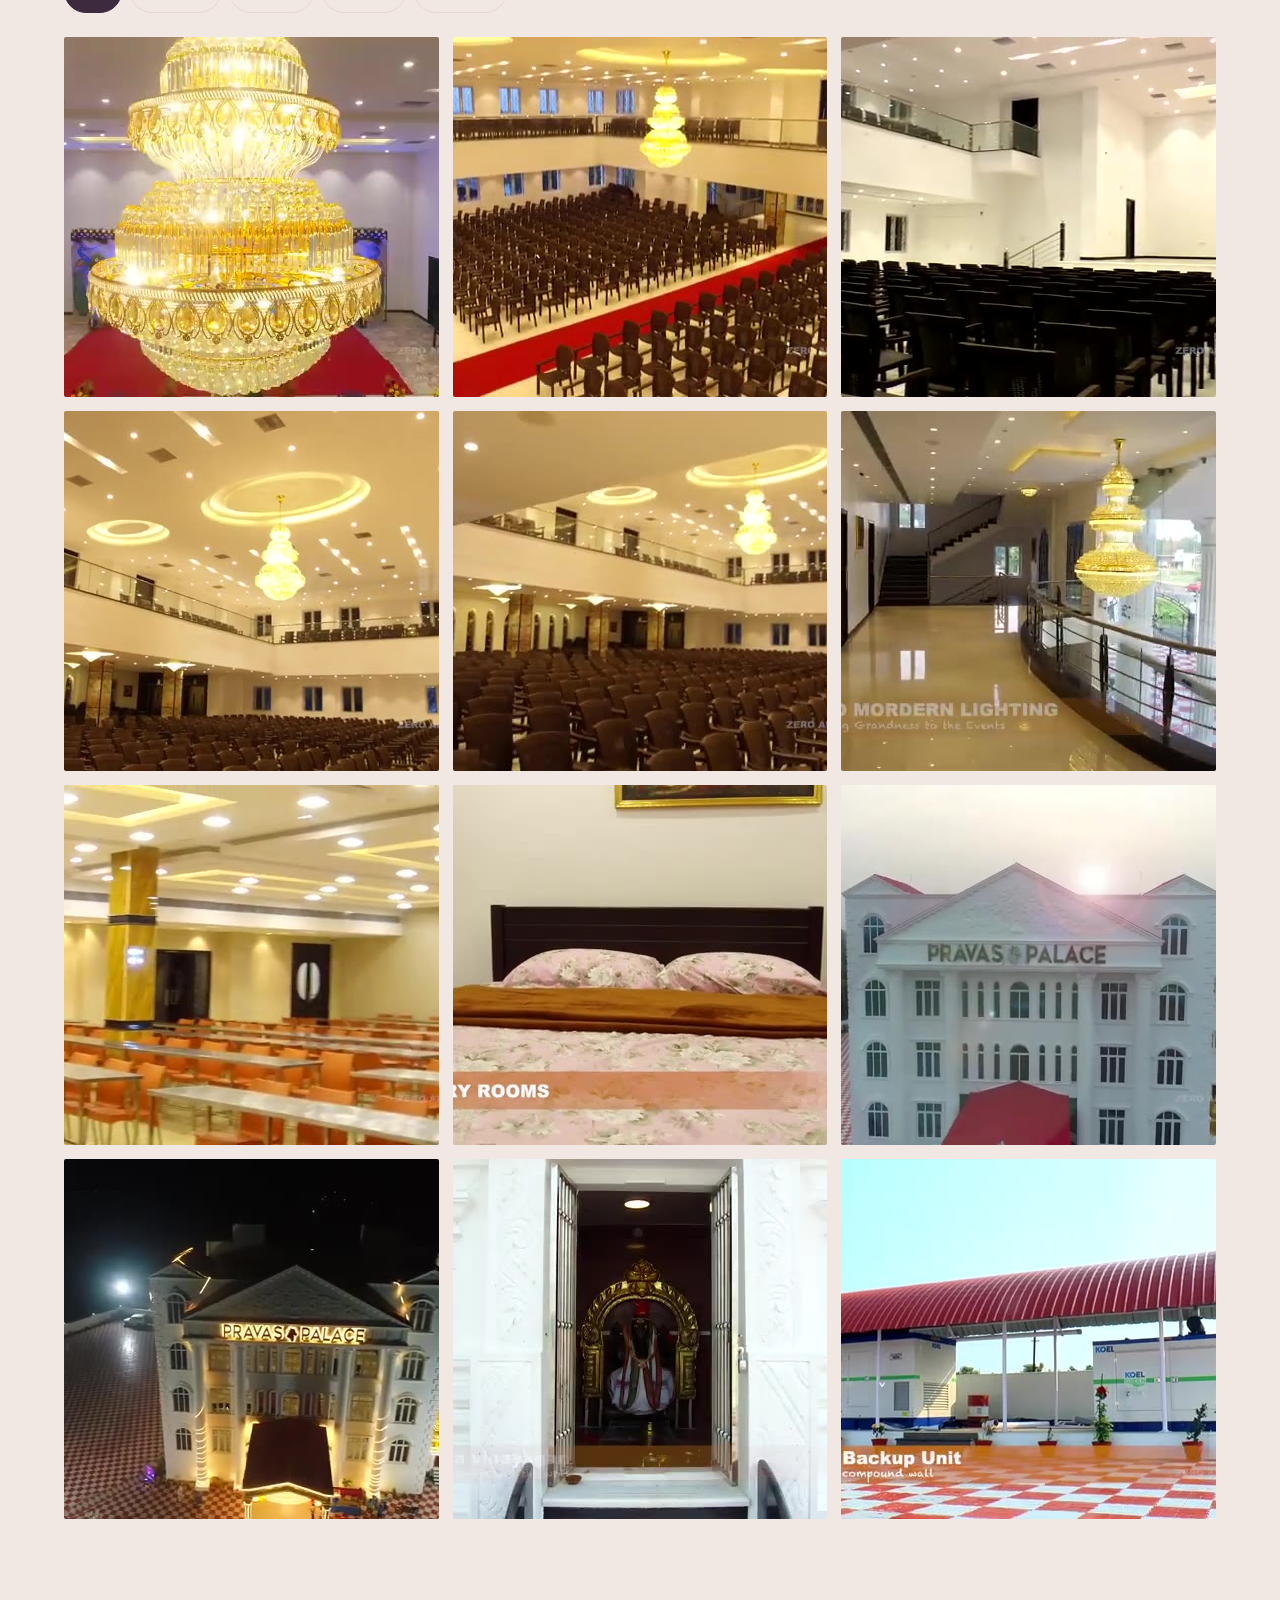
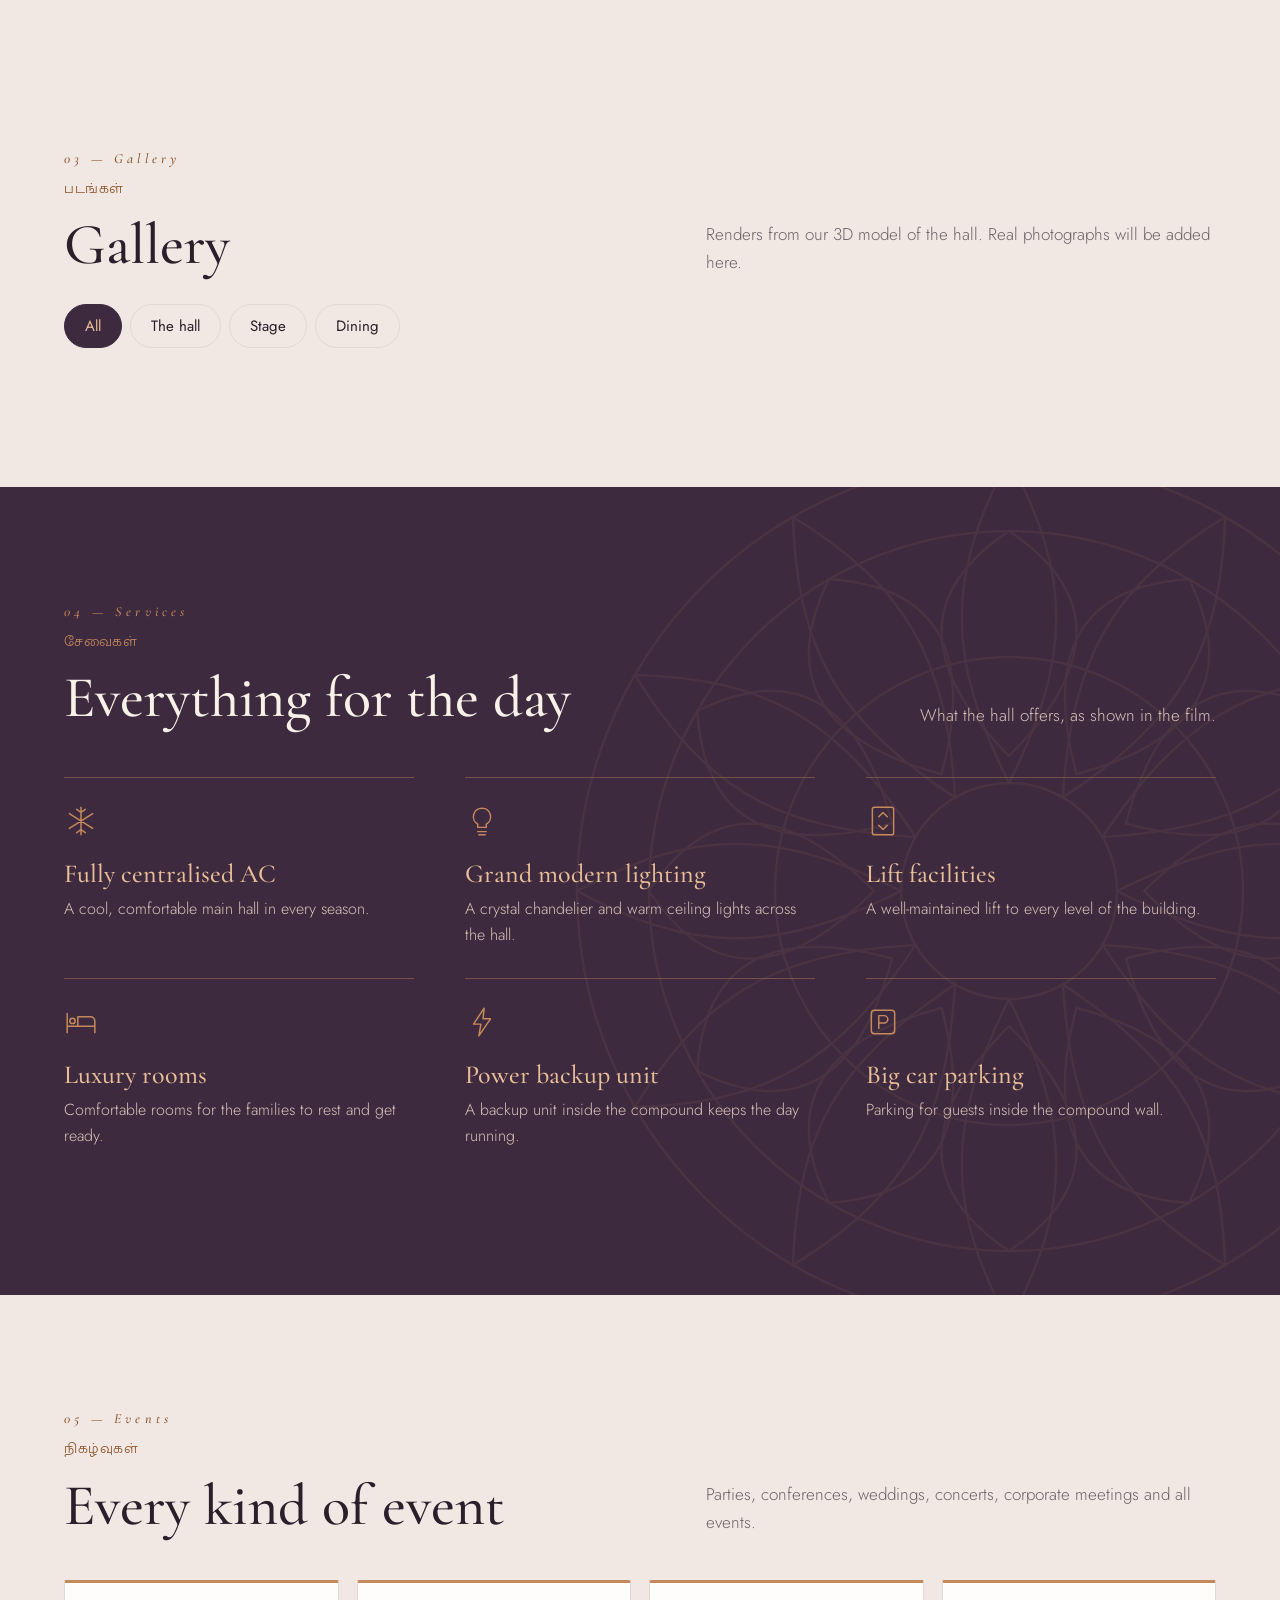
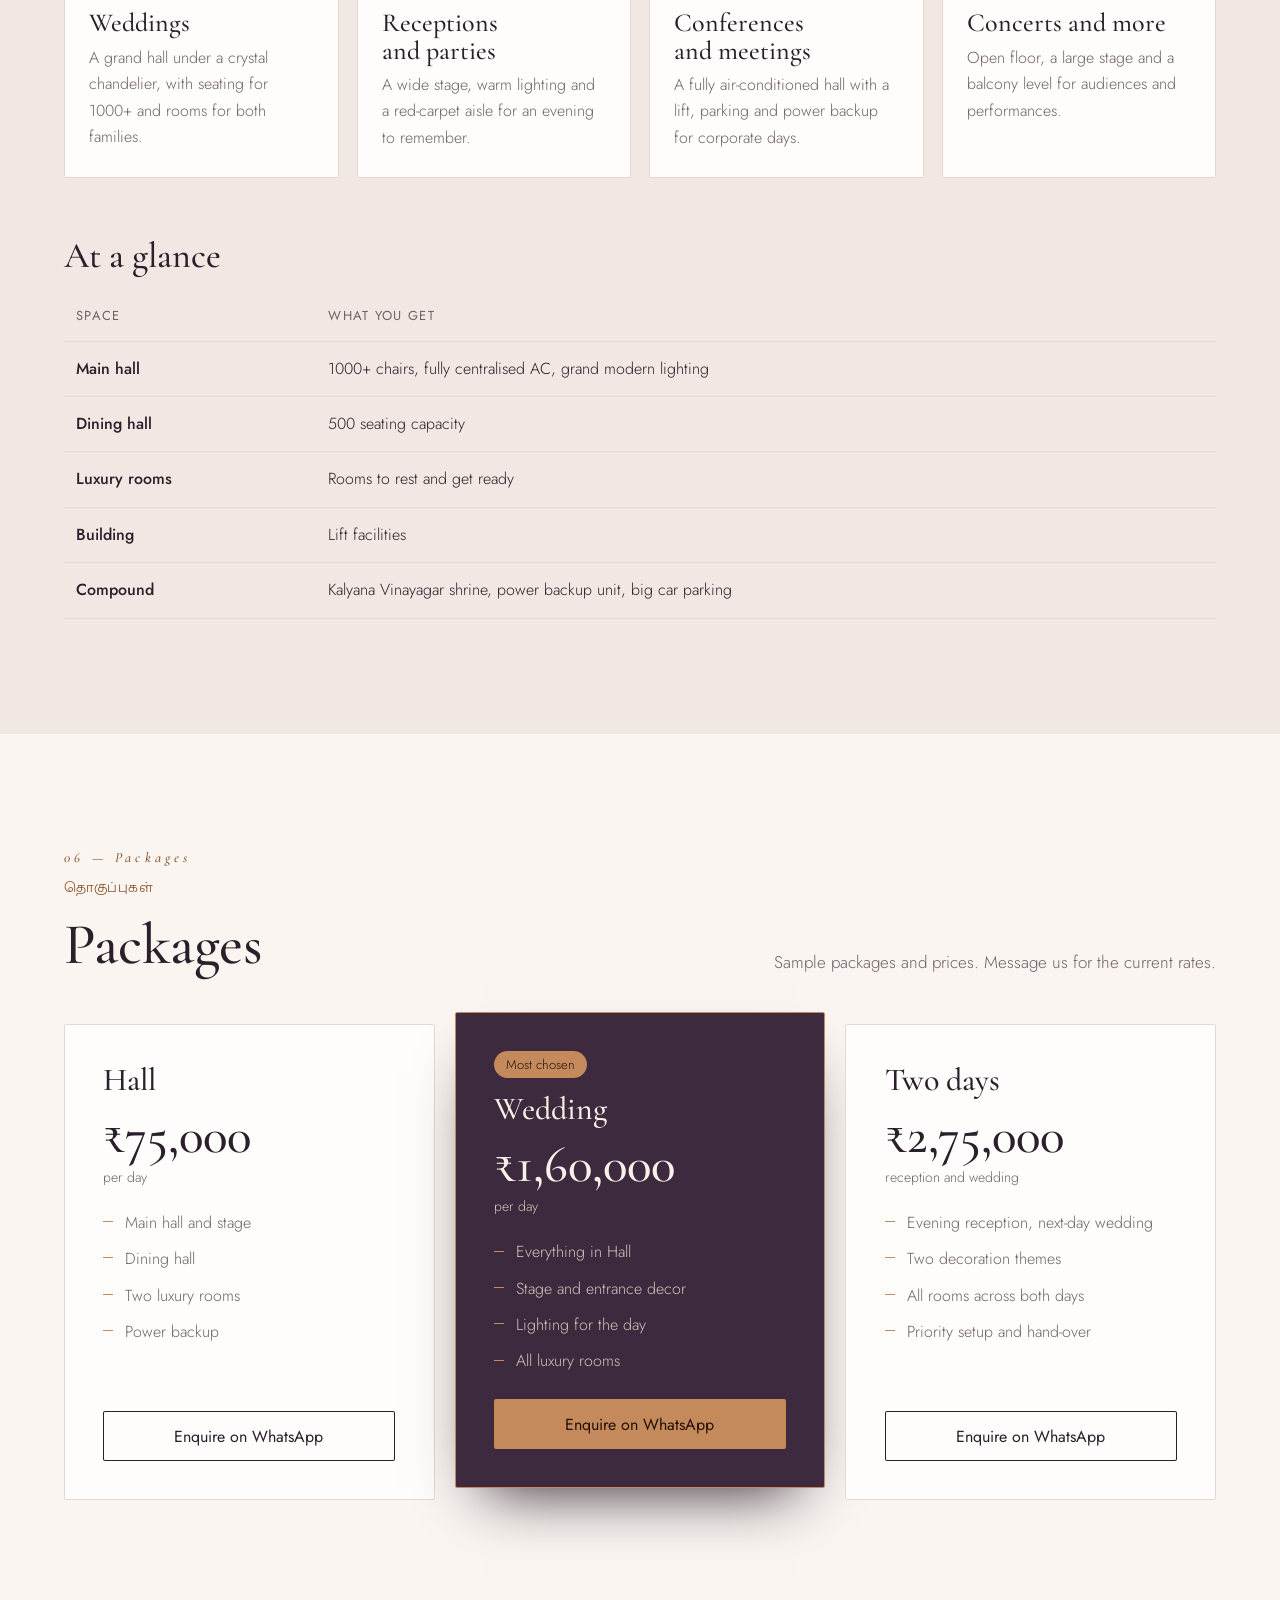
==== commit adc31856: "Opening: night building, chandelier, main hall with slow motion and crossfades Co-Authored-By: Claud" ====
--- a/pravas-palace/index.html
+++ b/pravas-palace/index.html
@@ -237,7 +237,7 @@
 </nav>
 
 <header class="hero" id="top">
-  <video autoplay muted playsinline preload="auto" poster="media/img/exterior-day.jpg" aria-label="Pravas Palace building and hall"><source src="media/hero.mp4" type="video/mp4"></video>
+  <video autoplay muted playsinline preload="auto" poster="media/img/hero-poster.jpg" aria-label="Pravas Palace building and hall"><source src="media/hero.mp4" type="video/mp4"></video>
   <div class="scrim"></div>
   <div class="hcopy">
     <div>
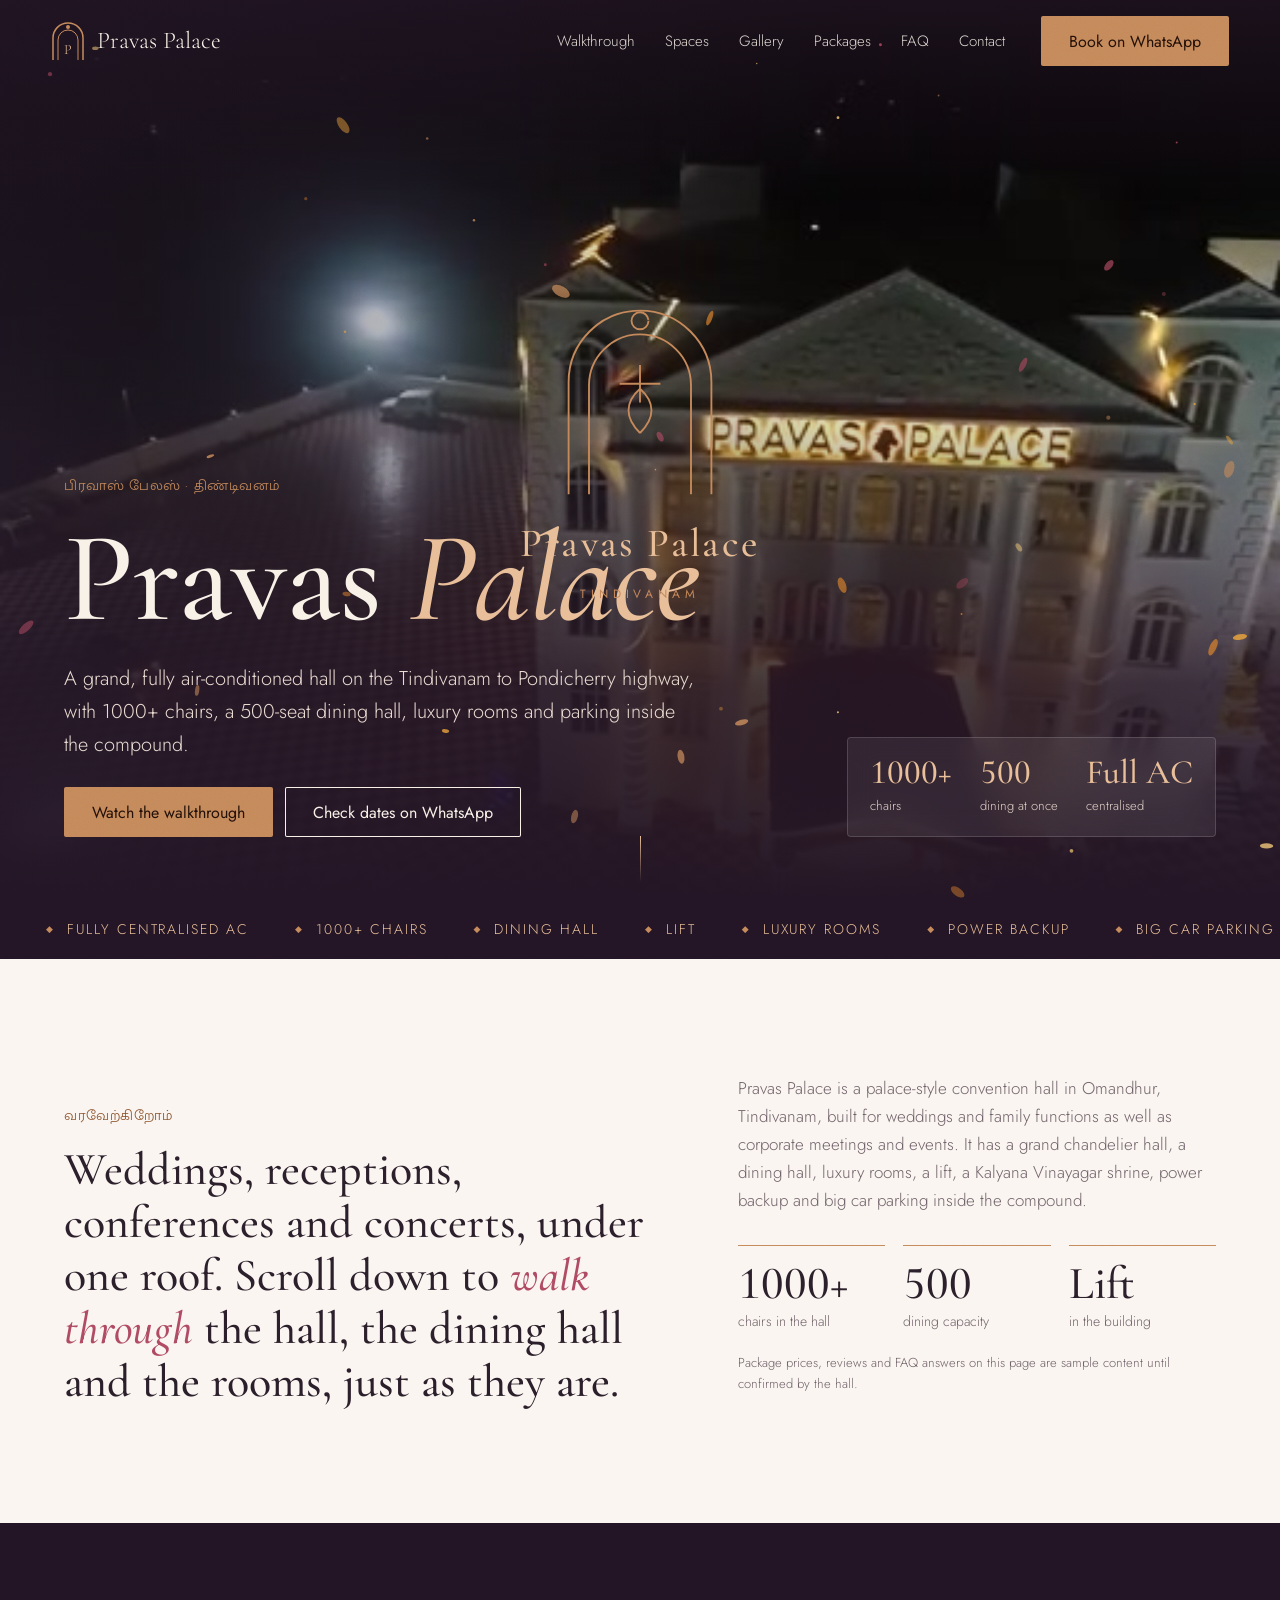
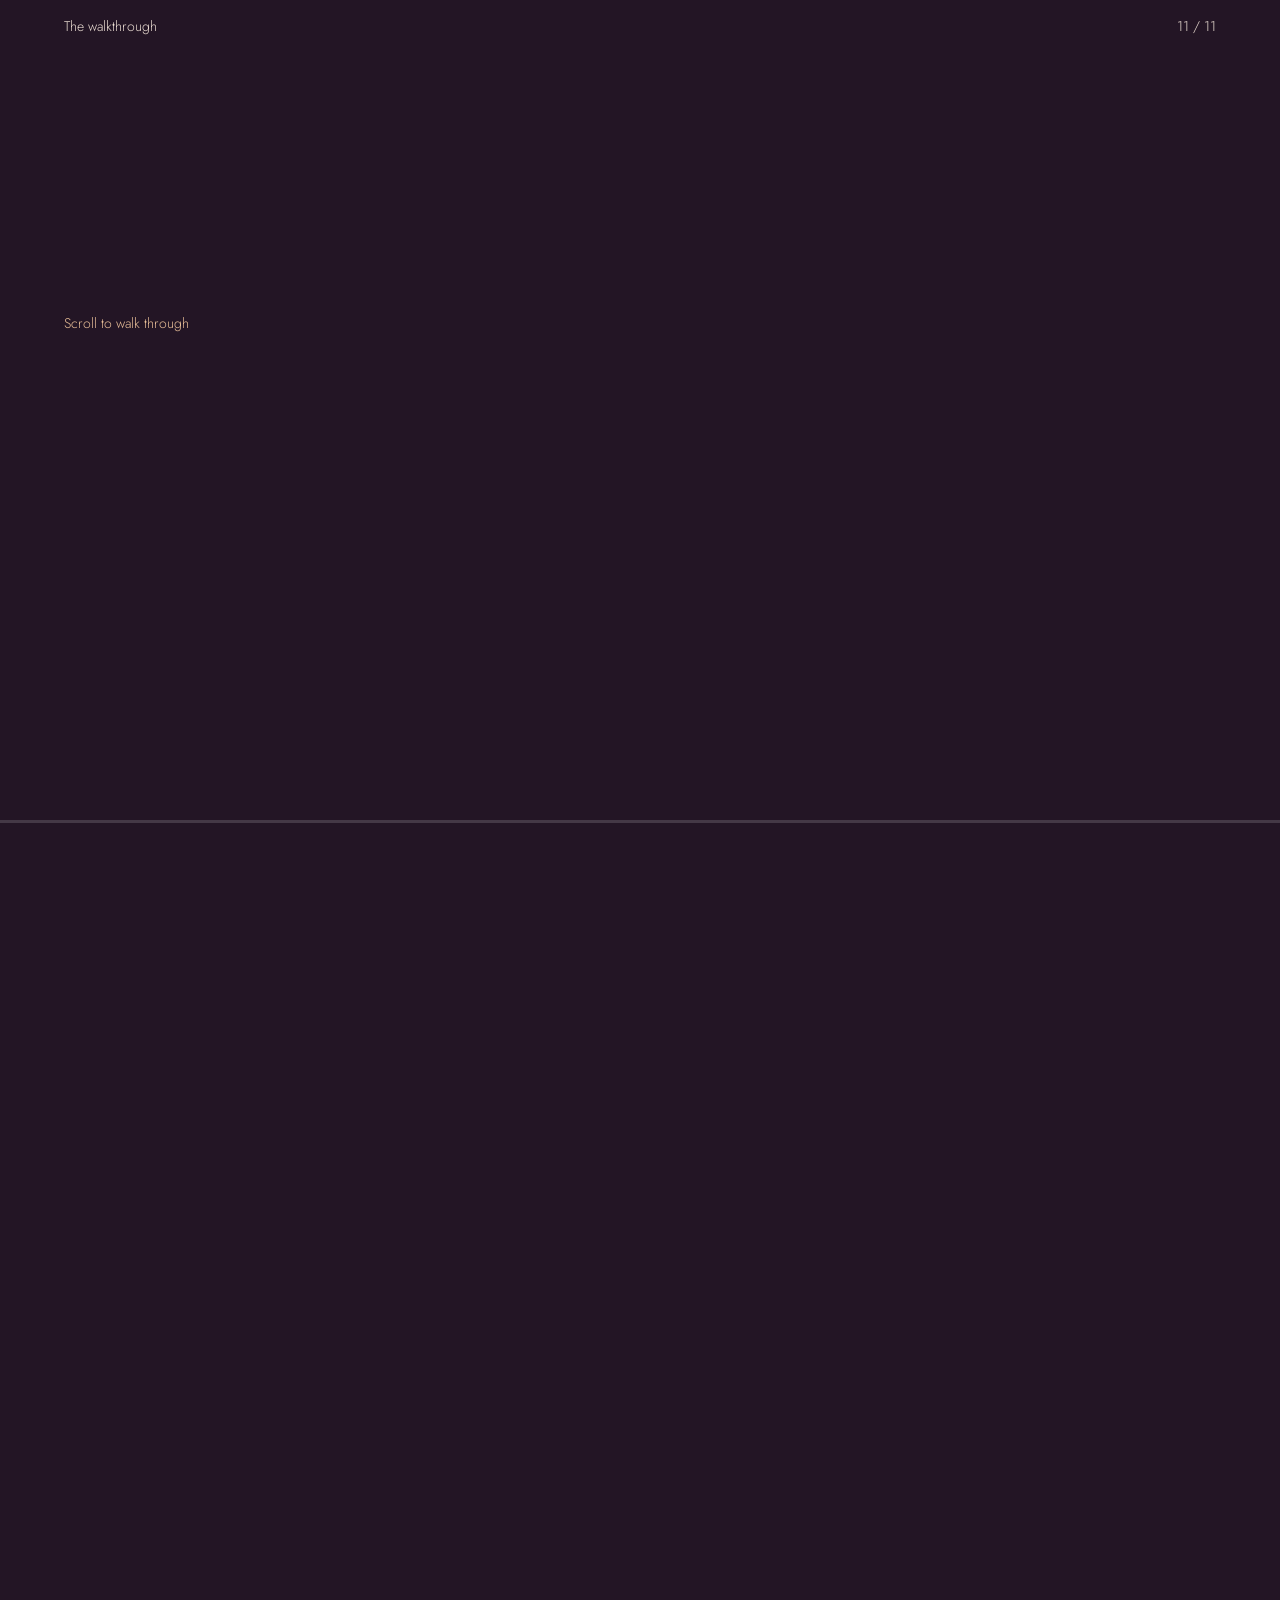
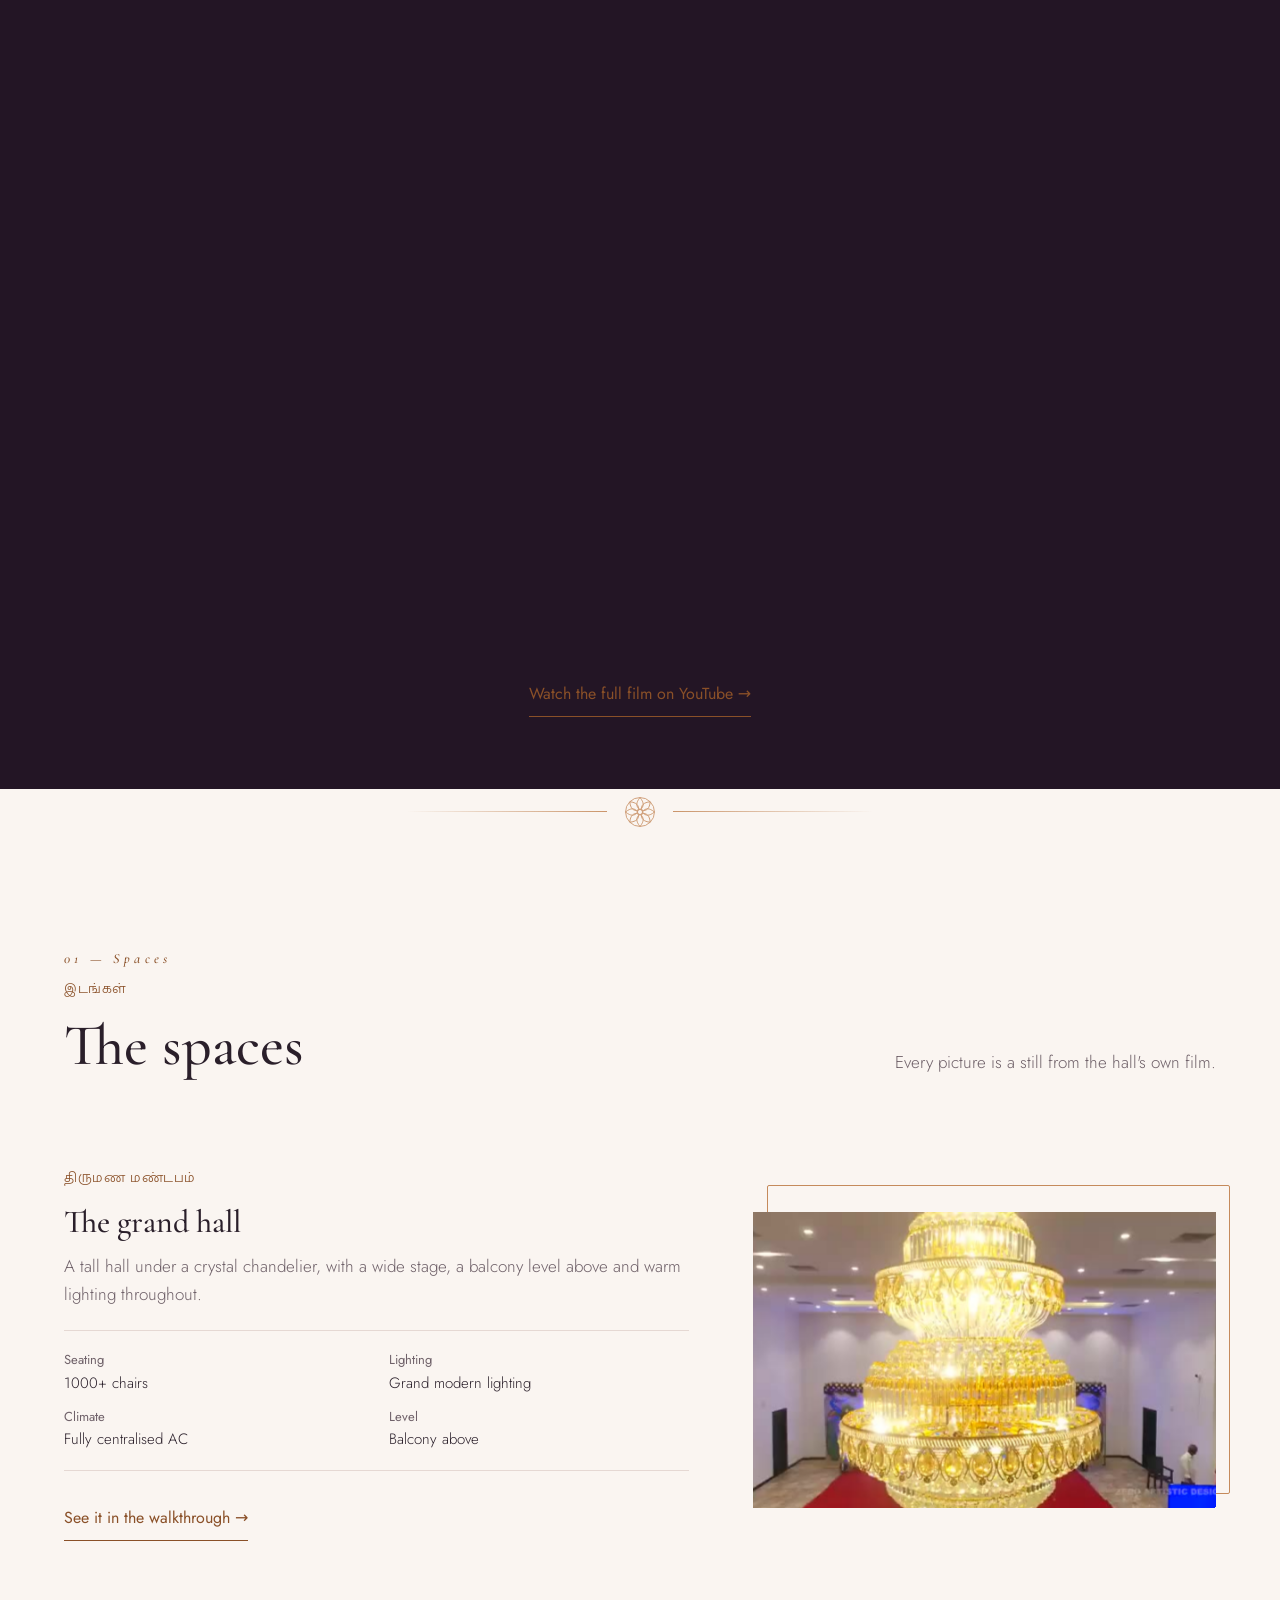
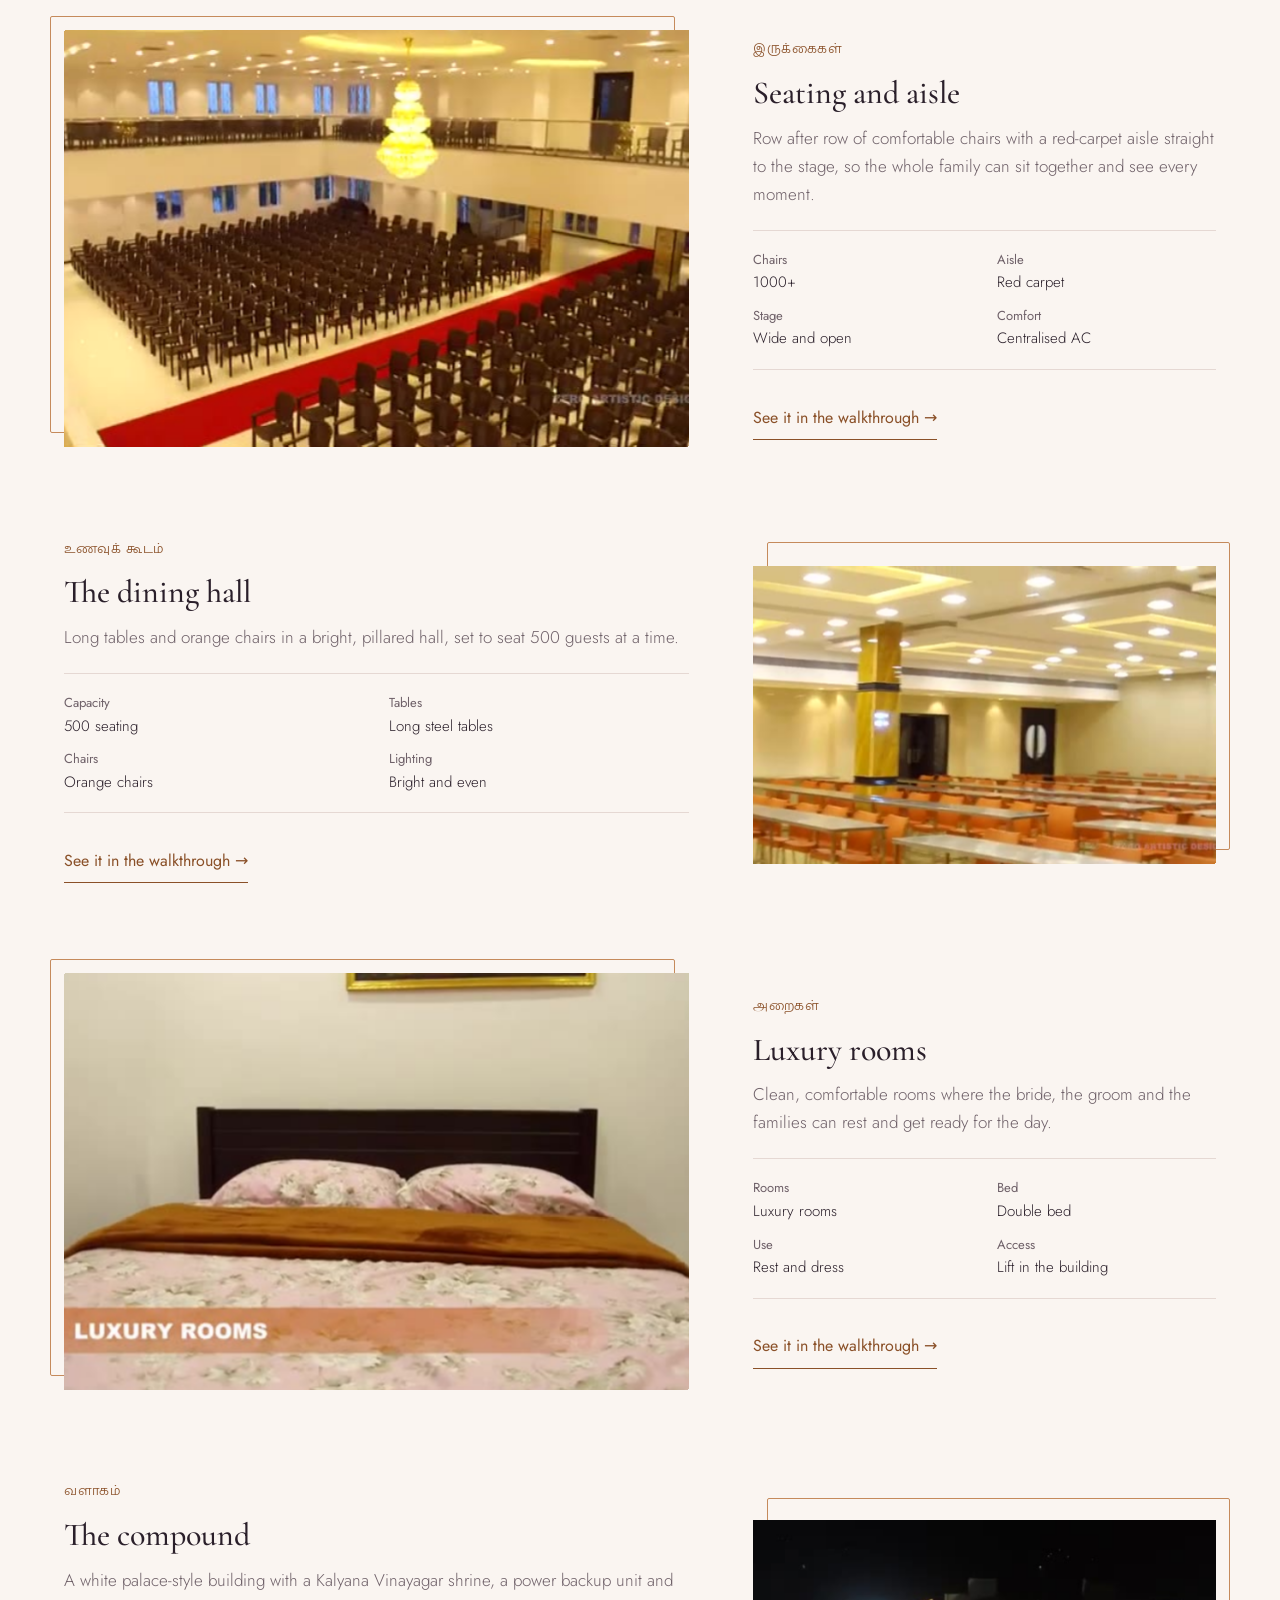
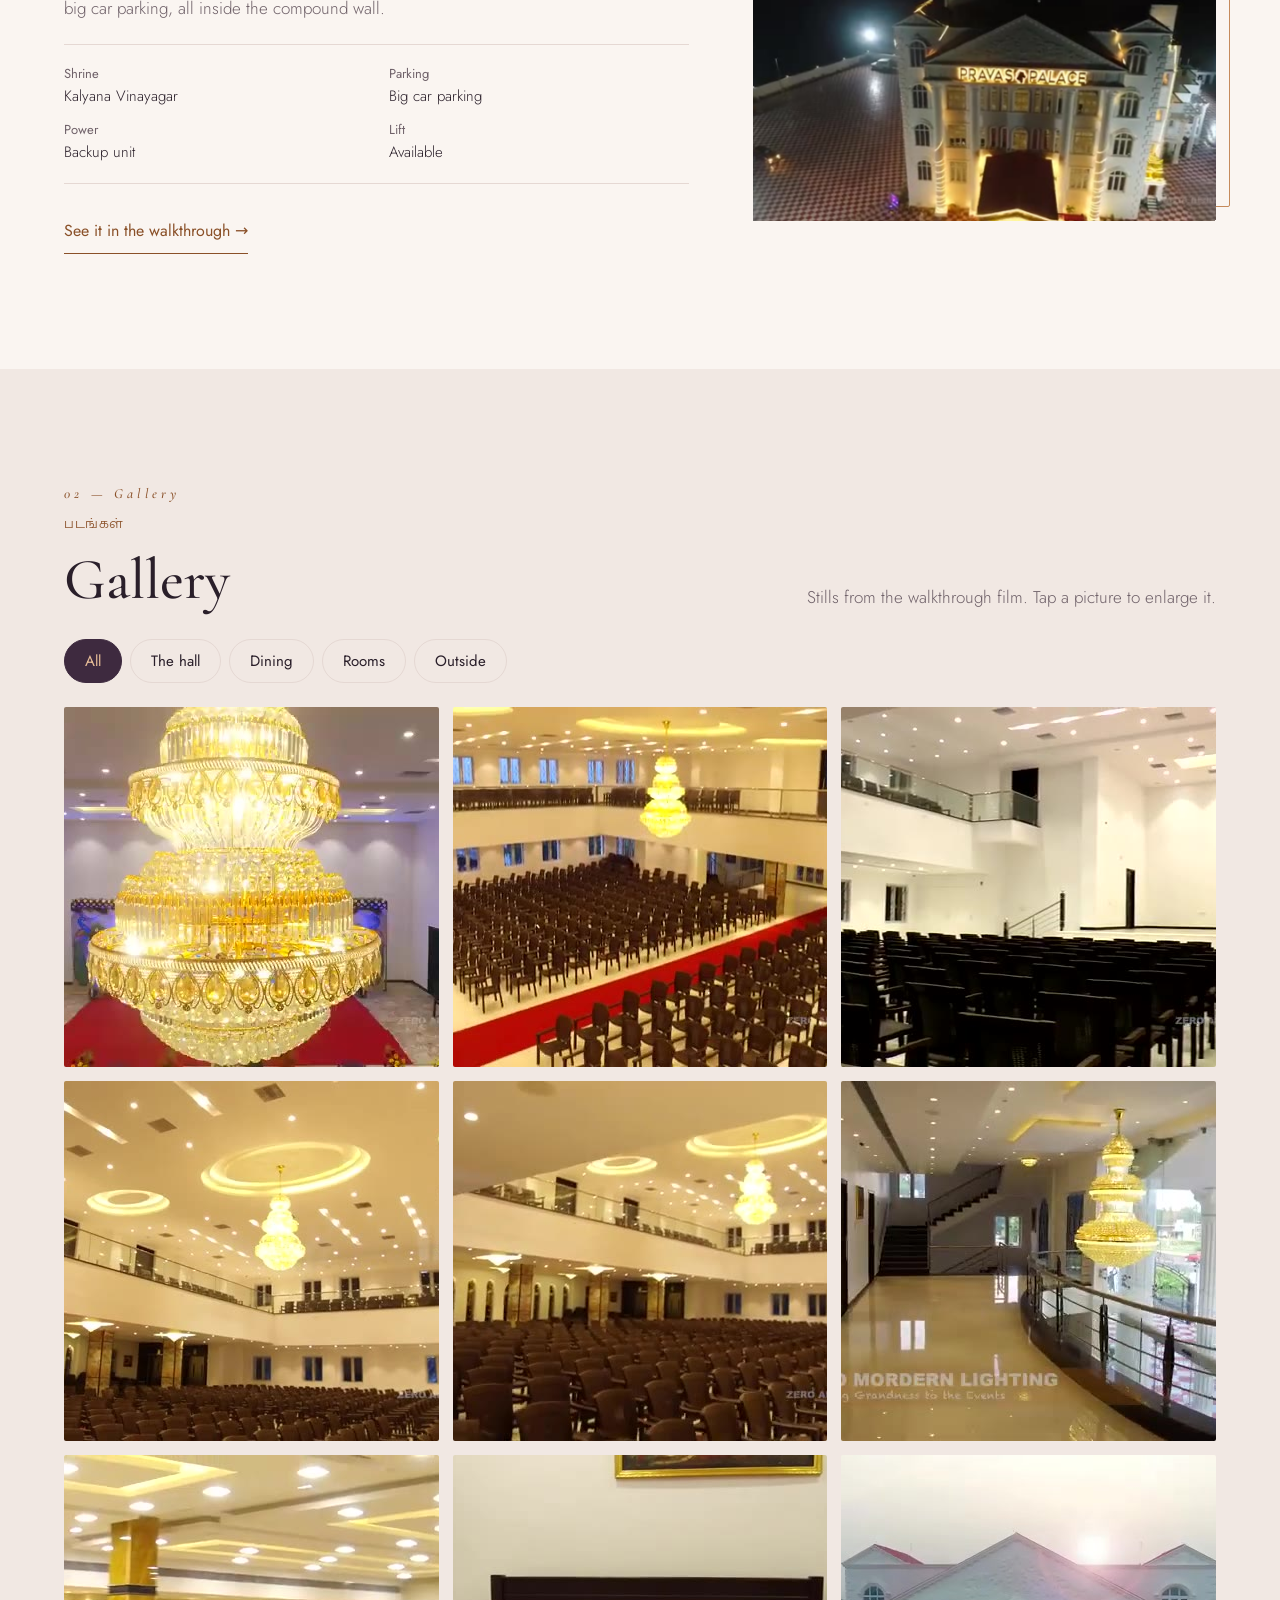
==== commit e5bbe3f4: "Slow scroll film, cut lift-door shots and stray frames, move captions to top Co-Authored-By: Claude " ====
--- a/pravas-palace/index.html
+++ b/pravas-palace/index.html
@@ -205,11 +205,11 @@
 .hero video{position:absolute;inset:0;width:100%;height:100%;object-fit:cover}
 .hero .scrim{background:linear-gradient(180deg,color-mix(in srgb,var(--abyss) 70%,transparent) 0,transparent 22%,transparent 40%,color-mix(in srgb,var(--abyss) 85%,transparent) 76%,var(--abyss) 100%),linear-gradient(90deg,color-mix(in srgb,var(--abyss) 60%,transparent) 0,transparent 65%)}
 /* scroll film */
-.film{position:relative;height:720vh;background:var(--abyss);color:var(--ivory)}
+.film{position:relative;height:1150vh;background:var(--abyss);color:var(--ivory)}
 .film .pin{position:sticky;top:0;height:100svh;overflow:hidden}
 .film video{position:absolute;inset:0;width:100%;height:100%;object-fit:cover;background:var(--abyss)}
-.film .shade{position:absolute;inset:0;pointer-events:none;background:linear-gradient(180deg,color-mix(in srgb,var(--abyss) 70%,transparent),transparent 25%,transparent 40%,color-mix(in srgb,var(--abyss) 92%,transparent))}
-.film .cap{position:absolute;left:max(5vw,18px);right:max(5vw,18px);bottom:clamp(44px,9vh,96px);transition:opacity .35s,transform .35s}
+.film .shade{position:absolute;inset:0;pointer-events:none;background:linear-gradient(180deg,color-mix(in srgb,var(--abyss) 82%,transparent),color-mix(in srgb,var(--abyss) 45%,transparent) 38%,transparent 62%,color-mix(in srgb,var(--abyss) 40%,transparent))}
+.film .cap{position:absolute;left:max(5vw,18px);right:max(5vw,18px);top:clamp(140px,21vh,210px);transition:opacity .35s,transform .35s}
 .film .cap.swap{opacity:0;transform:translateY(10px)}
 .film .cap small{display:block;font-size:14px;letter-spacing:.18em;text-transform:uppercase;color:var(--gold2);margin-bottom:10px}
 .film .cap h3{font-size:clamp(40px,7vw,92px);line-height:1}
@@ -217,7 +217,7 @@
 .film .top{position:absolute;top:92px;left:max(5vw,18px);right:max(5vw,18px);display:flex;justify-content:space-between;align-items:center;gap:16px;font-size:14px;color:#eadcd2}
 .film .bar{position:absolute;left:0;bottom:0;height:3px;width:100%;background:#ffffff26}
 .film .bar i{display:block;height:100%;width:0;background:var(--gold)}
-.film .hintx{position:absolute;right:max(5vw,18px);bottom:clamp(44px,9vh,96px);font-size:14px;color:var(--gold2);transition:opacity .4s}
+.film .hintx{position:absolute;left:max(5vw,18px);top:calc(clamp(140px,21vh,210px) + clamp(130px,18vw,200px));font-size:14px;color:var(--gold2);transition:opacity .4s}
 .film.static{height:auto;padding:clamp(64px,9vw,128px) max(5vw,18px)}
 .film.static .pin{position:relative;height:auto;aspect-ratio:16/9;max-width:1100px;margin:0 auto}
 .film.static .shade,.film.static .cap,.film.static .top,.film.static .bar,.film.static .hintx{display:none}
@@ -436,7 +436,7 @@
 document.querySelectorAll('.reveal').forEach(el=>io.observe(el));
 
 /* scroll film: scrolling moves the video forward and backward */
-const CH=[[0,'Arrival','The Pravas Palace building'],[6,'The grand hall','A crystal chandelier over the stage'],[11,'Grand modern lighting','Warm lights across the ceiling'],[17,'Lift facilities','A well-maintained lift'],[21,'Fully centralised AC','Cool, comfortable seating'],[29,'1000+ chairs','Comfortable seating for every guest'],[35,'Kalyana Vinayagar','Inside the compound wall'],[42,'Power backup unit','Lights and AC stay on'],[45,'Big car parking','Inside the compound wall'],[52,'The dining hall','500 seating capacity'],[60,'Luxury rooms','Rest and get ready'],[66,'The hall, once more','Balcony, chandelier and seating']];
+const CH=[[0,"Arrival","The Pravas Palace building"],[3.0,"The grand hall","A crystal chandelier over the stage"],[6.1,"Grand modern lighting","Warm lights across the ceiling"],[12.1,"Fully centralised AC","Cool, comfortable seating"],[20.1,"1000+ chairs","Comfortable seating for every guest"],[26.1,"Kalyana Vinayagar","Inside the compound wall"],[33.1,"Power backup unit","Lights and AC stay on"],[36.1,"Big car parking","Inside the compound wall"],[43.1,"The dining hall","500 seating capacity"],[51.1,"Luxury rooms","Rest and get ready"],[57.1,"The hall, once more","Balcony, chandelier and seating"]];
 const film=$('film'),fv=$('fv'),cap=$('fcap');
 if(matchMedia('(prefers-reduced-motion: reduce)').matches){film.classList.add('static');fv.controls=true;fv.muted=true;}
 else{
@@ -447,7 +447,7 @@
  addEventListener('scroll',calc,{passive:true});addEventListener('resize',calc);fv.addEventListener('loadedmetadata',calc);
  new IntersectionObserver(es=>{on=es[0].isIntersecting;if(on)calc();}).observe(film);
  set(0);$('ftitle').textContent=CH[0][1];$('fsub').textContent=CH[0][2];
- (function loop(){requestAnimationFrame(loop);if(!on)return;cur+=(target-cur)*.12;if(Math.abs(cur-target)<.01)cur=target;if(!fv.seeking&&Math.abs(fv.currentTime-cur)>.02)fv.currentTime=cur;})();
+ (function loop(){requestAnimationFrame(loop);if(!on)return;cur+=(target-cur)*.055;if(Math.abs(cur-target)<.01)cur=target;if(!fv.seeking&&Math.abs(fv.currentTime-cur)>.02)fv.currentTime=cur;})();
 }
 
 /* whatsapp */
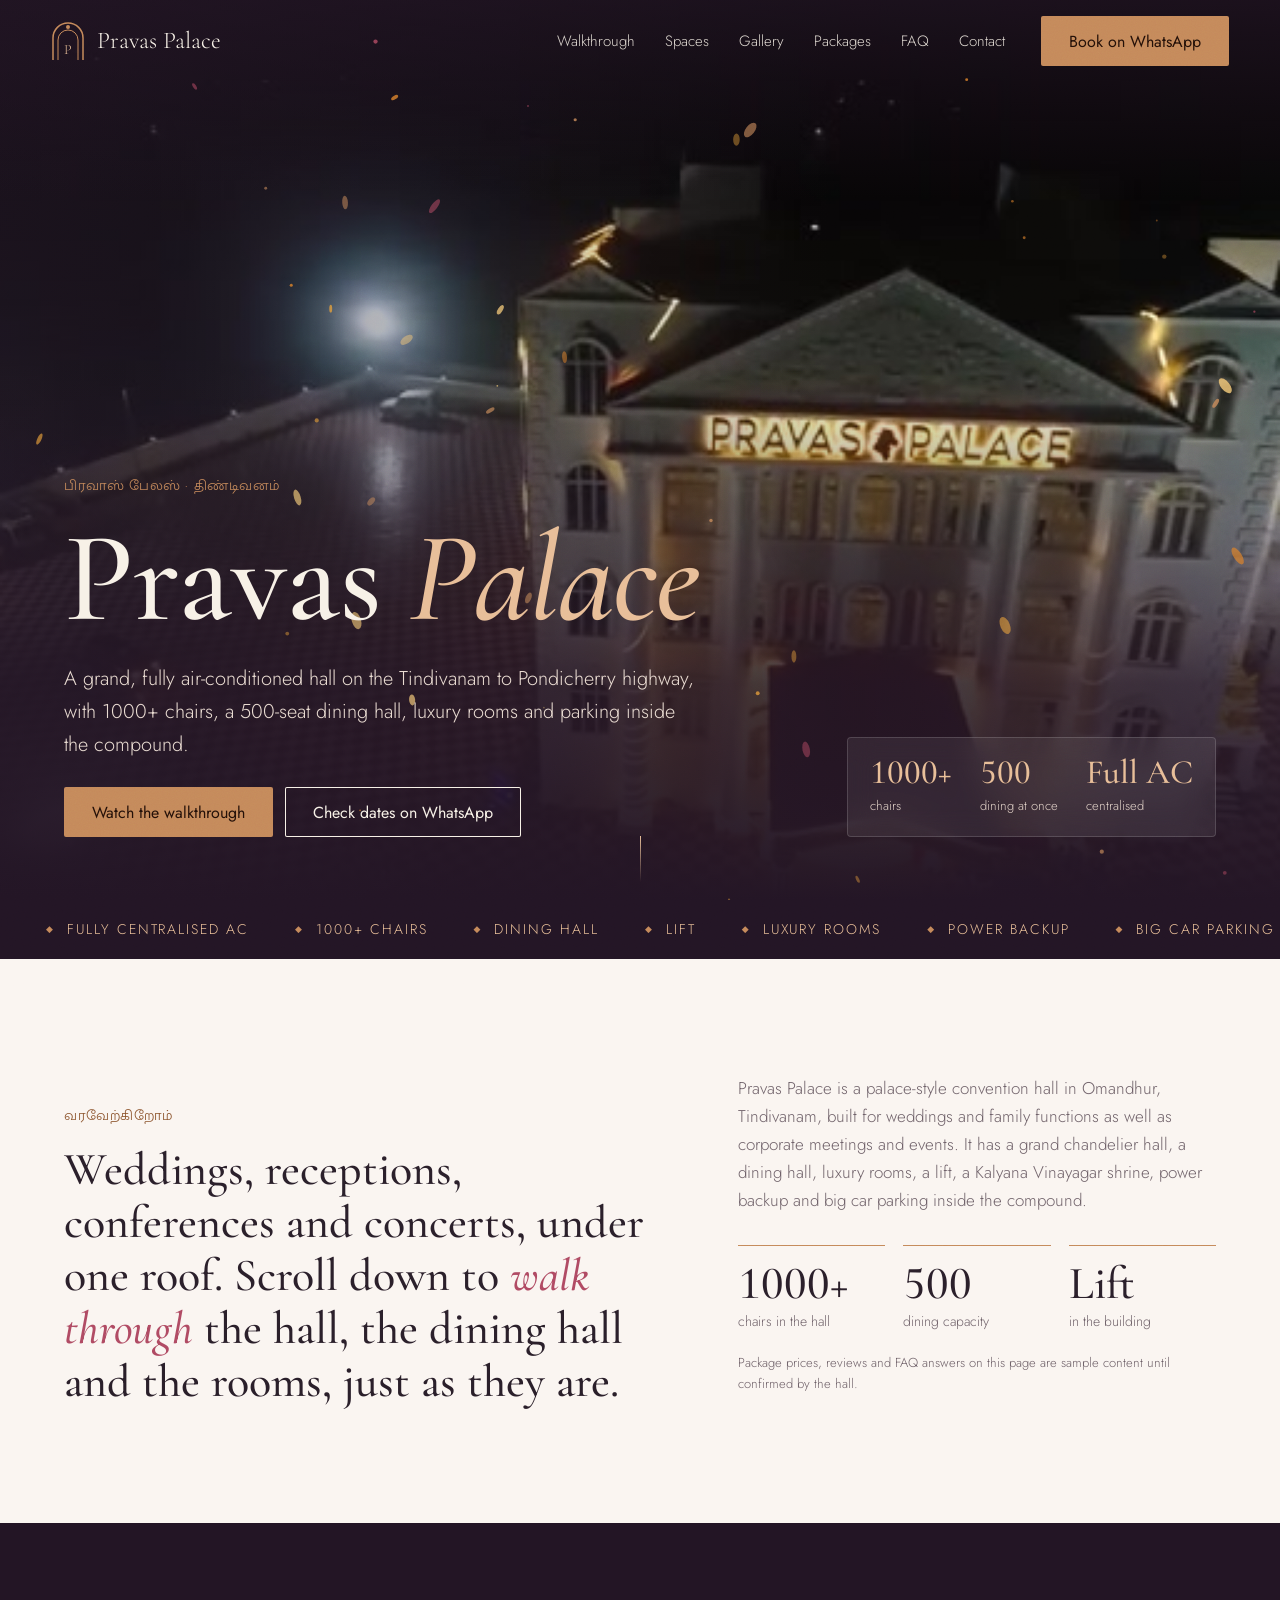
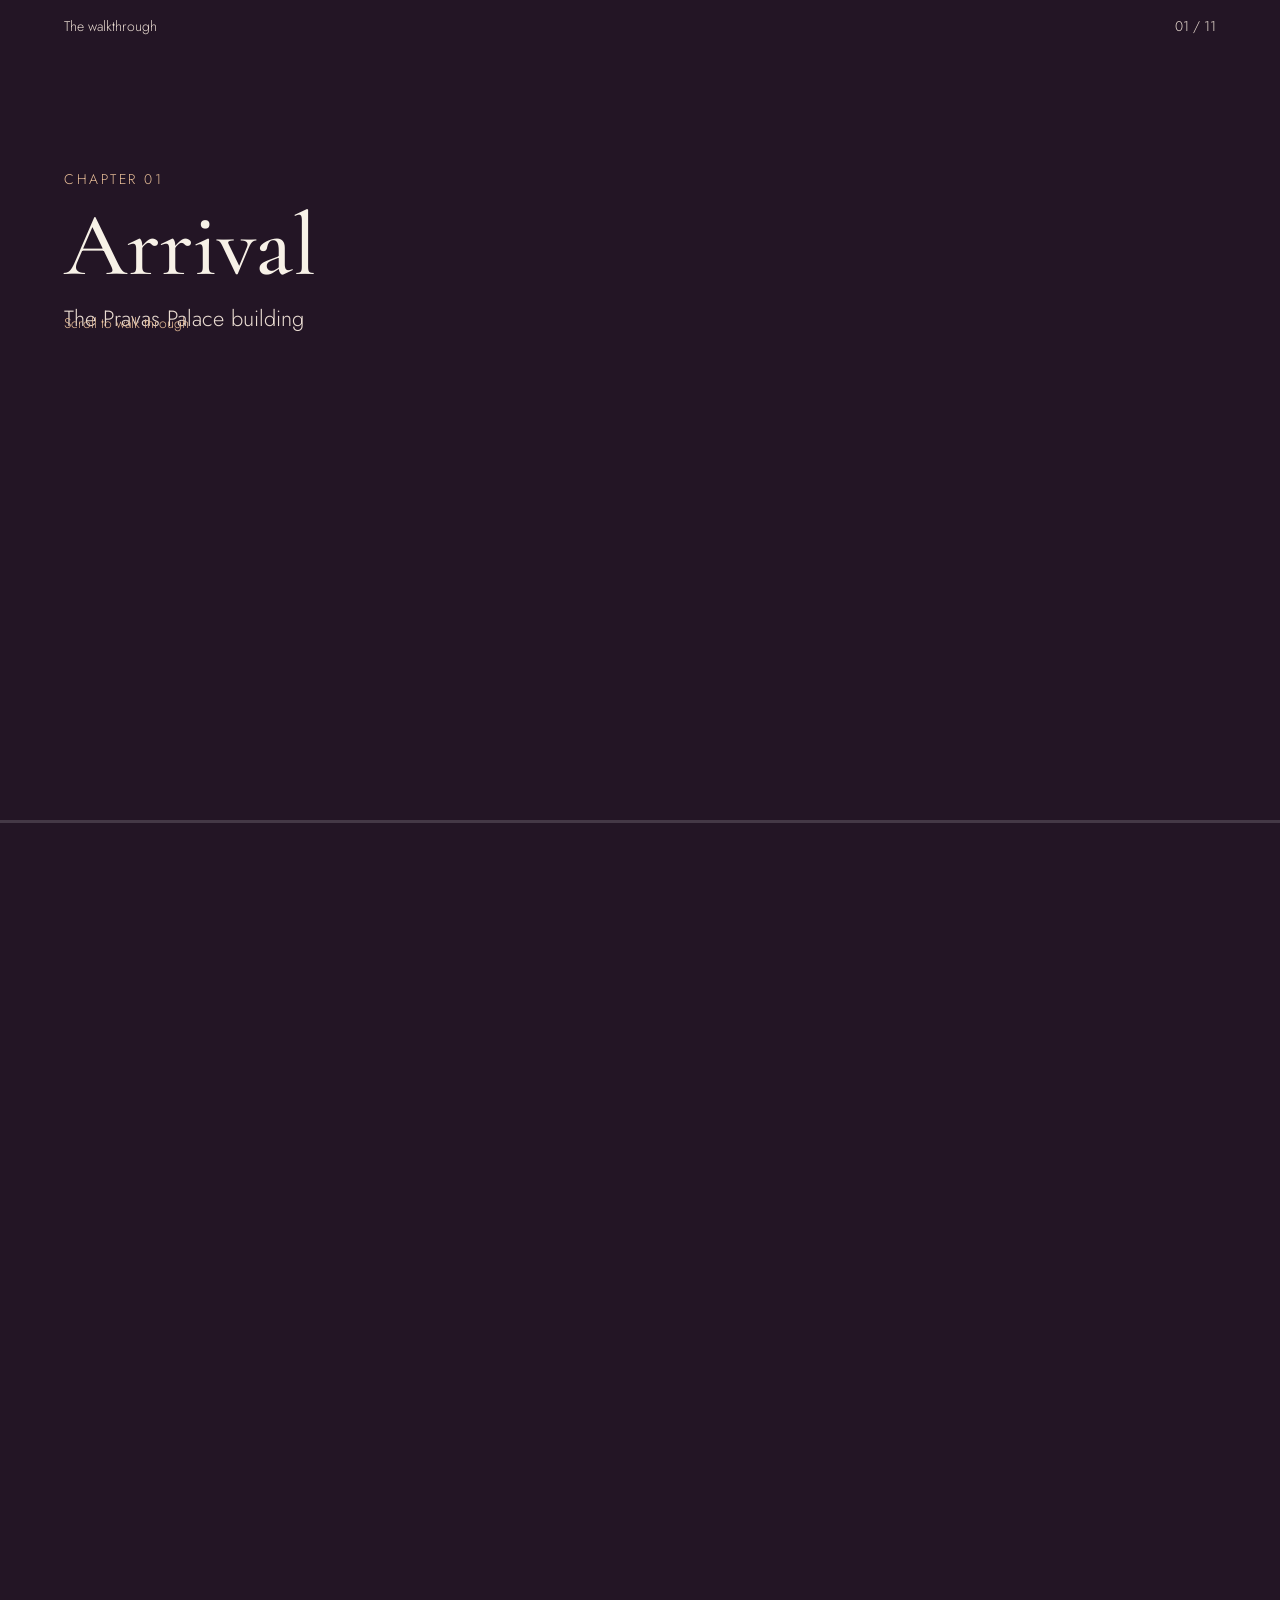
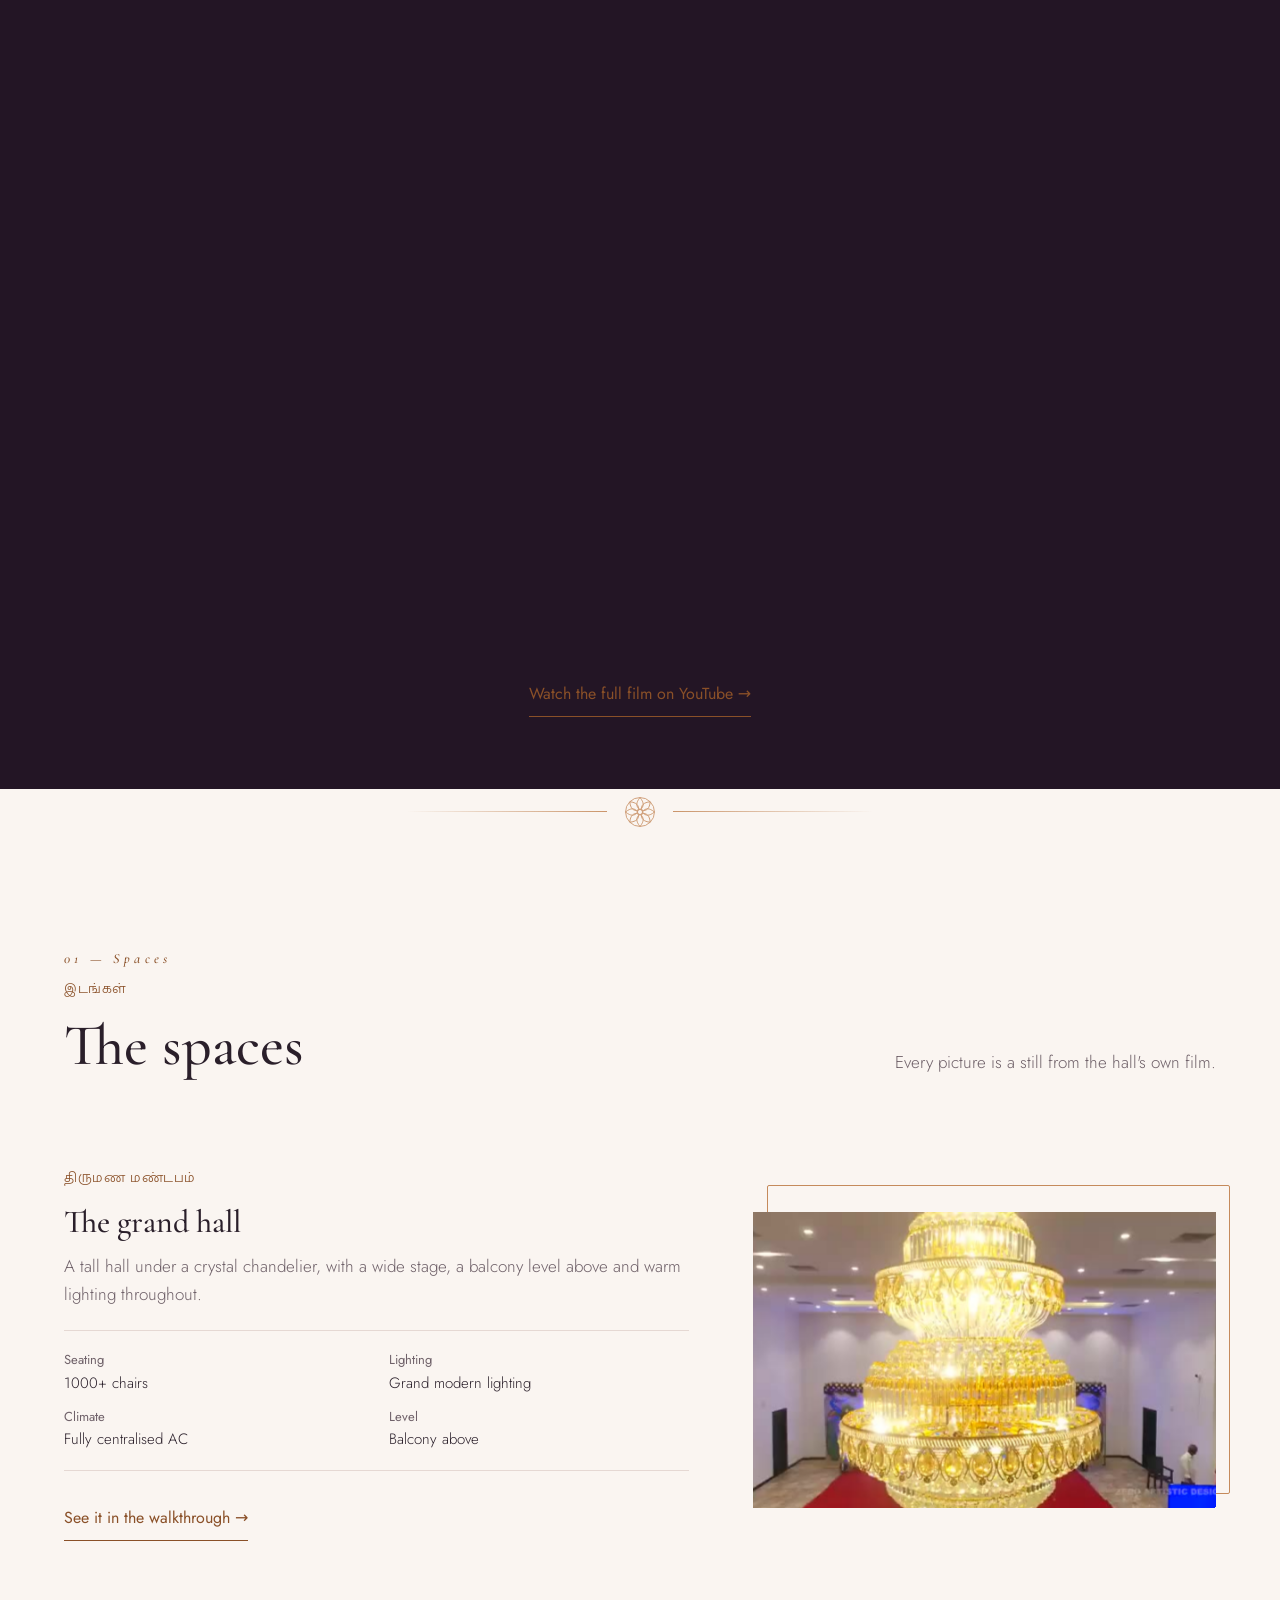
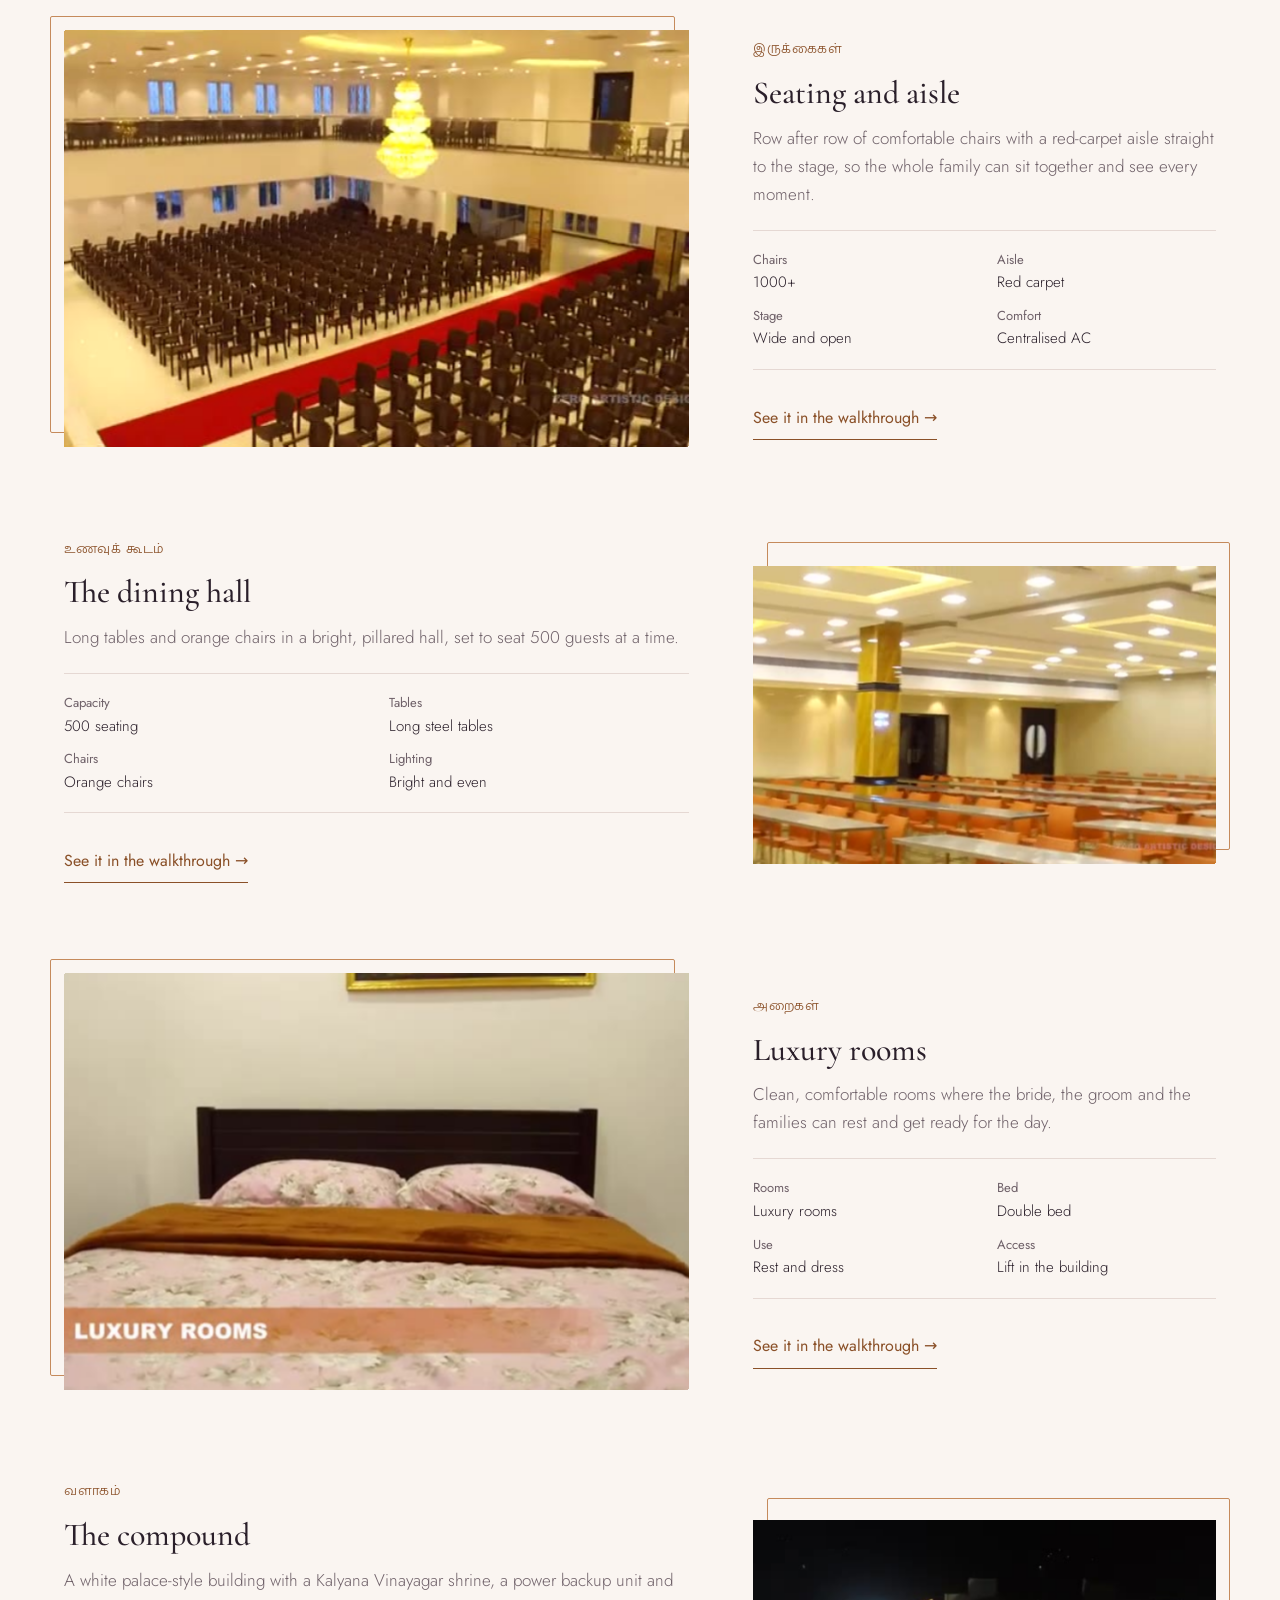
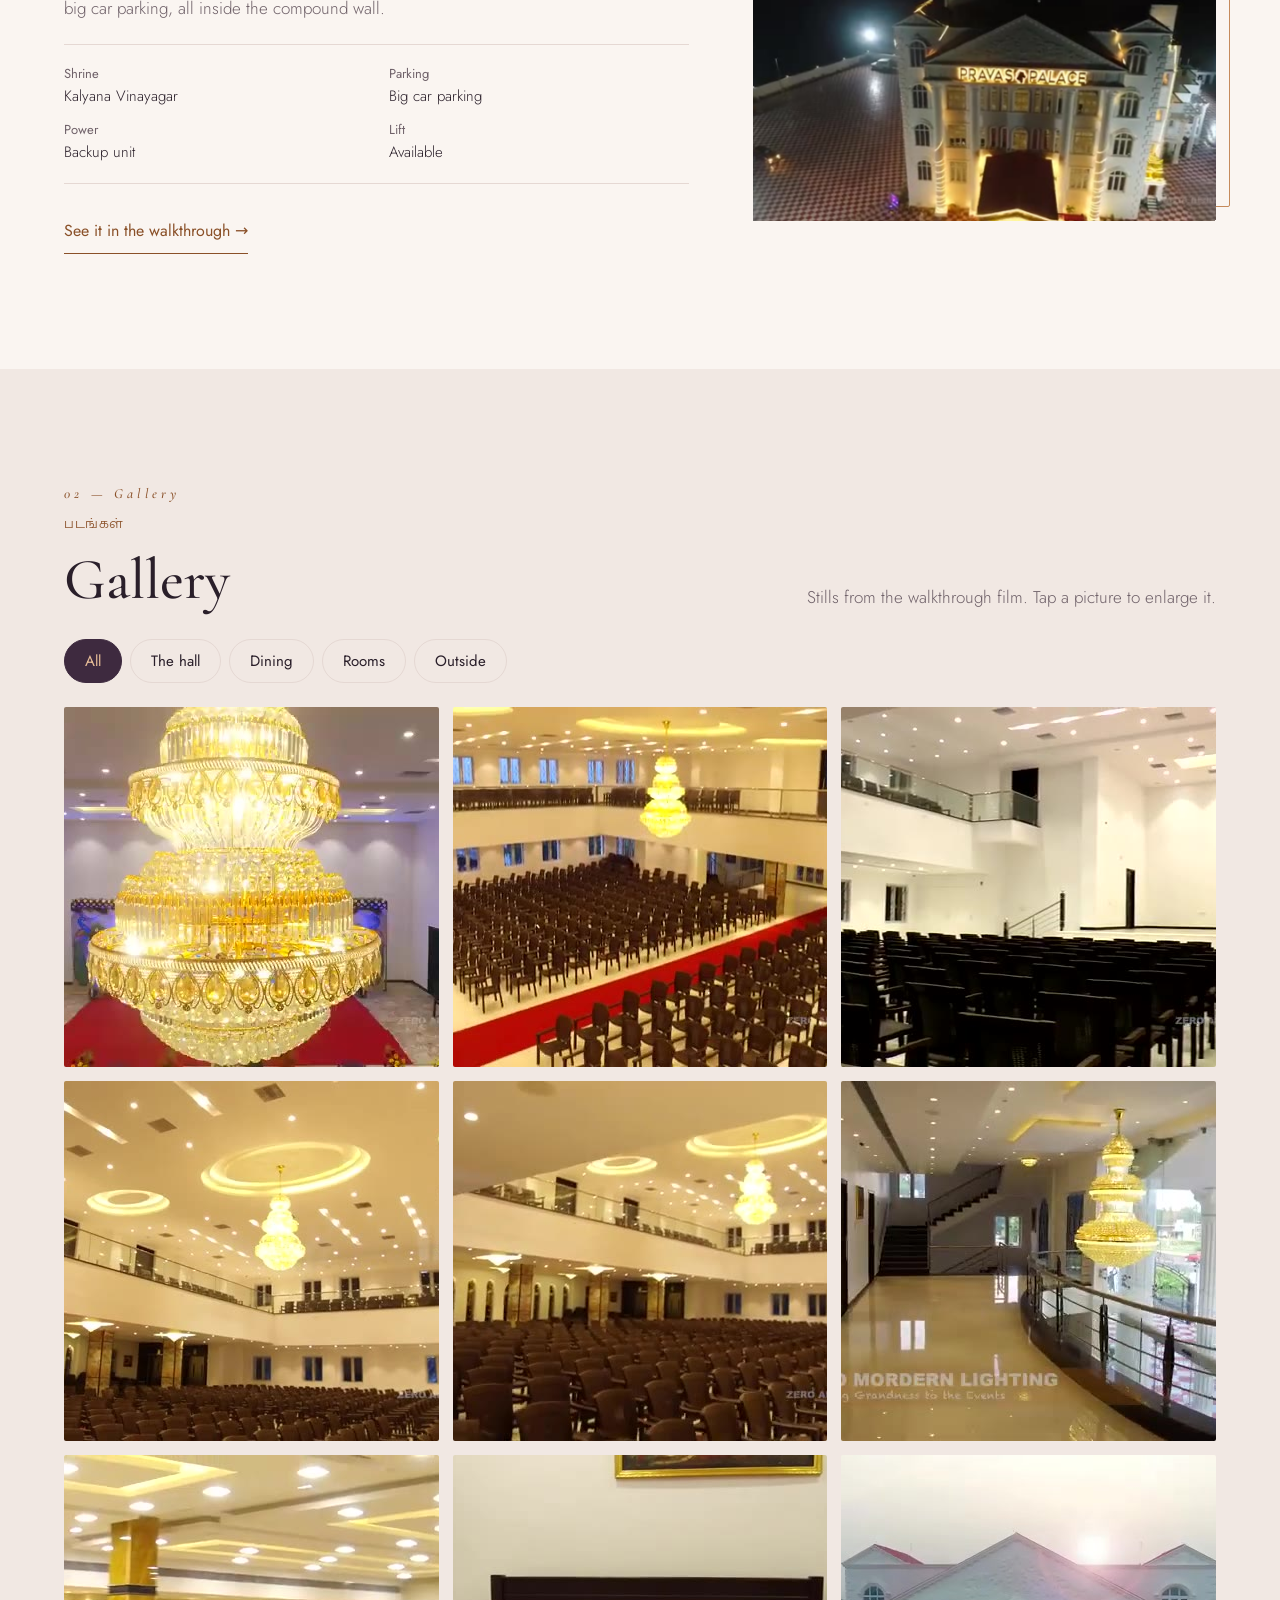
==== commit 1a304d55: "Trim black frame from end of chandelier chapter Co-Authored-By: Claude Sonnet 5.5 <noreply@anthropic" ====
--- a/pravas-palace/index.html
+++ b/pravas-palace/index.html
@@ -436,7 +436,7 @@
 document.querySelectorAll('.reveal').forEach(el=>io.observe(el));
 
 /* scroll film: scrolling moves the video forward and backward */
-const CH=[[0,"Arrival","The Pravas Palace building"],[3.0,"The grand hall","A crystal chandelier over the stage"],[6.1,"Grand modern lighting","Warm lights across the ceiling"],[12.1,"Fully centralised AC","Cool, comfortable seating"],[20.1,"1000+ chairs","Comfortable seating for every guest"],[26.1,"Kalyana Vinayagar","Inside the compound wall"],[33.1,"Power backup unit","Lights and AC stay on"],[36.1,"Big car parking","Inside the compound wall"],[43.1,"The dining hall","500 seating capacity"],[51.1,"Luxury rooms","Rest and get ready"],[57.1,"The hall, once more","Balcony, chandelier and seating"]];
+const CH=[[0,"Arrival","The Pravas Palace building"],[3.0,"The grand hall","A crystal chandelier over the stage"],[5.8,"Grand modern lighting","Warm lights across the ceiling"],[11.8,"Fully centralised AC","Cool, comfortable seating"],[19.8,"1000+ chairs","Comfortable seating for every guest"],[25.8,"Kalyana Vinayagar","Inside the compound wall"],[32.8,"Power backup unit","Lights and AC stay on"],[35.8,"Big car parking","Inside the compound wall"],[42.8,"The dining hall","500 seating capacity"],[50.8,"Luxury rooms","Rest and get ready"],[56.8,"The hall, once more","Balcony, chandelier and seating"]];
 const film=$('film'),fv=$('fv'),cap=$('fcap');
 if(matchMedia('(prefers-reduced-motion: reduce)').matches){film.classList.add('static');fv.controls=true;fv.muted=true;}
 else{
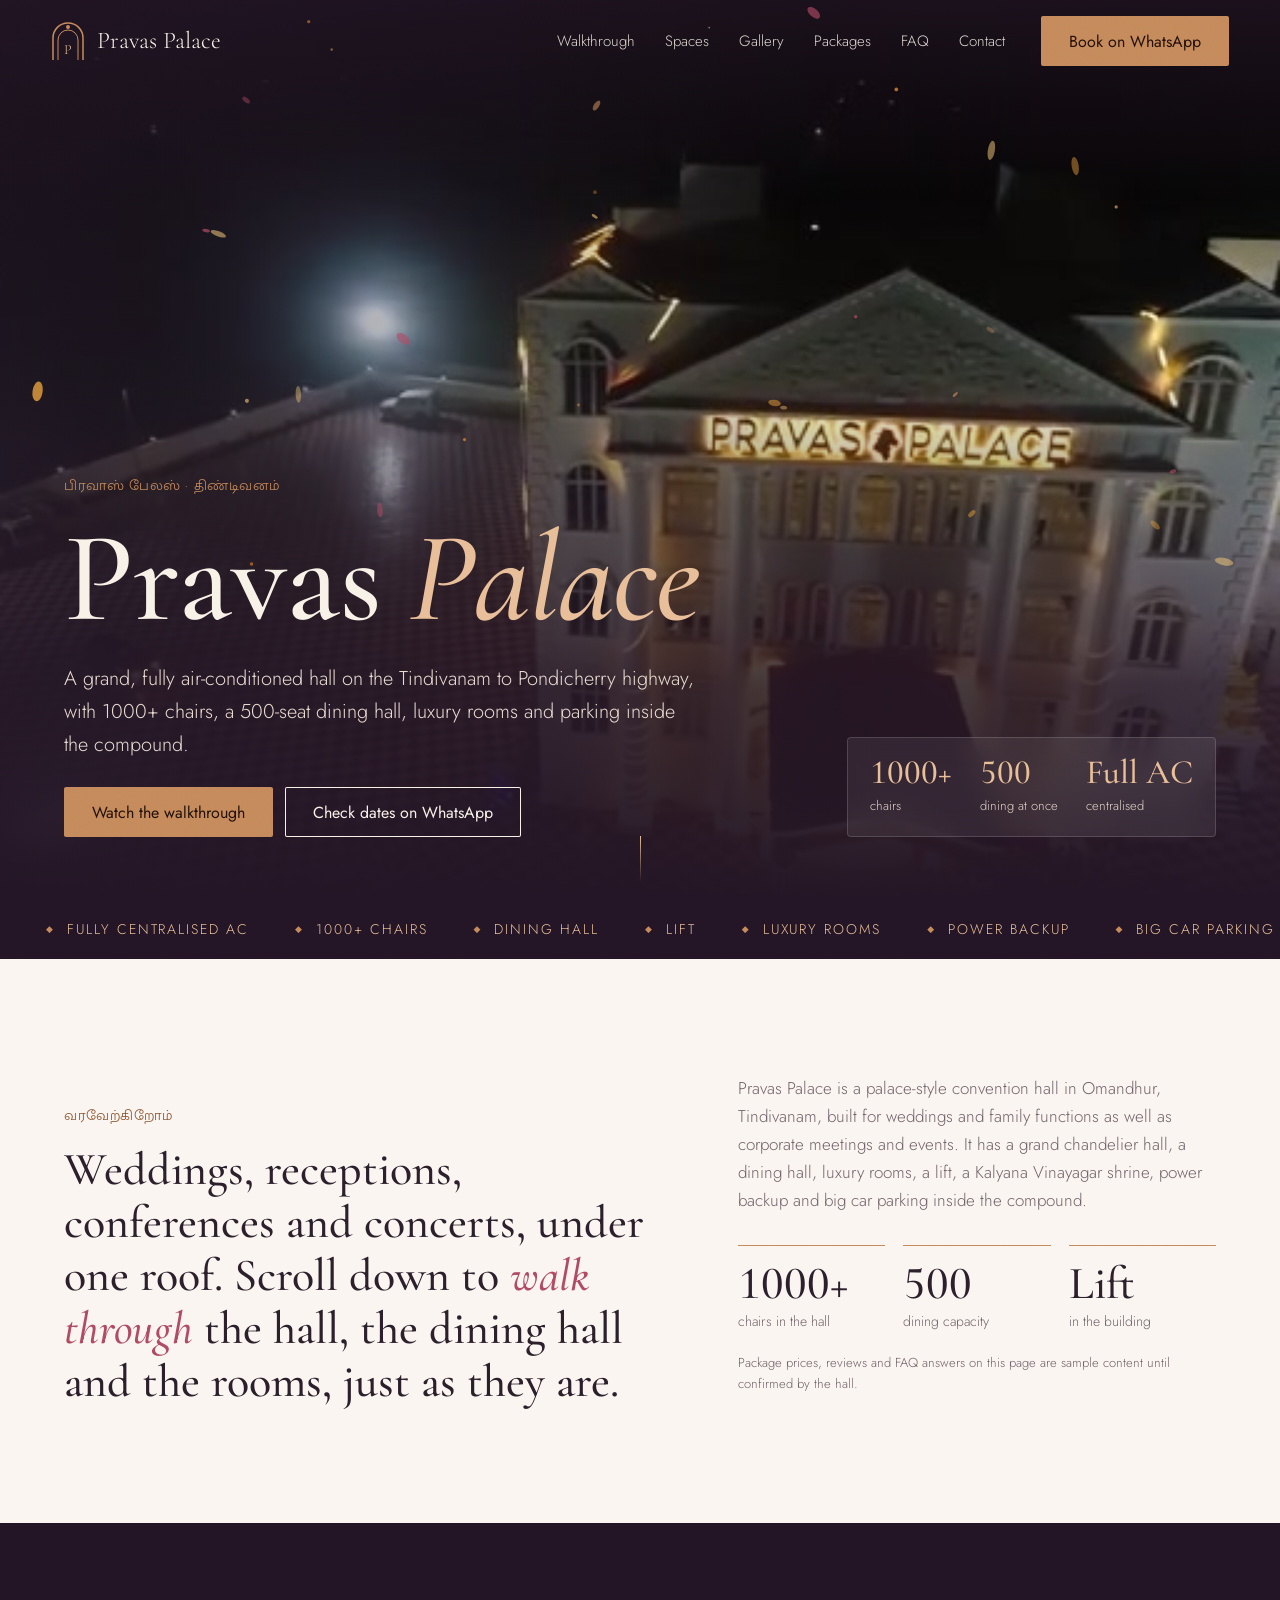
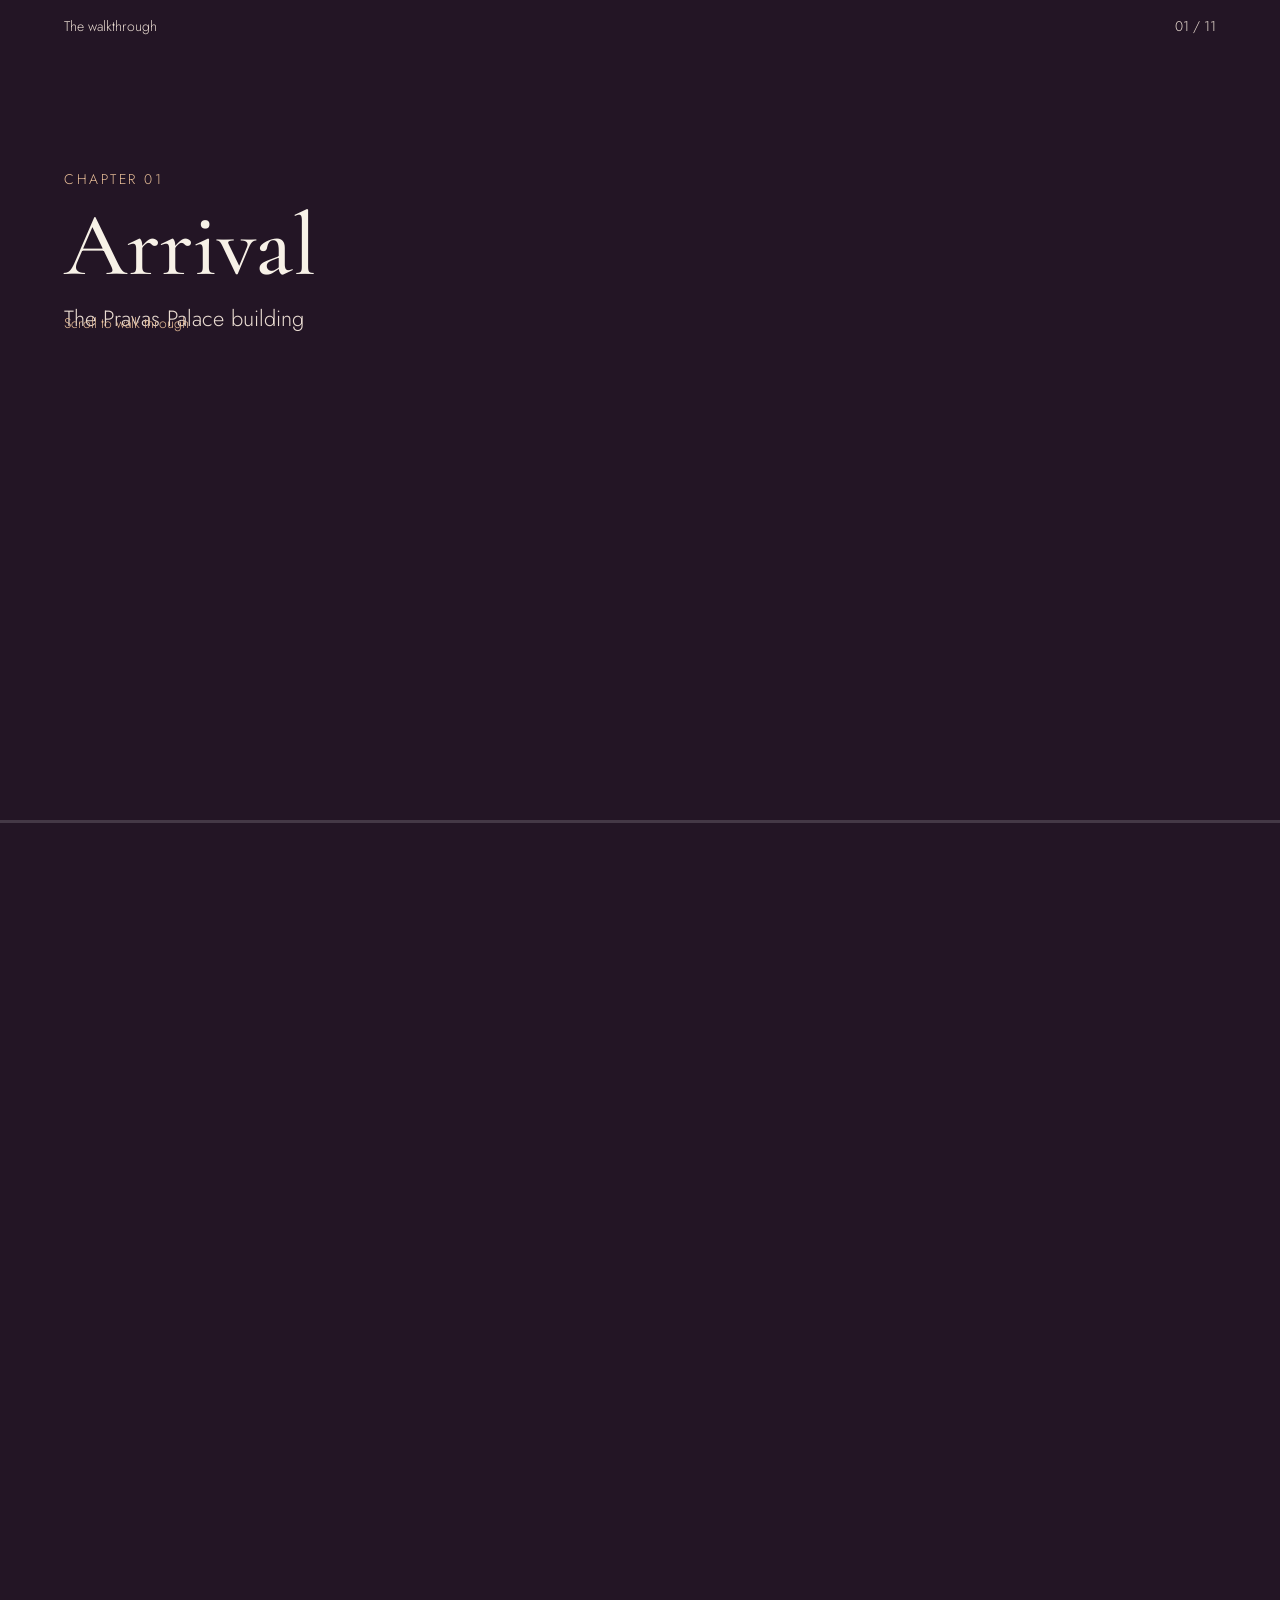
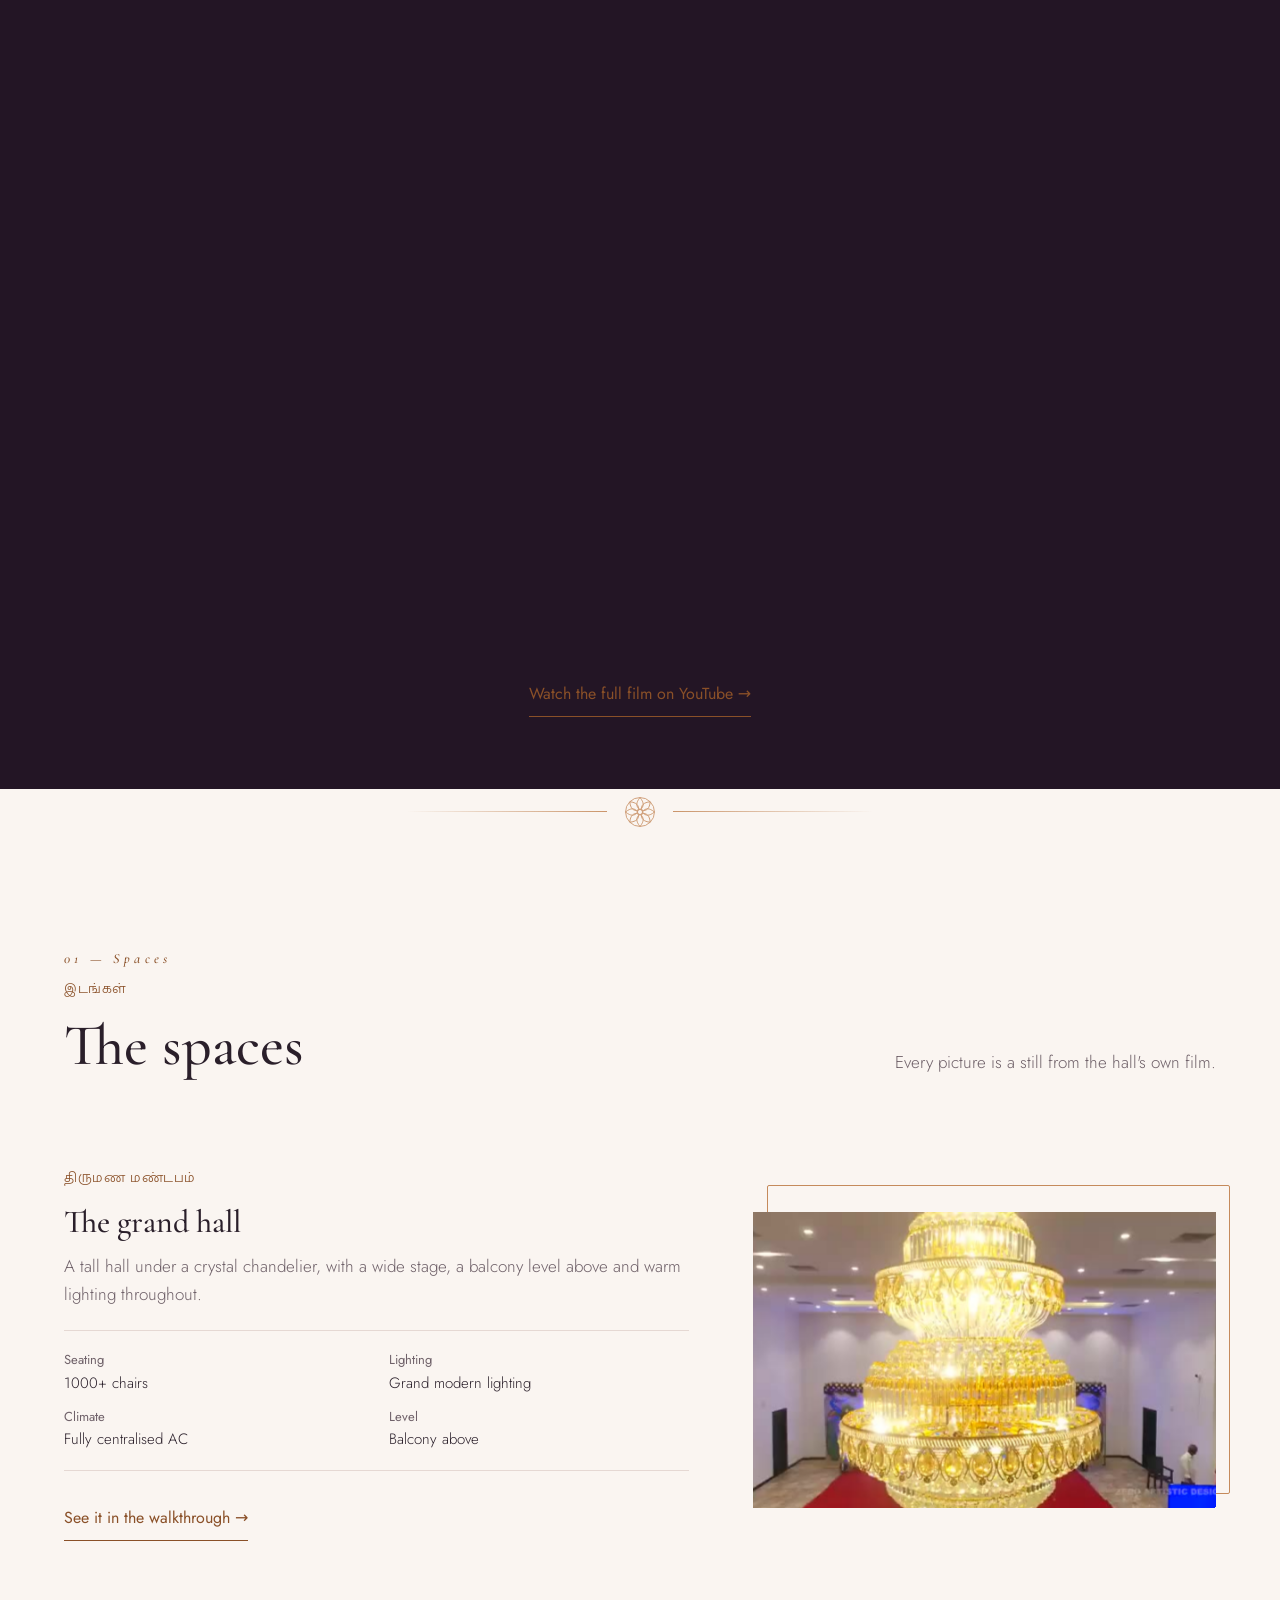
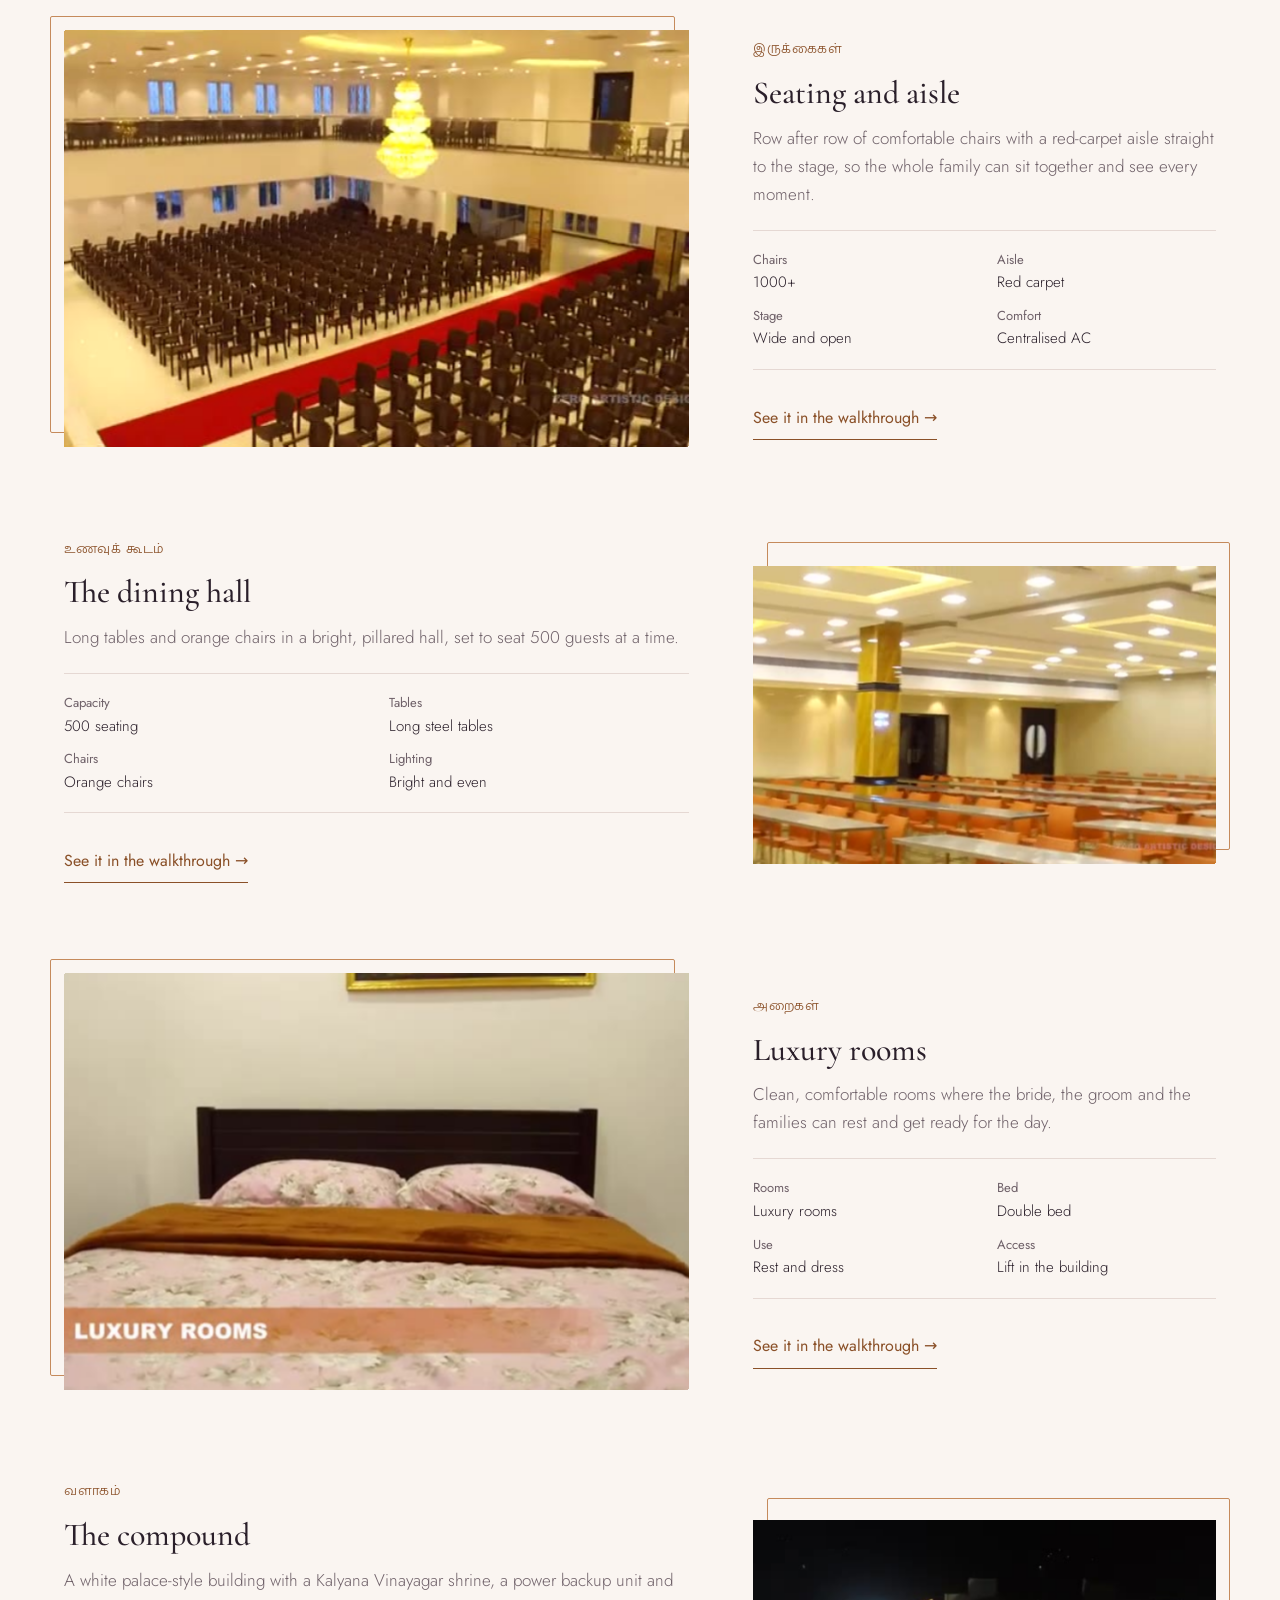
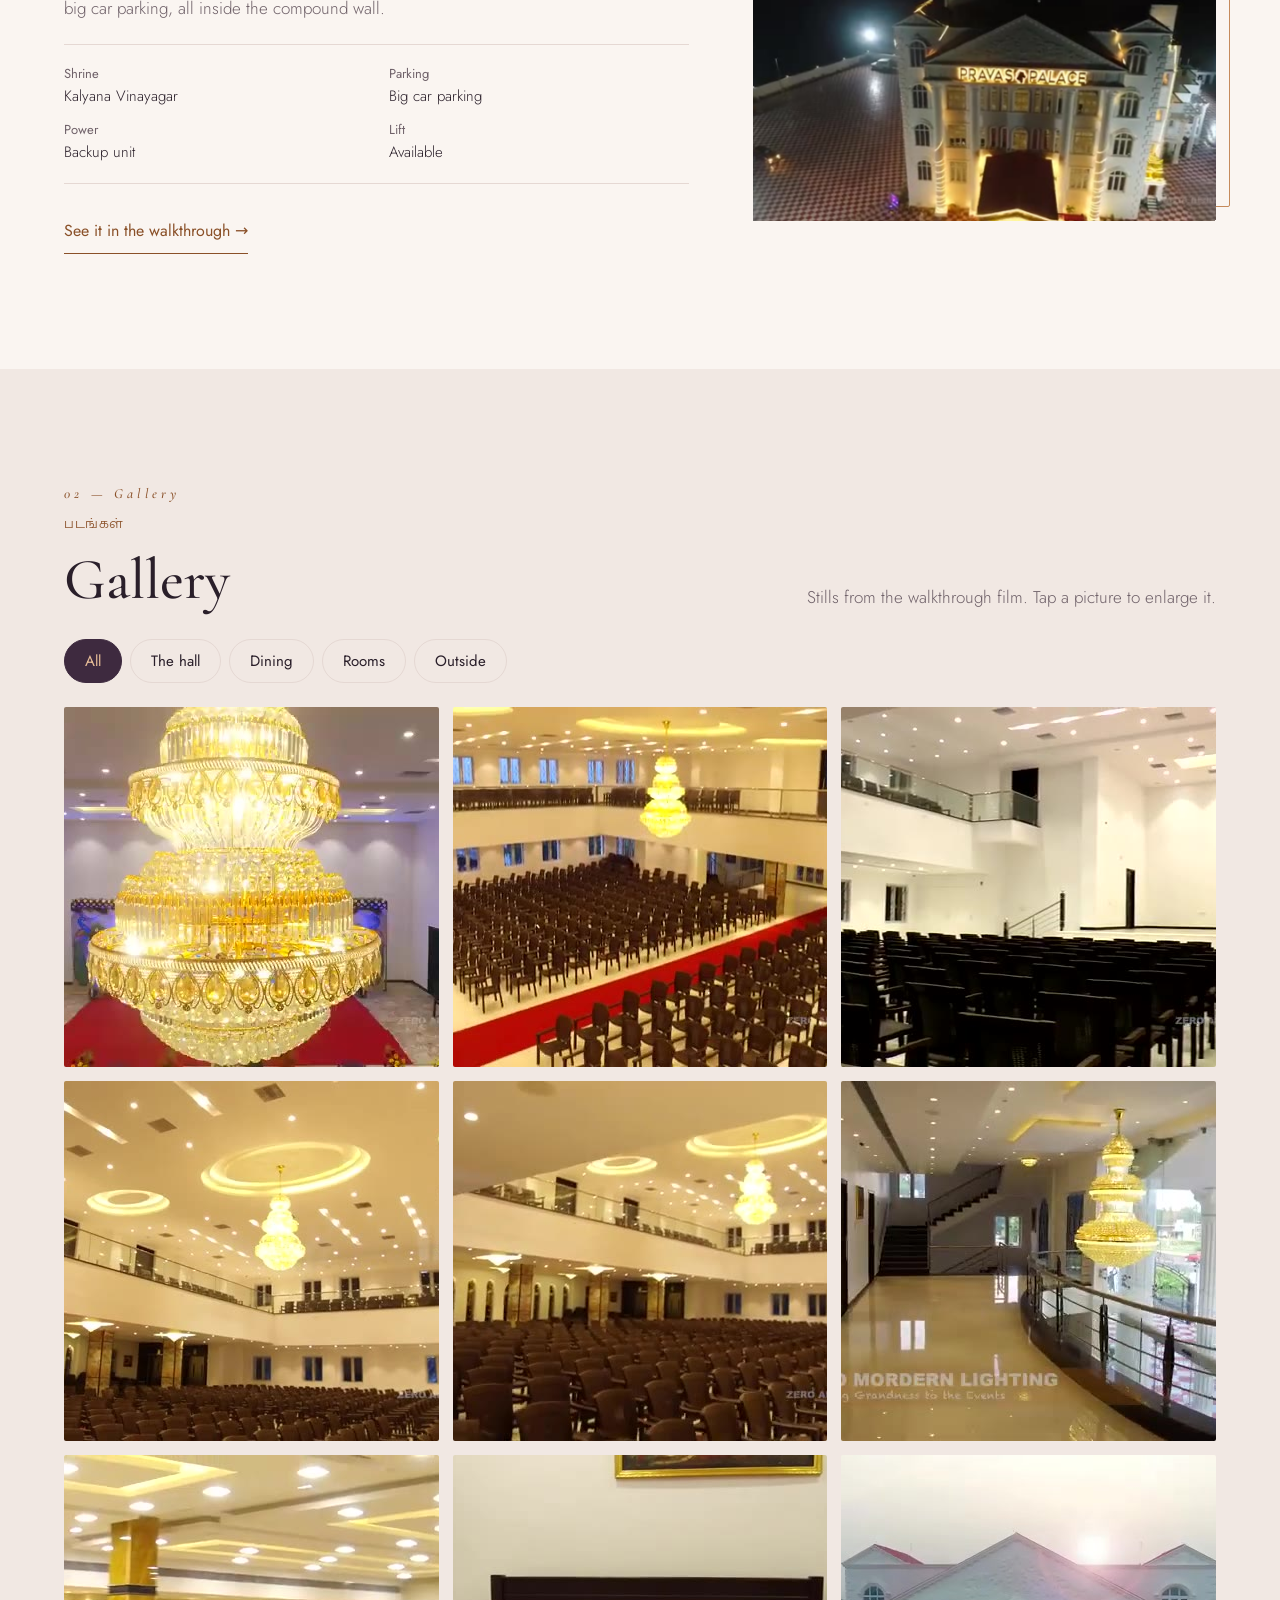
==== commit c12a8cfe: "Remove duplicated gallery section and enlarge contact link tap target Co-Authored-By: Claude Sonnet " ====
--- a/pravas-palace/index.html
+++ b/pravas-palace/index.html
@@ -138,7 +138,7 @@
 .visit h2{font-size:clamp(48px,7vw,92px)}
 .contact{display:grid;gap:0}
 .contact div{display:flex;justify-content:space-between;gap:18px;padding:16px 0;border-bottom:1px solid color-mix(in srgb,var(--gold) 33%,transparent);flex-wrap:wrap}
-.contact span{color:#d6c2b8}
+.contact span{color:#d6c2b8}.contact a{display:inline-block;padding:12px 0;min-height:44px}
 footer{background:var(--abyss);color:#bfa9a0;padding:clamp(40px,6vw,72px) max(5vw,18px) 28px}
 footer .word{font:500 clamp(54px,13vw,190px)/.9 var(--serif);color:var(--gold);opacity:.9;margin-bottom:28px;letter-spacing:-.01em}
 footer .row{display:flex;justify-content:space-between;flex-wrap:wrap;gap:12px;font-size:14px;border-top:1px solid #ffffff1a;padding-top:20px}
@@ -293,15 +293,6 @@
 </section>
 <dialog id="lb"><img alt=""><button type="button" aria-label="Close picture">&times;</button></dialog>
 
-<section class="band" id="gallery" style="background:var(--paper2)">
-  <div class="wrap">
-    <div class="head2 reveal"><div><span class="ta">படங்கள்</span><h2>Gallery</h2></div><p class="muted">Renders from our 3D model of the hall. Real photographs will be added here.</p></div>
-    <div class="tabs reveal" id="tabs"><button type="button" data-cat="all" aria-pressed="true">All</button><button type="button" data-cat="hall" aria-pressed="false">The hall</button><button type="button" data-cat="stage" aria-pressed="false">Stage</button><button type="button" data-cat="dining" aria-pressed="false">Dining</button></div>
-    <div class="gal reveal" id="gal"></div>
-  </div>
-</section>
-<dialog id="lb"><img alt=""><button type="button" aria-label="Close picture">&times;</button></dialog>
-
 <section class="band dark" id="services">
   <div class="wrap">
     <div class="head2 reveal"><div><span class="ta">சேவைகள்</span><h2>Everything for the day</h2></div><p class="muted">What the hall offers, as shown in the film.</p></div>
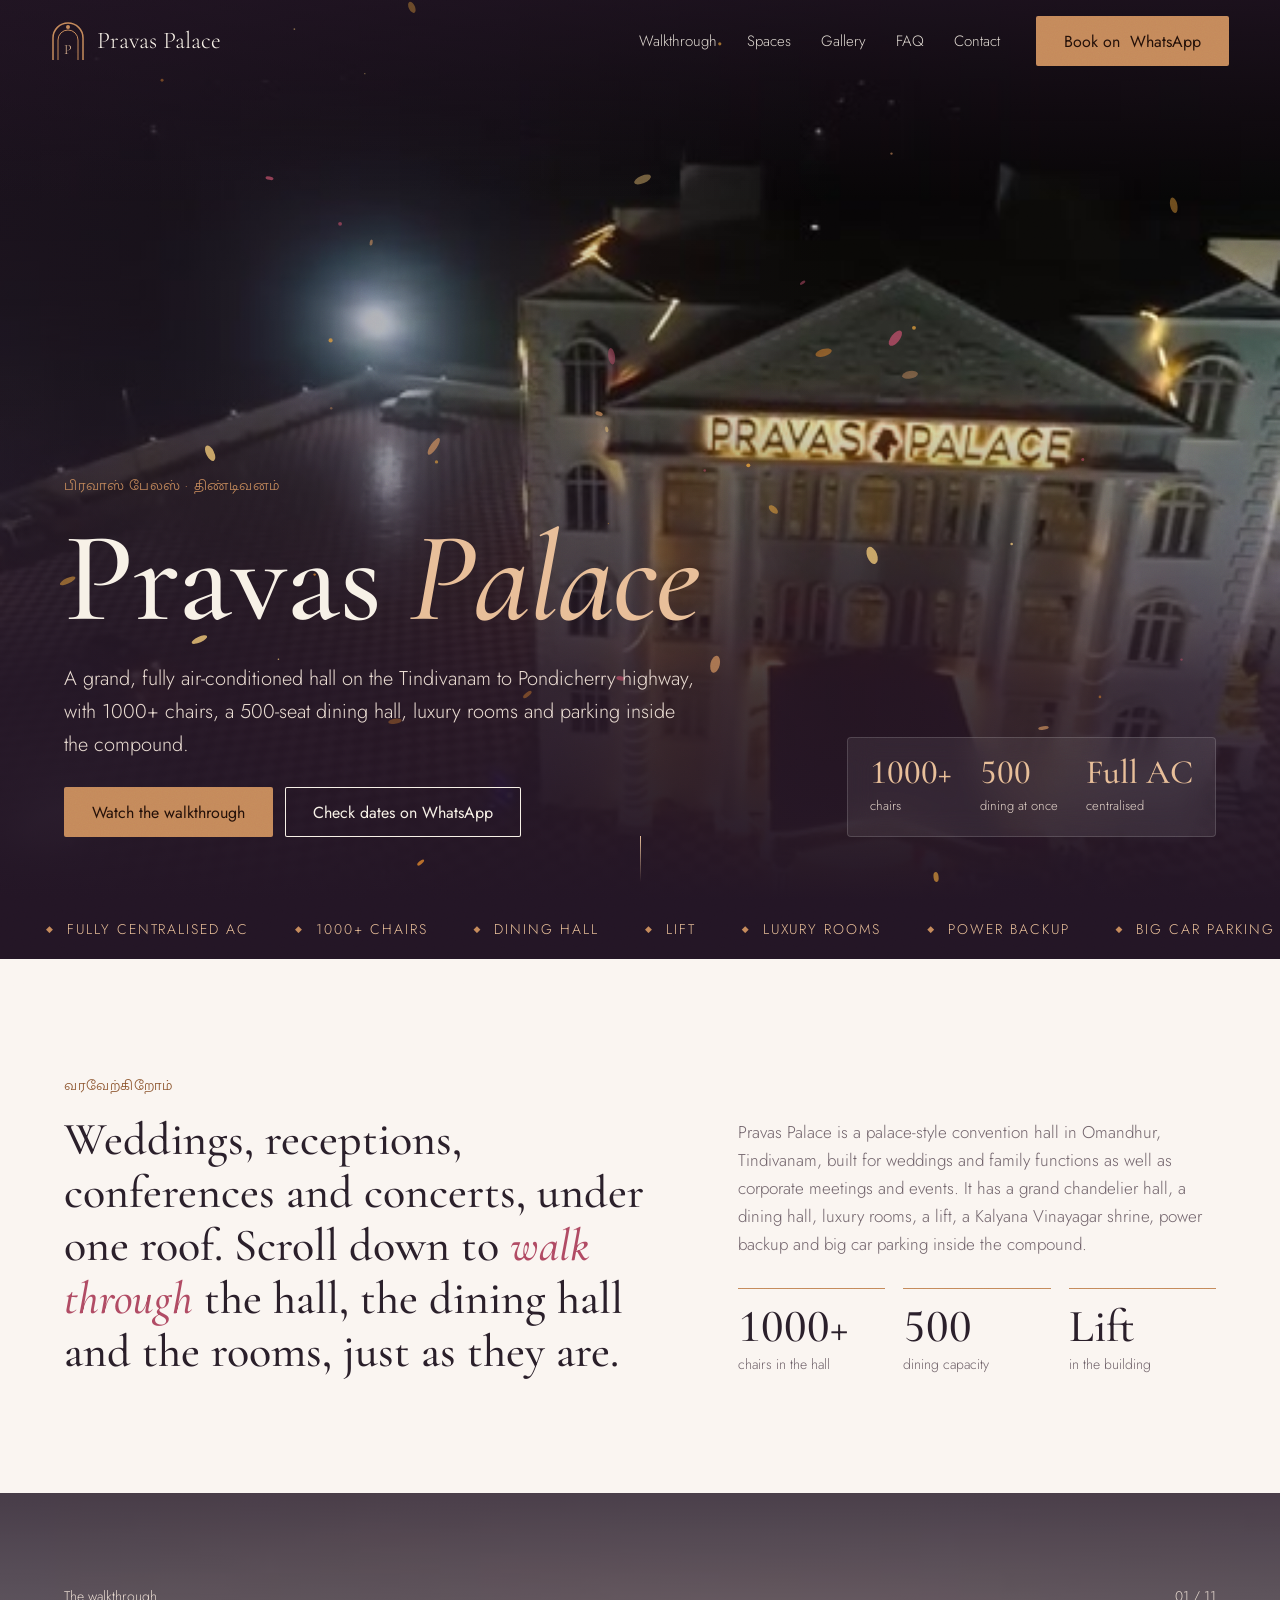
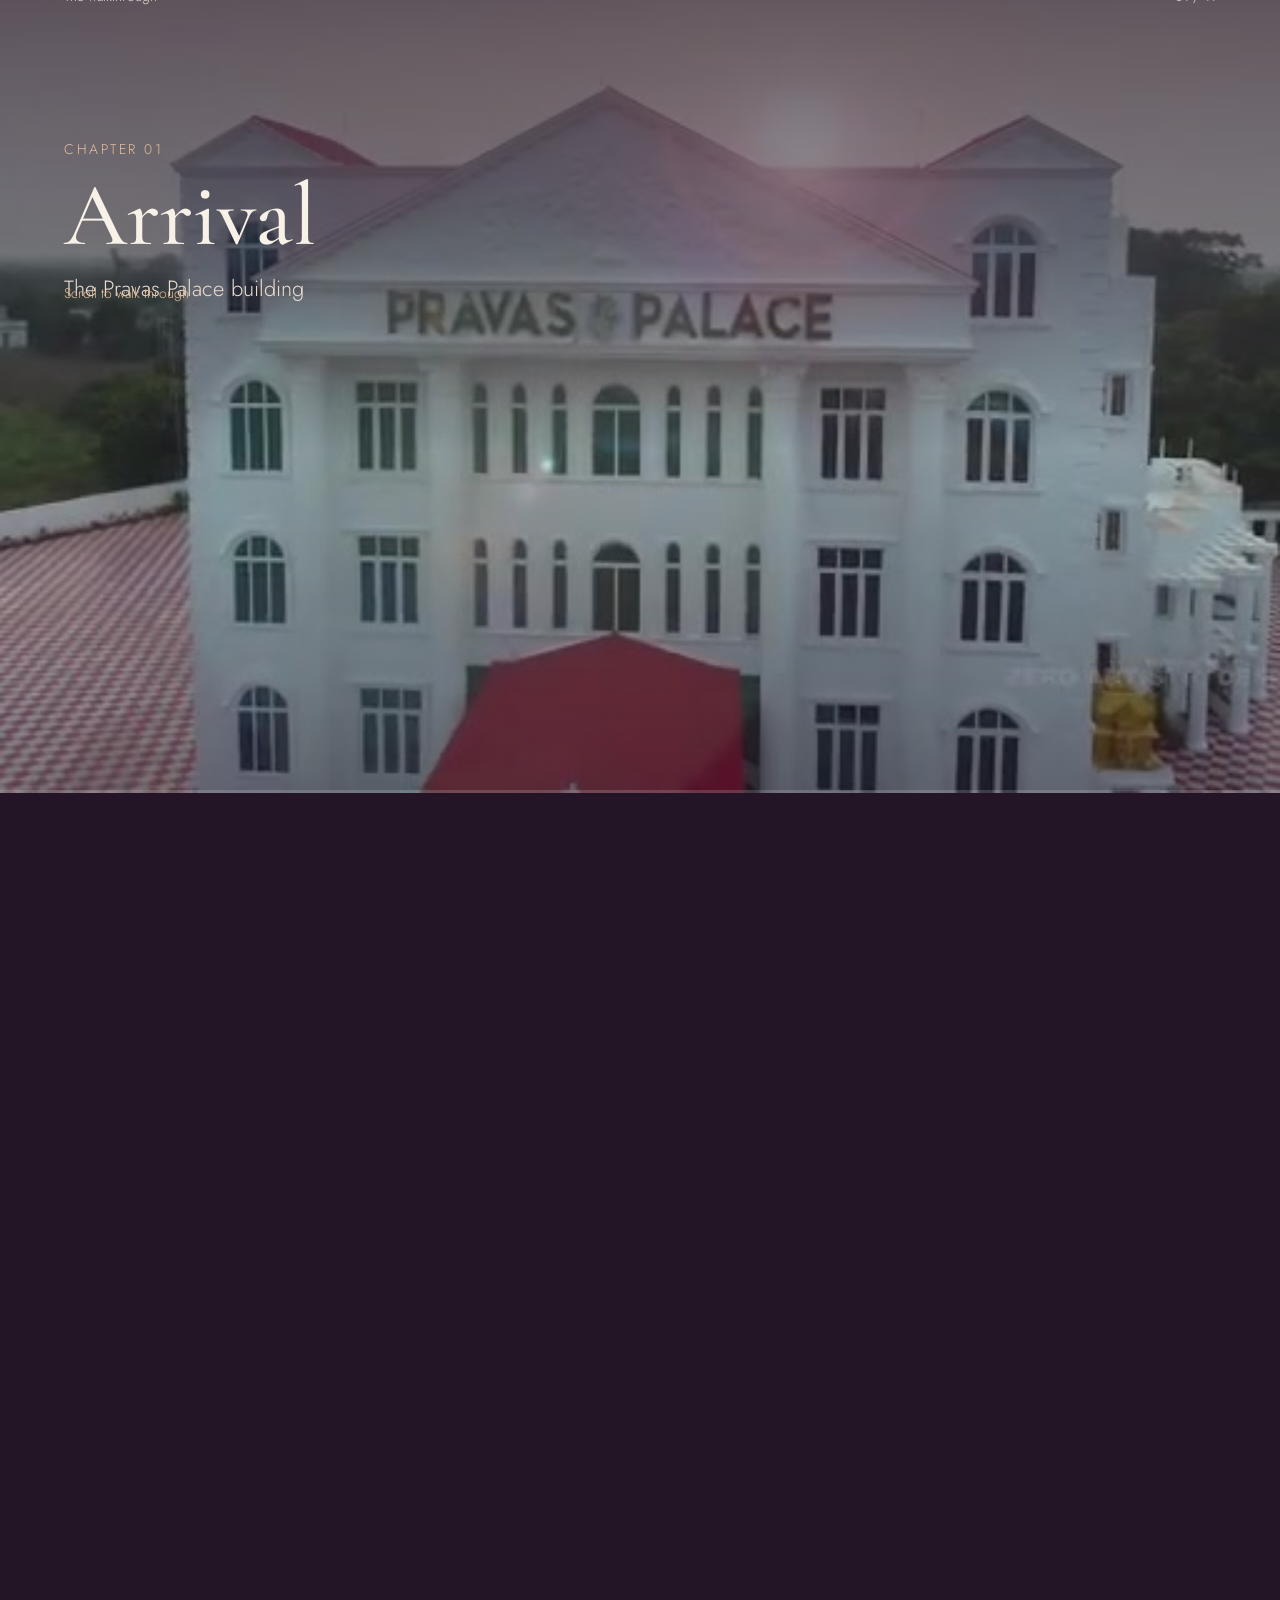
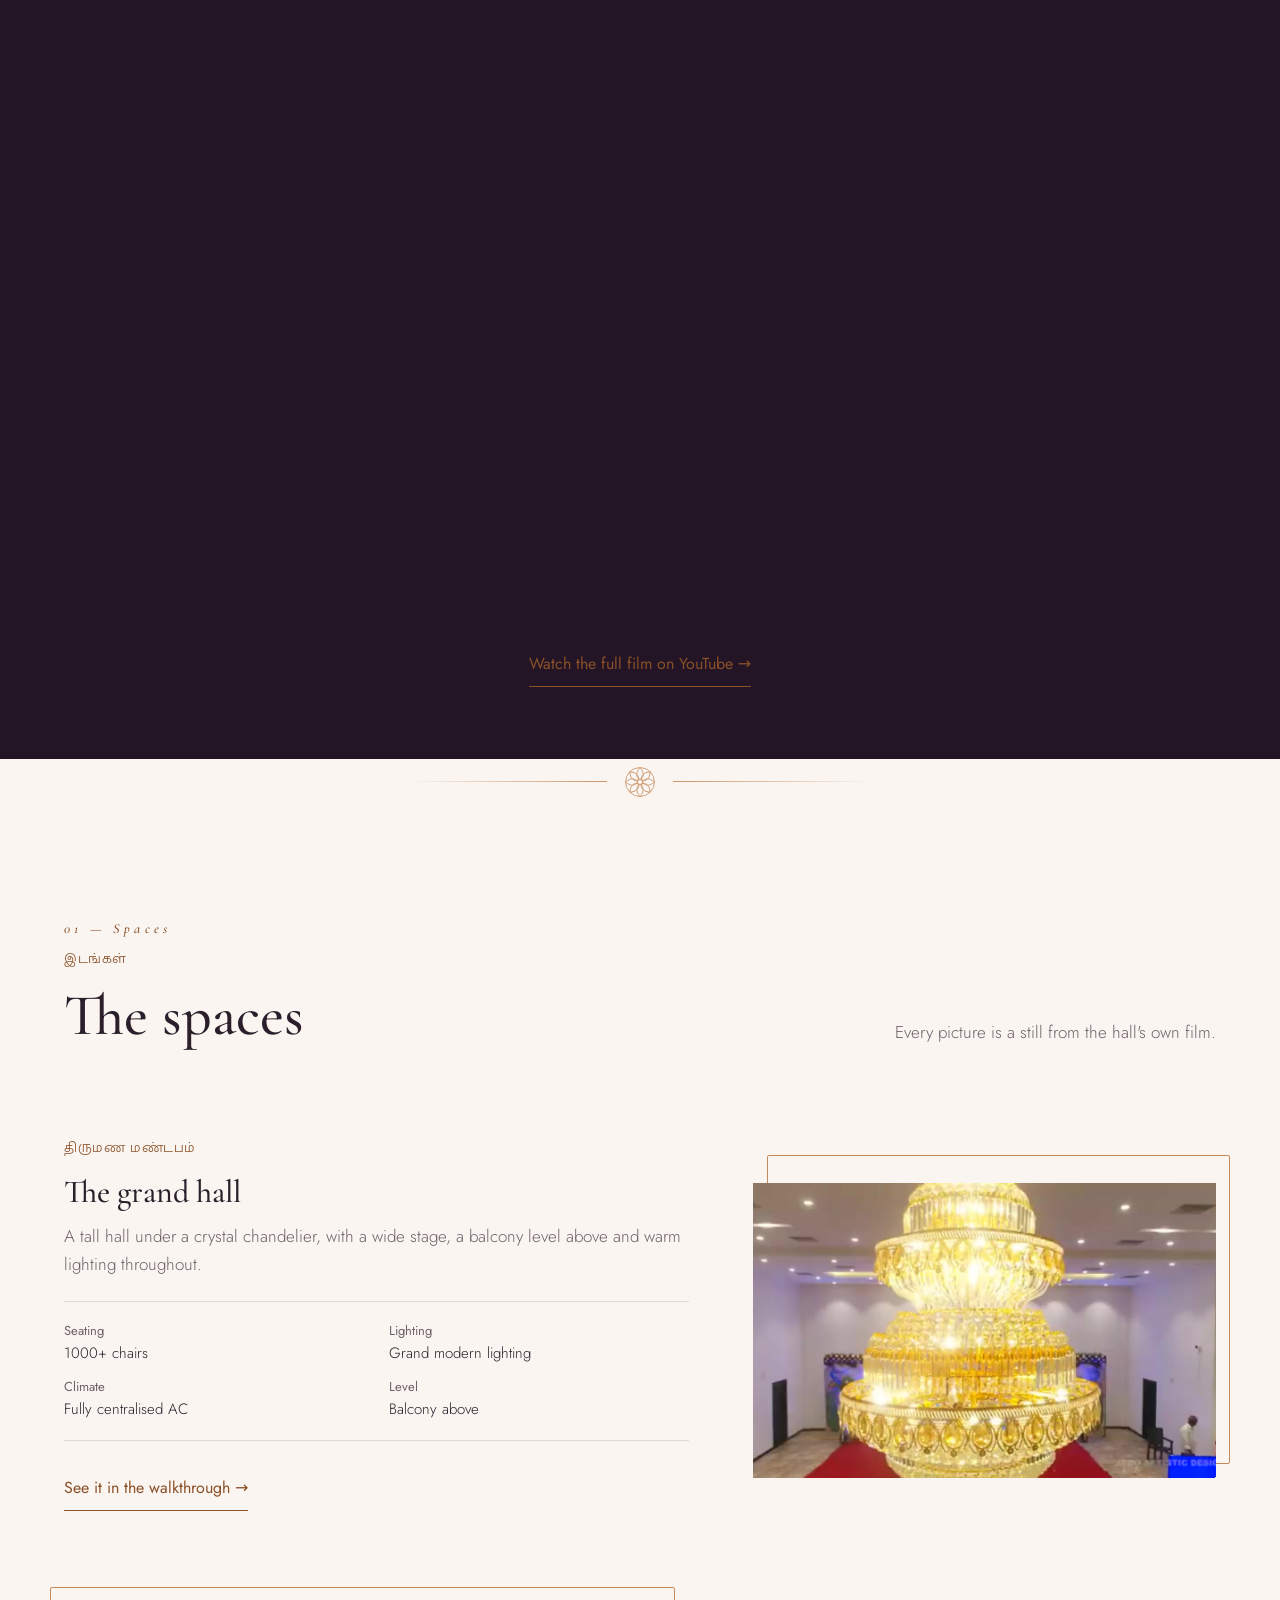
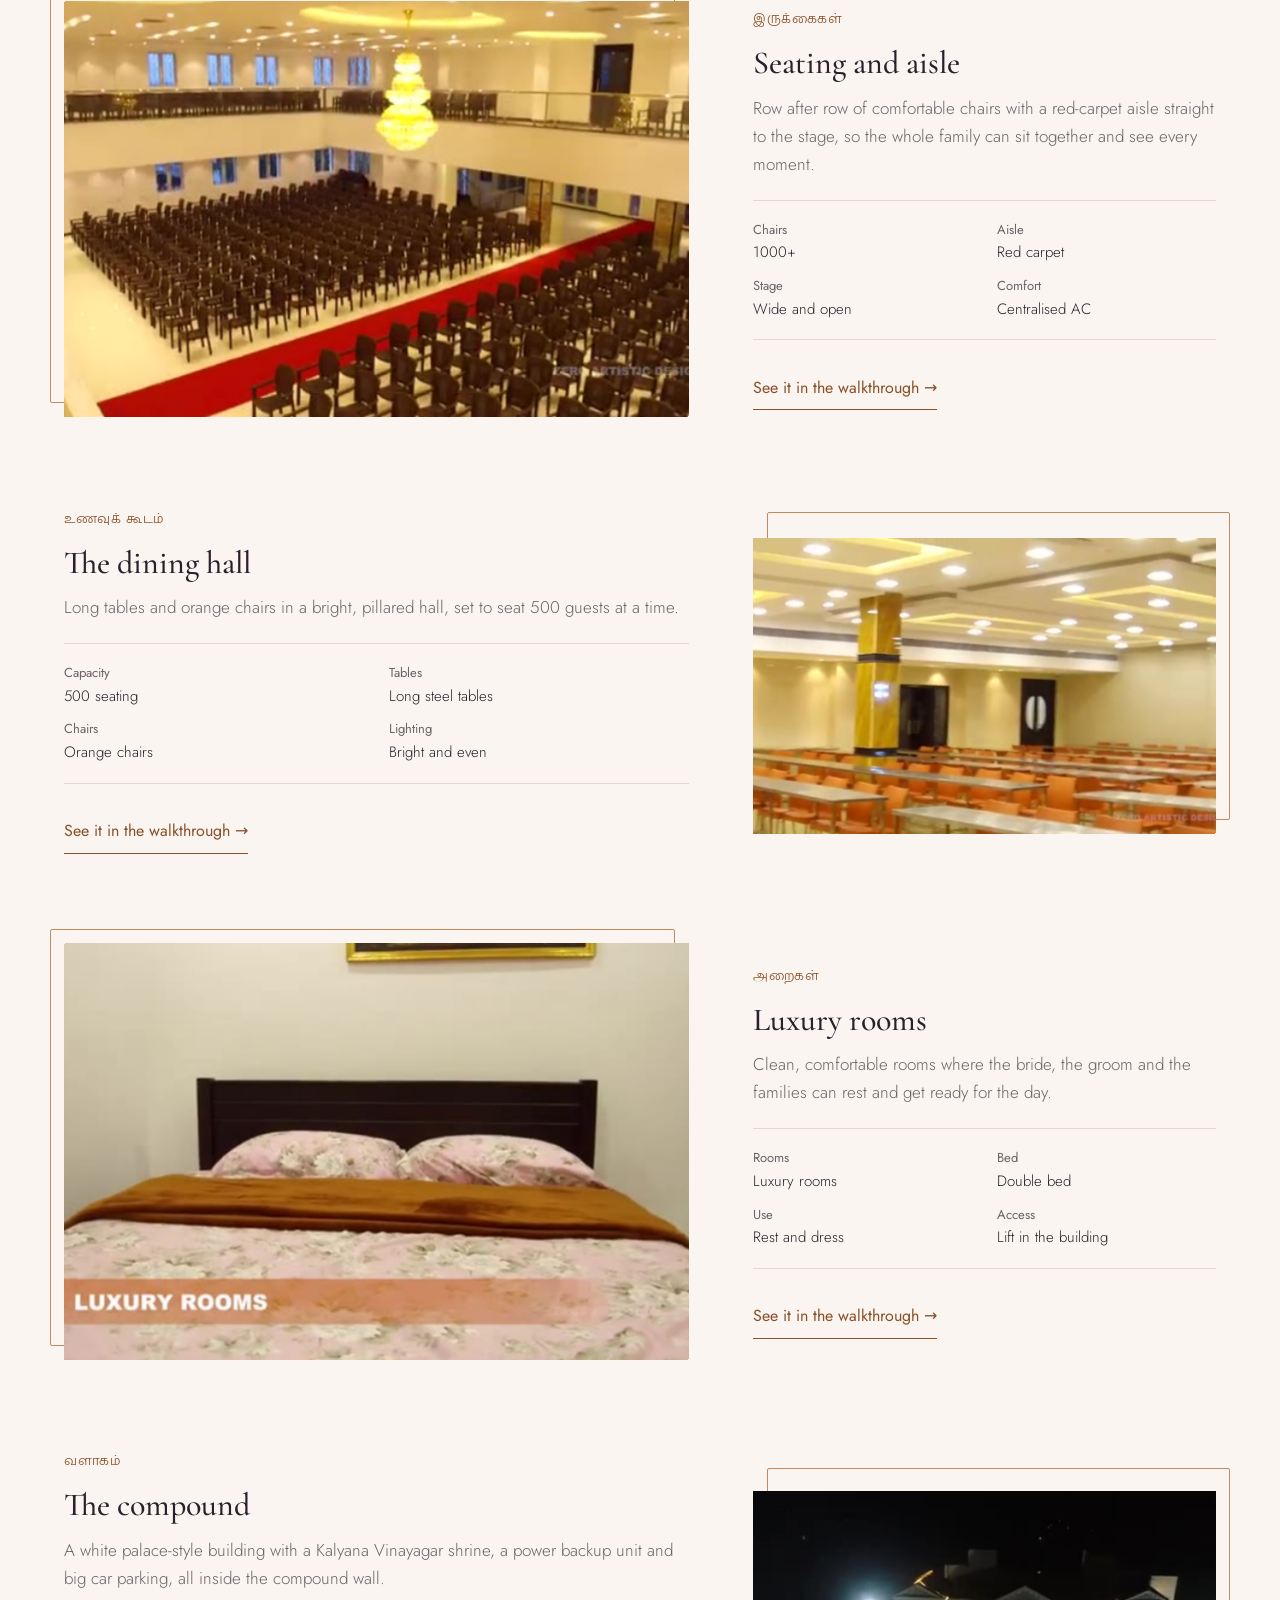
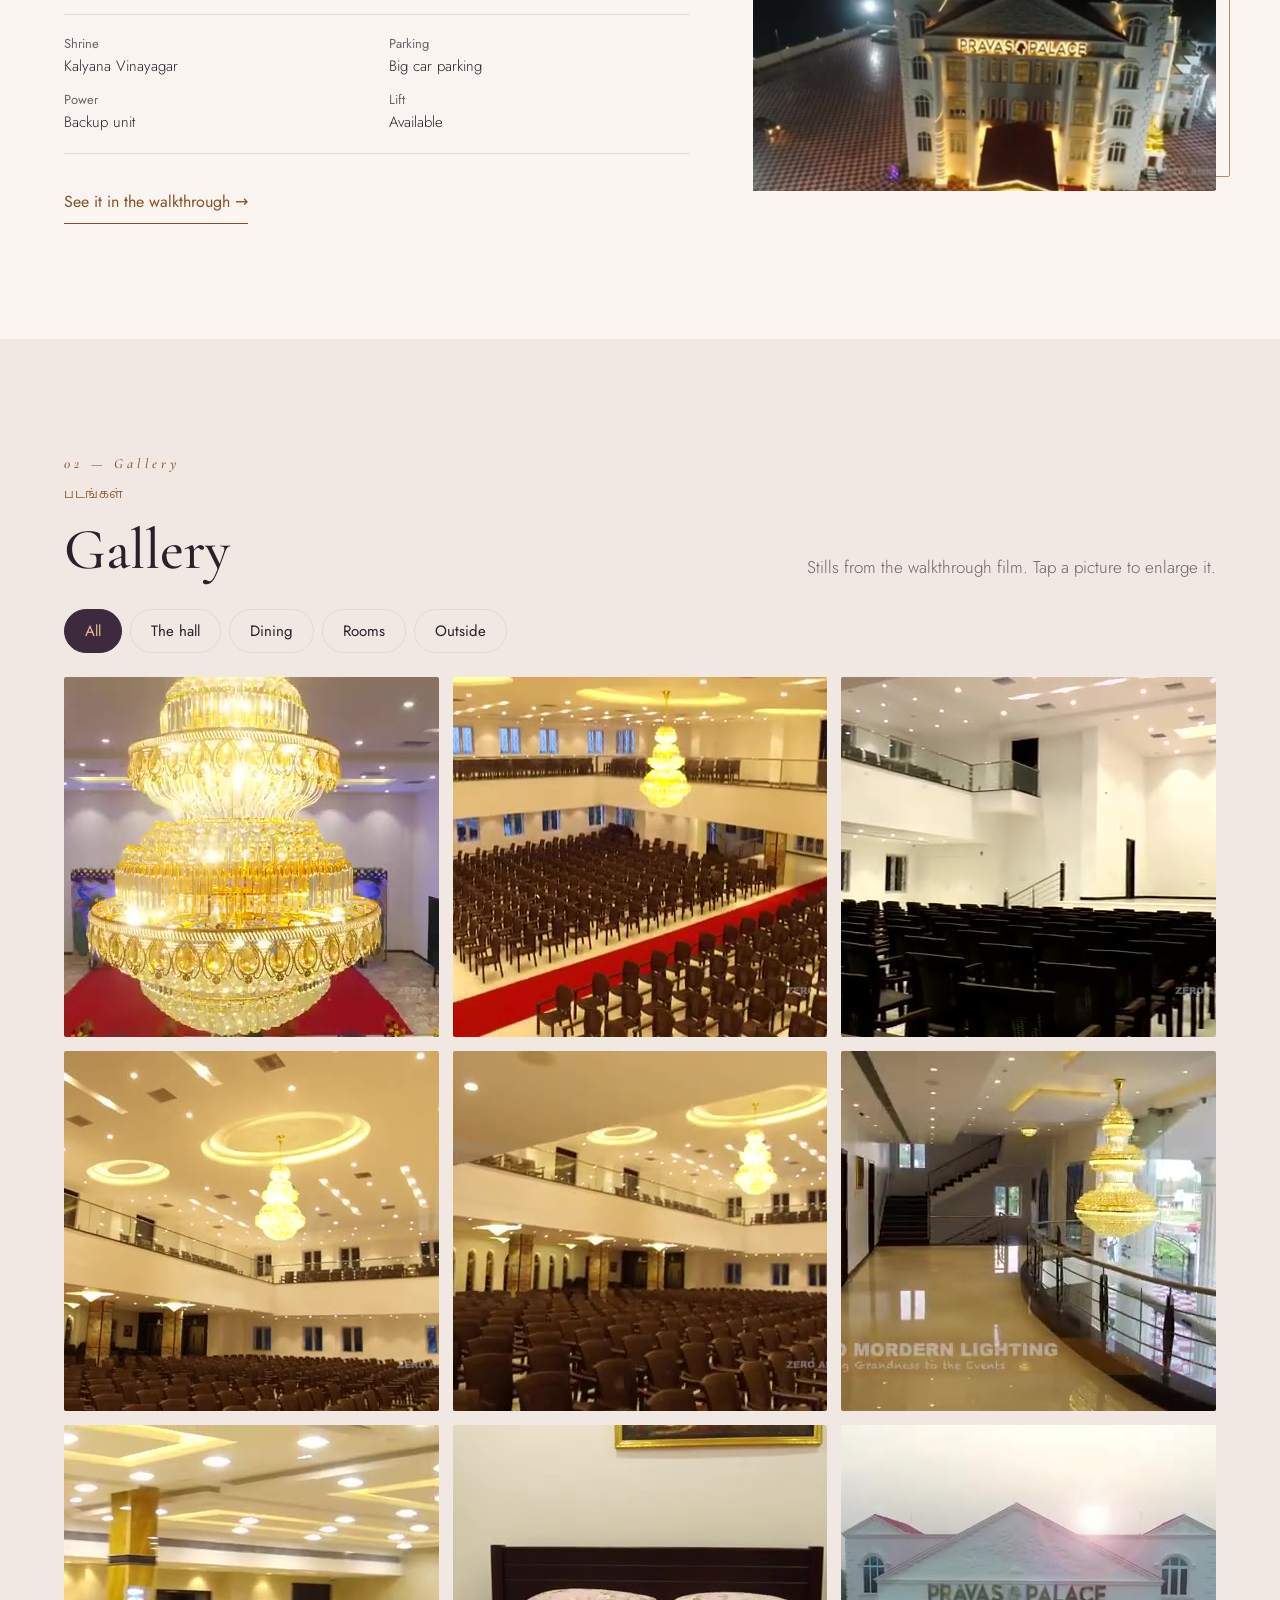
==== commit 40e5934f: "Must-dos: remove invented prices and reviews, add mobile menu, lighter media loading Co-Authored-By:" ====
--- a/pravas-palace/index.html
+++ b/pravas-palace/index.html
@@ -4,7 +4,7 @@
 <meta charset="utf-8">
 <meta name="viewport" content="width=device-width, initial-scale=1">
 <title>Pravas Palace, Tindivanam | Wedding Hall and Convention Centre (Demo)</title>
-<meta name="description" content="Demo website for Pravas Palace, a wedding hall in Tindivanam: interactive 3D tour of the hall, mandapam and dining hall, packages and date enquiry.">
+<meta name="description" content="Pravas Palace, a fully air-conditioned wedding hall and convention centre in Omandhur, Tindivanam, with 1000+ chairs, a 500-seat dining hall, luxury rooms and parking. Take the scroll walkthrough and enquire on WhatsApp.">
 <meta name="robots" content="noindex">
 <meta property="og:title" content="Pravas Palace, Tindivanam (Demo)">
 <meta property="og:description" content="Walk through Pravas Palace in a scroll-driven film.">
@@ -14,10 +14,10 @@
 <link href="https://fonts.googleapis.com/css2?family=Cormorant+Garamond:ital,wght@0,500;0,600;1,500&family=Jost:wght@300;400;500&family=Mukta+Malar:wght@400;600&display=swap" rel="stylesheet">
 <style>
 /* VOICE: grand, calm and gracious — a luxury venue that lets you in before you visit
-   IDEA: the page is the hall itself: you arrive through the doors and the website opens out from the 3D room
-   PICTURE: full-screen live 3D hall (mandapam, flower curtain, chandeliers, 600+ dressed chairs, dining hall); renders of it become the photography
+   IDEA: the page is the hall itself: real footage of the hall plays as you scroll
+   PICTURE: real stills and clips from the hall's own walkthrough film
    COLOUR and TYPE: deep wine ground, ivory paper, champagne gold accent, rose for detail; Cormorant Garamond display, Jost text, Mukta Malar for Tamil
-   LAYOUT: cinematic hero, editorial statement, alternating space spreads, dark services band, tiers, booking desk, closing wordmark */
+   LAYOUT: cinematic hero, editorial statement, alternating space spreads, dark services band, booking desk, closing wordmark */
 :root{color-scheme:light dark;--ivory:#f7f1e7;--serif:"Cormorant Garamond","Mukta Malar",Georgia,serif;--sans:Jost,"Mukta Malar",system-ui,sans-serif}
 :root[data-theme=light]{color-scheme:light}:root[data-theme=dark]{color-scheme:dark}
 /* PALETTE: Plum and Copper */
@@ -47,7 +47,12 @@
 .logo svg{width:34px;height:40px}
 .navl{display:flex;gap:6px;overflow-x:auto}
 .navl a{flex:none;text-decoration:none;padding:10px 12px;font-size:15px;opacity:.88}.navl a:hover{opacity:1;color:var(--gold2)}
-@media(max-width:860px){.navl{display:none}nav .btn{padding-inline:18px}}
+.menu{display:none;width:46px;height:46px;border:0;background:transparent;cursor:pointer;padding:0;position:relative}
+.menu span,.menu span::before,.menu span::after{position:absolute;left:12px;width:22px;height:2px;background:var(--ivory);content:"";transition:transform .25s,opacity .25s}
+.menu span{top:22px}.menu span::before{top:-7px;left:0}.menu span::after{top:7px;left:0}
+.menu[aria-expanded=true] span{background:transparent}.menu[aria-expanded=true] span::before{transform:translateY(7px) rotate(45deg)}.menu[aria-expanded=true] span::after{transform:translateY(-7px) rotate(-45deg)}
+@media(max-width:860px){.menu{display:block}nav .btn{padding-inline:18px}.navl{display:none;position:fixed;top:0;left:0;right:0;padding:76px max(4vw,18px) 22px;flex-direction:column;gap:0;background:var(--abyss);z-index:-1;overflow:visible}.navl.open{display:flex}.navl a{padding:16px 6px;font-size:18px;opacity:1;border-bottom:1px solid #ffffff1f}nav{z-index:60;gap:10px}.logo span{white-space:nowrap;font-size:21px}nav .btn{white-space:nowrap;min-height:44px;padding:8px 14px;font-size:15px}.navl{padding-top:88px}}
+@media(max-width:560px){nav .btn .long{display:none}}
 /* hero */
 .hero{position:relative;height:100svh;min-height:600px;background:var(--abyss);color:var(--ivory);overflow:hidden}
 .scrim{position:absolute;inset:0;pointer-events:none;background:linear-gradient(180deg,color-mix(in srgb,var(--abyss) 69%,transparent) 0,color-mix(in srgb,var(--abyss) 0%,transparent) 20%,color-mix(in srgb,var(--abyss) 0%,transparent) 38%,color-mix(in srgb,var(--abyss) 85%,transparent) 72%,color-mix(in srgb,var(--abyss) 97%,transparent) 100%),linear-gradient(90deg,color-mix(in srgb,var(--abyss) 60%,transparent) 0,color-mix(in srgb,var(--abyss) 0%,transparent) 60%);transition:opacity .6s}
@@ -90,17 +95,6 @@
 @media(max-width:560px){.svc{grid-template-columns:minmax(0,1fr)}}
 .head2{display:flex;justify-content:space-between;align-items:end;gap:24px;flex-wrap:wrap}
 .head2 p{max-width:30em;margin:0}
-/* packages */
-.tiers{display:grid;grid-template-columns:repeat(3,minmax(0,1fr));gap:20px;margin-top:48px;align-items:stretch}
-.tier{background:var(--card);border:1px solid var(--line);padding:clamp(26px,3vw,40px);display:flex;flex-direction:column;gap:14px;border-radius:2px}
-.tier.pick{background:var(--wine);color:var(--ivory);border-color:var(--gold);transform:translateY(-12px);box-shadow:0 30px 60px -30px var(--abyss)}
-.tier .price{font:500 clamp(40px,4vw,52px)/1 var(--serif);white-space:nowrap}
-.tier .per{font-size:14px;color:var(--soft)}.tier.pick .per,.tier.pick li{color:#d6c2b8}
-.tier ul{list-style:none;margin:6px 0 10px;padding:0;display:grid;gap:10px;font-size:16px;color:var(--soft)}
-.tier li{padding-left:22px;position:relative}.tier li::before{content:"";position:absolute;left:0;top:.7em;width:10px;height:1px;background:var(--gold)}
-.tier .btn{margin-top:auto}
-.tag{align-self:start;font-size:13px;color:var(--on-gold);background:var(--gold);padding:3px 12px;border-radius:20px}
-@media(max-width:900px){.tiers{grid-template-columns:minmax(0,1fr)}.tier.pick{transform:none}}
 /* booking */
 .steps{display:grid;grid-template-columns:repeat(3,minmax(0,1fr));gap:24px;margin:40px 0 48px}
 .steps div{display:flex;gap:16px;align-items:start}
@@ -180,12 +174,6 @@
 .cap th{font-weight:400;font-size:13px;letter-spacing:.1em;text-transform:uppercase;color:var(--soft)}
 .cap td:first-child{font-weight:500}
 /* testimonials */
-.quotes{display:grid;grid-template-columns:repeat(3,minmax(0,1fr));gap:20px;margin-top:44px}
-.quotes blockquote{margin:0;background:var(--card);border:1px solid var(--line);padding:30px 28px;border-radius:2px;position:relative}
-.quotes blockquote::before{content:"\201C";position:absolute;top:2px;left:20px;font:500 80px/1 var(--serif);color:var(--gold)}
-.quotes p{margin:26px 0 18px;font:italic 500 22px/1.35 var(--serif)}
-.quotes cite{font-style:normal;font-size:14px;color:var(--soft)}
-@media(max-width:900px){.quotes{grid-template-columns:minmax(0,1fr)}}
 /* faq */
 .faq{max-width:860px;margin:44px auto 0}
 .faq details{border-bottom:1px solid var(--line)}
@@ -232,12 +220,13 @@
     <svg viewBox="0 0 34 40" aria-hidden="true"><path d="M2 39V17A15 15 0 0 1 32 17V39" fill="none" stroke="currentColor" stroke-width="1.5"/><path d="M7 39V19A10 10 0 0 1 27 19V39" fill="none" stroke="currentColor" stroke-width="1"/><circle cx="17" cy="6" r="2" fill="currentColor"/><text x="17" y="33" text-anchor="middle" font-family="Cormorant Garamond,serif" font-size="14" style="fill:var(--gold2)">P</text></svg>
     <span>Pravas Palace</span>
   </a>
-  <div class="navl"><a href="#film">Walkthrough</a><a href="#spaces">Spaces</a><a href="#gallery">Gallery</a><a href="#packages">Packages</a><a href="#faq">FAQ</a><a href="#book">Contact</a></div>
-  <a class="btn gold wa" href="#" target="_blank" rel="noopener">Book on WhatsApp</a>
+  <div class="navl" id="navl"><a href="#film">Walkthrough</a><a href="#spaces">Spaces</a><a href="#gallery">Gallery</a><a href="#faq">FAQ</a><a href="#book">Contact</a></div>
+  <a class="btn gold wa" href="#" target="_blank" rel="noopener"><span class="long">Book on </span>WhatsApp</a>
+  <button class="menu" id="menu" type="button" aria-label="Menu" aria-expanded="false" aria-controls="navl"><span></span></button>
 </nav>
 
 <header class="hero" id="top">
-  <video autoplay muted playsinline preload="auto" poster="media/img/hero-poster.jpg" aria-label="Pravas Palace building and hall"><source src="media/hero.mp4" type="video/mp4"></video>
+  <video autoplay muted playsinline preload="auto" poster="media/img/hero-poster.jpg" aria-label="Pravas Palace building and hall"></video>
   <div class="scrim"></div>
   <div class="hcopy">
     <div>
@@ -261,14 +250,13 @@
     <div>
       <p class="muted">Pravas Palace is a palace-style convention hall in Omandhur, Tindivanam, built for weddings and family functions as well as corporate meetings and events. It has a grand chandelier hall, a dining hall, luxury rooms, a lift, a Kalyana Vinayagar shrine, power backup and big car parking inside the compound.</p>
       <div class="stats"><div><b>1000+</b><span>chairs in the hall</span></div><div><b>500</b><span>dining capacity</span></div><div><b>Lift</b><span>in the building</span></div></div>
-      <p class="note">Package prices, reviews and FAQ answers on this page are sample content until confirmed by the hall.</p>
     </div>
   </div>
 </section>
 
 <section class="film" id="film" aria-label="Scroll walkthrough of Pravas Palace">
   <div class="pin">
-    <video id="fv" muted playsinline preload="auto" tabindex="-1"><source src="media/film.mp4" type="video/mp4"></video>
+    <video id="fv" muted playsinline preload="none" poster="media/img/exterior-day.jpg" tabindex="-1"></video>
     <div class="shade"></div>
     <div class="top"><span>The walkthrough</span><span id="fcount">01 / 12</span></div>
     <div class="cap" id="fcap"><small id="fkick">Arrival</small><h3 id="ftitle"></h3><p id="fsub"></p></div>
@@ -307,7 +295,7 @@
       <div class="ev"><h3>Weddings</h3><p>A grand hall under a crystal chandelier, with seating for 1000+ and rooms for both families.</p></div>
       <div class="ev"><h3>Receptions and parties</h3><p>A wide stage, warm lighting and a red-carpet aisle for an evening to remember.</p></div>
       <div class="ev"><h3>Conferences and meetings</h3><p>A fully air-conditioned hall with a lift, parking and power backup for corporate days.</p></div>
-      <div class="ev"><h3>Concerts and more</h3><p>Open floor, a large stage and a balcony level for audiences and performances.</p></div>
+      <div class="ev"><h3>Concerts and more</h3><p>A large stage, a balcony level and seating for 1000+ guests.</p></div>
     </div>
     <table class="cap reveal"><caption>At a glance</caption>
       <thead><tr><th>Space</th><th>What you get</th></tr></thead>
@@ -322,24 +310,6 @@
   </div>
 </section>
 
-<section class="band" id="packages">
-  <div class="wrap">
-    <div class="head2 reveal"><div><span class="ta">தொகுப்புகள்</span><h2>Packages</h2></div><p class="muted">Sample packages and prices. Message us for the current rates.</p></div>
-    <div class="tiers reveal" id="tiers"></div>
-  </div>
-</section>
-
-<section class="band" id="reviews" style="background:var(--paper2)">
-  <div class="wrap">
-    <div class="head2 reveal"><div><span class="ta">வாழ்த்துகள்</span><h2>Words from families</h2></div><p class="muted">Sample reviews for the demo. They will be replaced with real ones from families who have booked.</p></div>
-    <div class="quotes reveal">
-      <blockquote><p>The hall looked beautiful and our guests were comfortable all day. The team handled everything calmly.</p><cite>Sample review · Wedding</cite></blockquote>
-      <blockquote><p>The dining hall made serving hundreds of guests so easy. Meals were on time and nobody had to wait.</p><cite>Sample review · Reception</cite></blockquote>
-      <blockquote><p>We saw the hall on the website first and it was exactly the same when we visited. We booked that day.</p><cite>Sample review · Engagement</cite></blockquote>
-    </div>
-  </div>
-</section>
-
 <section class="band" id="faq">
   <div class="wrap">
     <div class="reveal" style="text-align:center"><span class="ta">கேள்விகள்</span><h2>Questions families ask</h2><p class="muted" style="margin-top:10px">The hall team will confirm every detail when you message.</p></div>
@@ -389,7 +359,7 @@
 
 <footer>
   <div class="word">Pravas Palace</div>
-  <div class="row"><span>Weddings · Receptions · Conferences · Concerts · Tindivanam</span><span>Walkthrough footage by Zero Artistic Designs. Demo site: prices, reviews and some details are sample content.</span></div>
+  <div class="row"><span>Weddings · Receptions · Conferences · Concerts · Tindivanam</span><span>Walkthrough footage by Zero Artistic Designs. Demo website.</span></div>
 </footer>
 
 <a class="fab wa" href="#" target="_blank" rel="noopener" aria-label="Chat on WhatsApp"><svg viewBox="0 0 24 24" aria-hidden="true"><path d="M12 2a10 10 0 0 0-8.7 14.9L2 22l5.3-1.3A10 10 0 1 0 12 2z"/><path style="fill:#25D366" d="M9.2 6.8c-.5 0-1 .3-1.2 1-.3 1.2.2 2.7 1.5 4.2 1.4 1.6 3.2 2.5 4.5 2.8.9.2 1.8-.4 1.9-1.2l-1.8-1-.9.9c-1.1-.4-2.1-1.4-2.6-2.5l.9-.9z"/></svg><b>WhatsApp</b></a>
@@ -408,13 +378,7 @@
 const gals=[['hall','The grand hall','hall'],['seating','Seating and aisle','hall'],['stage','The stage','hall'],['balcony','Balcony and ceiling','hall'],['chairs','1000+ chairs','hall'],['corridor','Corridor and lift','hall'],['dining','The dining hall','dining'],['rooms','Luxury rooms','rooms'],['exterior-day','The building','outside'],['exterior-night','At night','outside'],['temple','Kalyana Vinayagar','outside'],['power','Power backup unit','outside']];
 const ICON={ac:'<svg viewBox="0 0 32 32"><path d="M16 3v26M5 9l22 14M27 9 5 23M12 5l4 3 4-3M12 27l4-3 4 3"/></svg>',light:'<svg viewBox="0 0 32 32"><path d="M16 4a8 8 0 0 0-4 15v3h8v-3a8 8 0 0 0-4-15z"/><path d="M12 26h8M13 29h6"/></svg>',lift:'<svg viewBox="0 0 32 32"><rect x="6" y="3" width="20" height="26" rx="2"/><path d="M12 12l4-4 4 4M12 20l4 4 4-4"/></svg>',room:'<svg viewBox="0 0 32 32"><path d="M3 26V8M3 20h26v6M29 20v-5a4 4 0 0 0-4-4H13v9"/><circle cx="8" cy="15" r="2.5"/></svg>',power:'<svg viewBox="0 0 32 32"><path d="M18 3 8 18h7l-2 11 11-16h-7z"/></svg>',park:'<svg viewBox="0 0 32 32"><rect x="5" y="5" width="22" height="22" rx="3"/><path d="M12 22V10h5a3.5 3.5 0 0 1 0 7h-5"/></svg>'};
 const services=[['ac','Fully centralised AC','A cool, comfortable main hall in every season.'],['light','Grand modern lighting','A crystal chandelier and warm ceiling lights across the hall.'],['lift','Lift facilities','A well-maintained lift to every level of the building.'],['room','Luxury rooms','Comfortable rooms for the families to rest and get ready.'],['power','Power backup unit','A backup unit inside the compound keeps the day running.'],['park','Big car parking','Parking for guests inside the compound wall.']];
-const tiers=[
- {t:'Hall',p:'₹75,000',u:'per day',l:['Main hall and stage','Dining hall','Two luxury rooms','Power backup']},
- {t:'Wedding',p:'₹1,60,000',u:'per day',pick:1,l:['Everything in Hall','Stage and entrance decor','Lighting for the day','All luxury rooms']},
- {t:'Two days',p:'₹2,75,000',u:'reception and wedding',l:['Evening reception, next-day wedding','Two decoration themes','All rooms across both days','Priority setup and hand-over']}
-];
 $('svc').innerHTML=services.map(s=>`<div>${ICON[s[0]]}<h3>${s[1]}</h3><p>${s[2]}</p></div>`).join('');
-$('tiers').innerHTML=tiers.map(x=>`<div class="tier${x.pick?' pick':''}">${x.pick?'<span class="tag">Most chosen</span>':''}<h3>${x.t}</h3><div><div class="price">${x.p}</div><span class="per">${x.u}</span></div><ul>${x.l.map(i=>`<li>${i}</li>`).join('')}</ul><a class="btn wa ${x.pick?'gold':'line'}" href="#" target="_blank" rel="noopener" data-pkg="${x.t}">Enquire on WhatsApp</a></div>`).join('');
 $('spreads').insertAdjacentHTML('beforeend',spaces.map(s=>`<article class="spread reveal"><figure class="shot"><img src="${IMG+s.i}.jpg" alt="${s.t} at Pravas Palace" width="640" height="360" loading="lazy"></figure><div><span class="ta">${s.ta}</span><h3>${s.t}</h3><p style="margin-top:14px">${s.d}</p><div class="dl">${s.f.map(f=>`<div><b>${f[0]}</b>${f[1]}</div>`).join('')}</div><a class="link" href="#film">See it in the walkthrough →</a></div></article>`).join(''));
 $('gal').innerHTML=gals.map(g=>`<figure class="gi" data-cat="${g[2]}"><button type="button" data-lb aria-label="Enlarge: ${g[1]}"><img src="${IMG+g[0]}.jpg" alt="${g[1]}" width="640" height="360" loading="lazy"><figcaption>${g[1]}</figcaption></button></figure>`).join('');
 $('tabs').addEventListener('click',e=>{const b=e.target.closest('button');if(!b)return;document.querySelectorAll('#tabs button').forEach(x=>x.setAttribute('aria-pressed',x===b));document.querySelectorAll('.gi').forEach(f=>f.hidden=b.dataset.cat!=='all'&&f.dataset.cat!==b.dataset.cat);});
@@ -432,7 +396,7 @@
 if(matchMedia('(prefers-reduced-motion: reduce)').matches){film.classList.add('static');fv.controls=true;fv.muted=true;}
 else{
  let target=0,cur=0,idx=-1,on=false;
- const dur=()=>fv.duration||76;
+ const dur=()=>fv.duration||66.8;
  const set=i=>{if(i===idx)return;idx=i;cap.classList.add('swap');setTimeout(()=>{$('fkick').textContent='Chapter '+String(i+1).padStart(2,'0');$('ftitle').textContent=CH[i][1];$('fsub').textContent=CH[i][2];$('fcount').textContent=String(i+1).padStart(2,'0')+' / '+CH.length;cap.classList.remove('swap');},180);};
  const calc=()=>{const r=film.getBoundingClientRect(),h=film.offsetHeight-innerHeight,p=Math.min(1,Math.max(0,-r.top/h));target=p*(dur()-.05);$('fbar').style.width=p*100+'%';$('fhint').style.opacity=p>.02?0:1;let k=0;CH.forEach((c,j)=>{if(target>=c[0])k=j;});set(k);};
  addEventListener('scroll',calc,{passive:true});addEventListener('resize',calc);fv.addEventListener('loadedmetadata',calc);
@@ -440,6 +404,19 @@
  set(0);$('ftitle').textContent=CH[0][1];$('fsub').textContent=CH[0][2];
  (function loop(){requestAnimationFrame(loop);if(!on)return;cur+=(target-cur)*.055;if(Math.abs(cur-target)<.01)cur=target;if(!fv.seeking&&Math.abs(fv.currentTime-cur)>.02)fv.currentTime=cur;})();
 }
+
+/* lighter media loading: smaller files on phones, film loads only when near */
+const small=matchMedia('(max-width:700px)').matches||(navigator.connection&&navigator.connection.saveData);
+const sfx=small?'-m':'';
+const hv=document.querySelector('.hero video');hv.src='media/hero'+sfx+'.mp4';const pl=hv.play();if(pl&&pl.catch)pl.catch(()=>{});
+let filmLoaded=false;
+new IntersectionObserver(es=>{if(es[0].isIntersecting&&!filmLoaded){filmLoaded=true;fv.src='media/film'+sfx+'.mp4';fv.load();}},{rootMargin:'50% 0px'}).observe(film);
+/* mobile menu */
+const mb=$('menu'),nl=$('navl');
+const closeMenu=()=>{nl.classList.remove('open');mb.setAttribute('aria-expanded','false');};
+mb.addEventListener('click',()=>{const o=nl.classList.toggle('open');mb.setAttribute('aria-expanded',o);});
+nl.addEventListener('click',e=>{if(e.target.closest('a'))closeMenu();});
+addEventListener('keydown',e=>{if(e.key==='Escape')closeMenu();});
 
 /* whatsapp */
 const WA_NUMBER='';/* hall's WhatsApp number with country code, digits only, e.g. 919876543210 */
